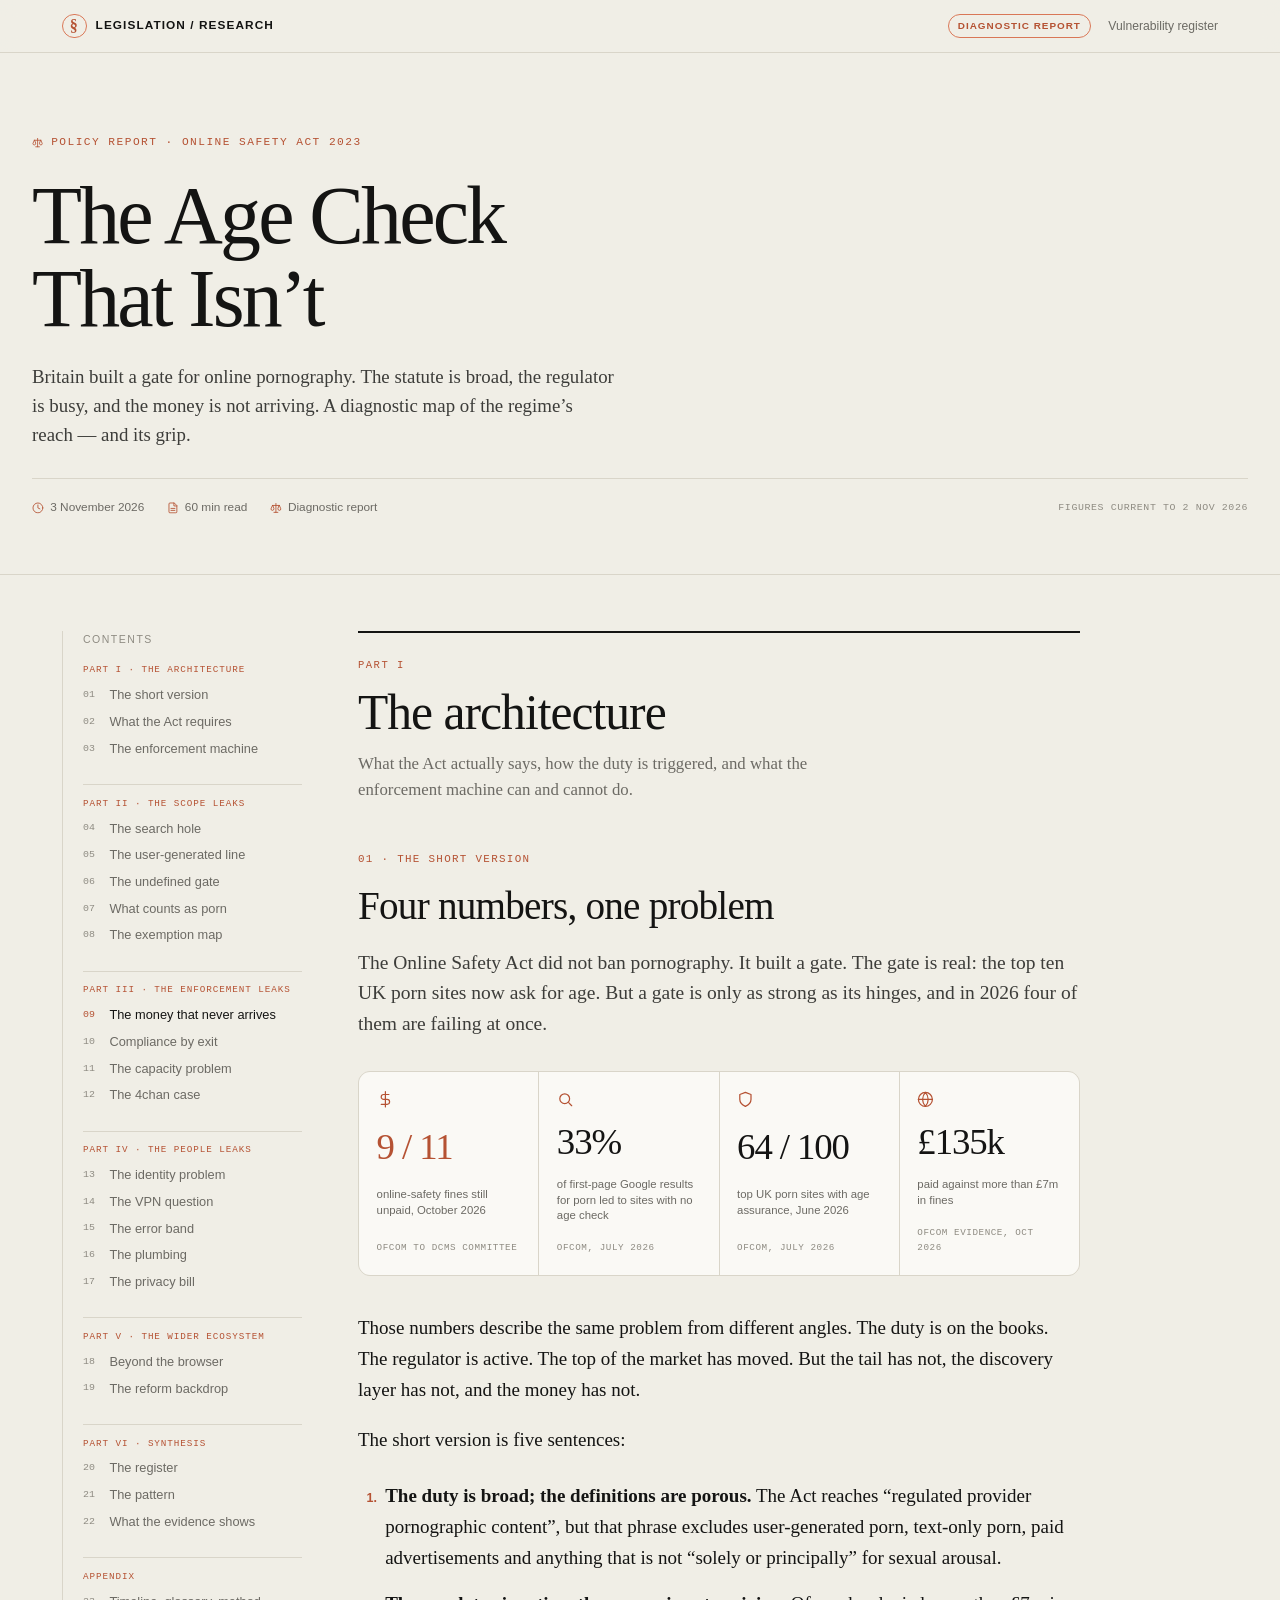
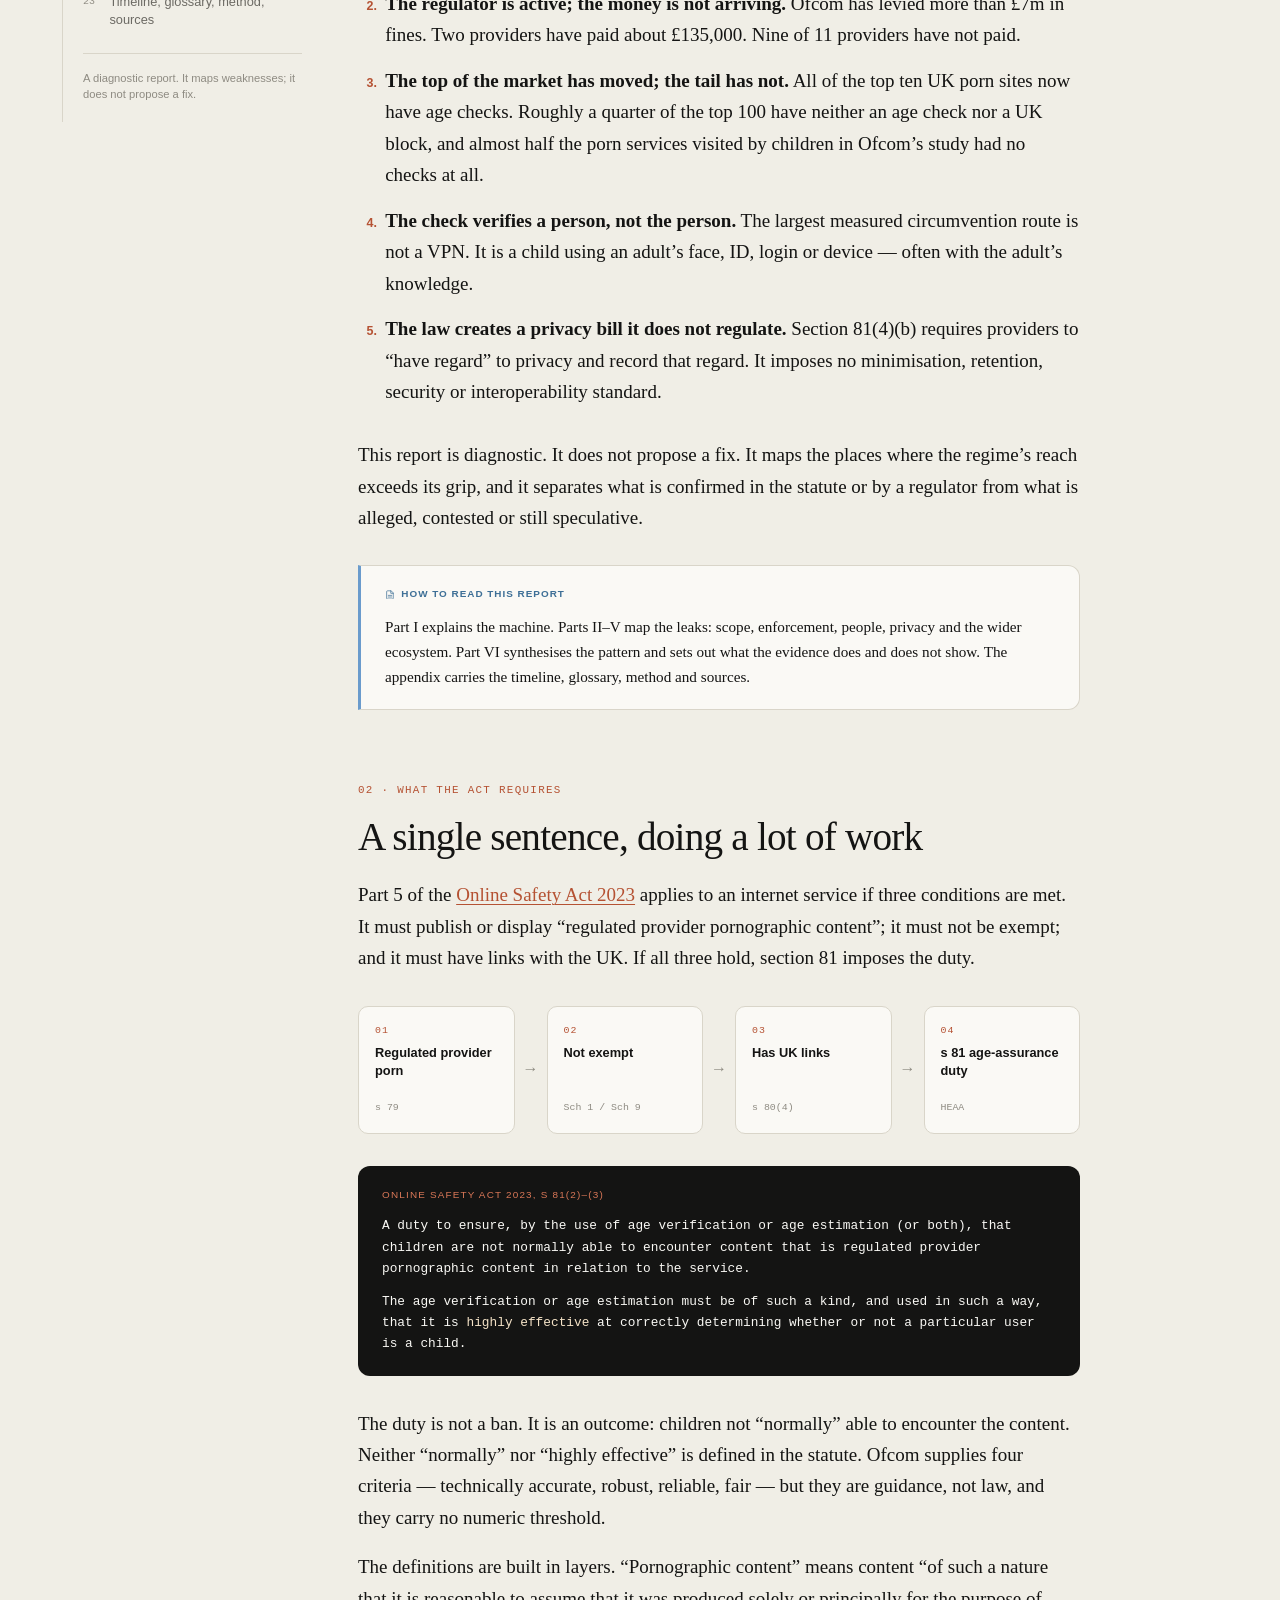
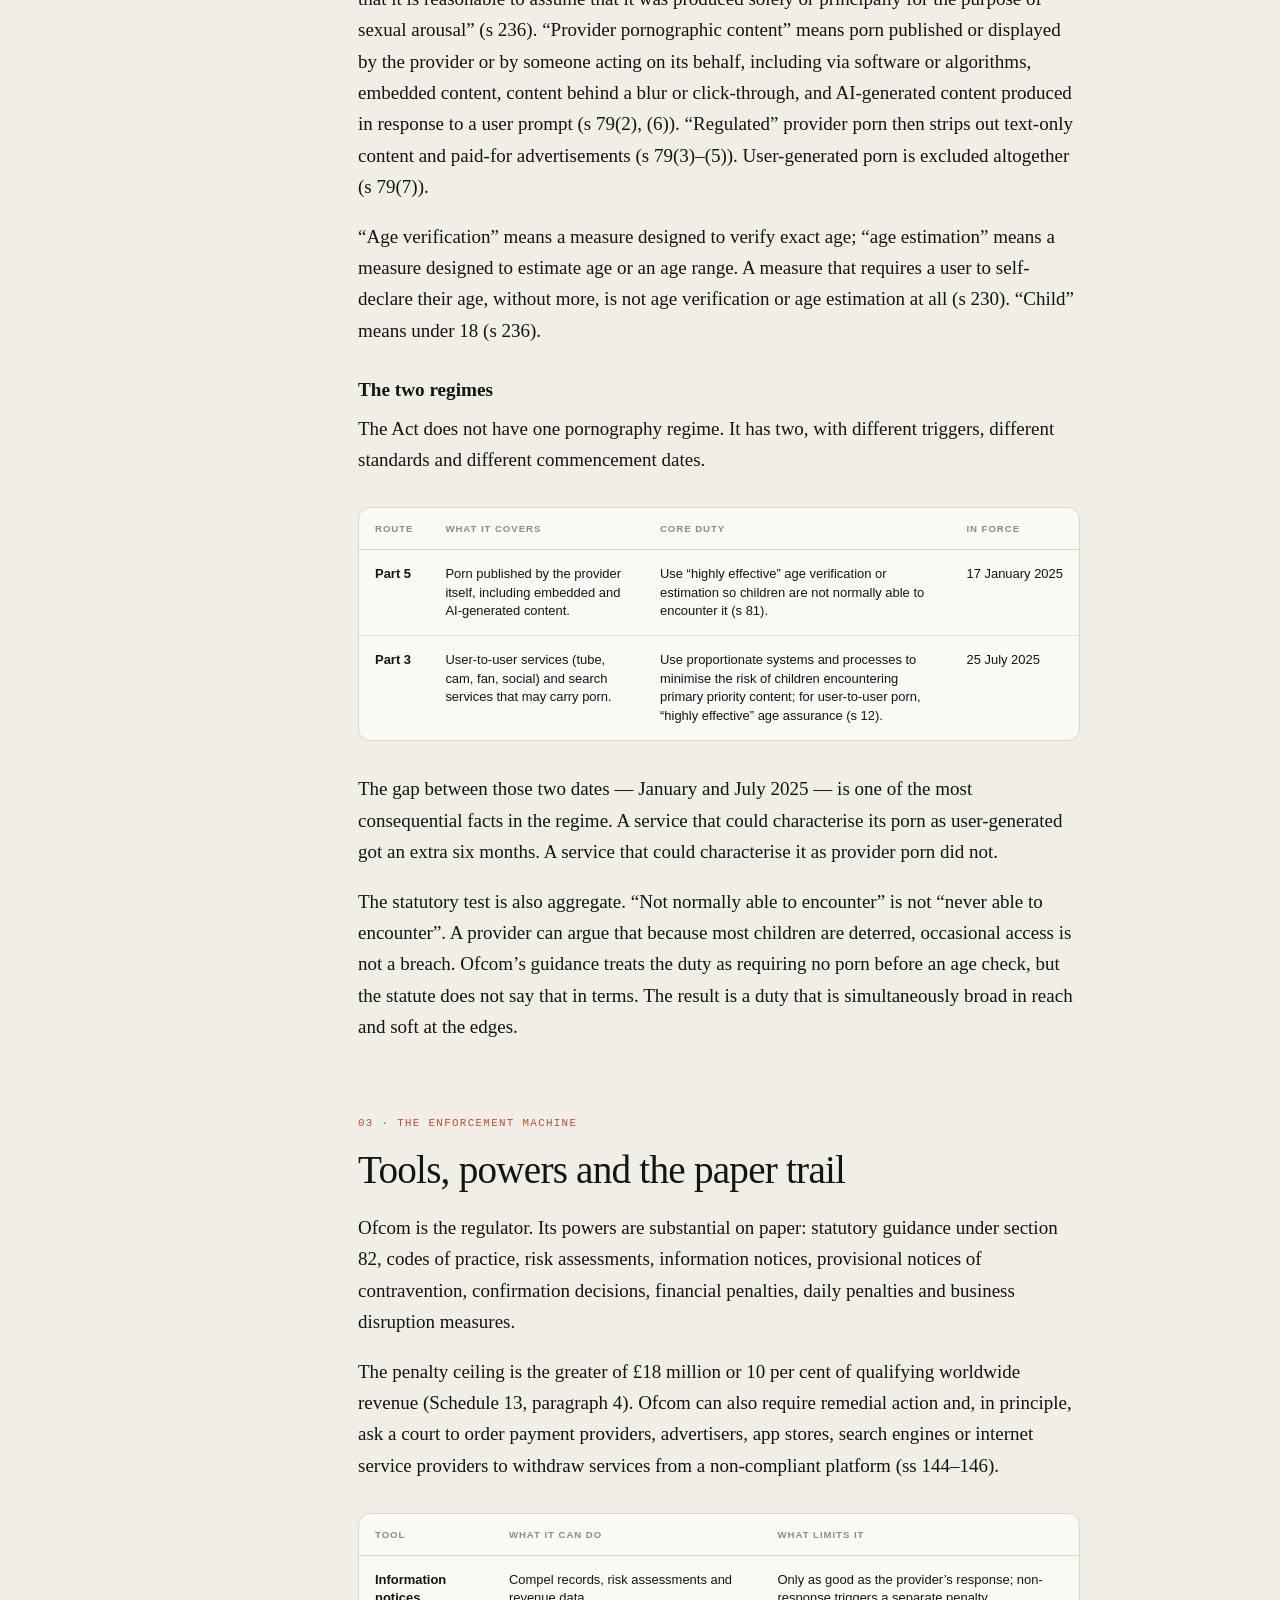
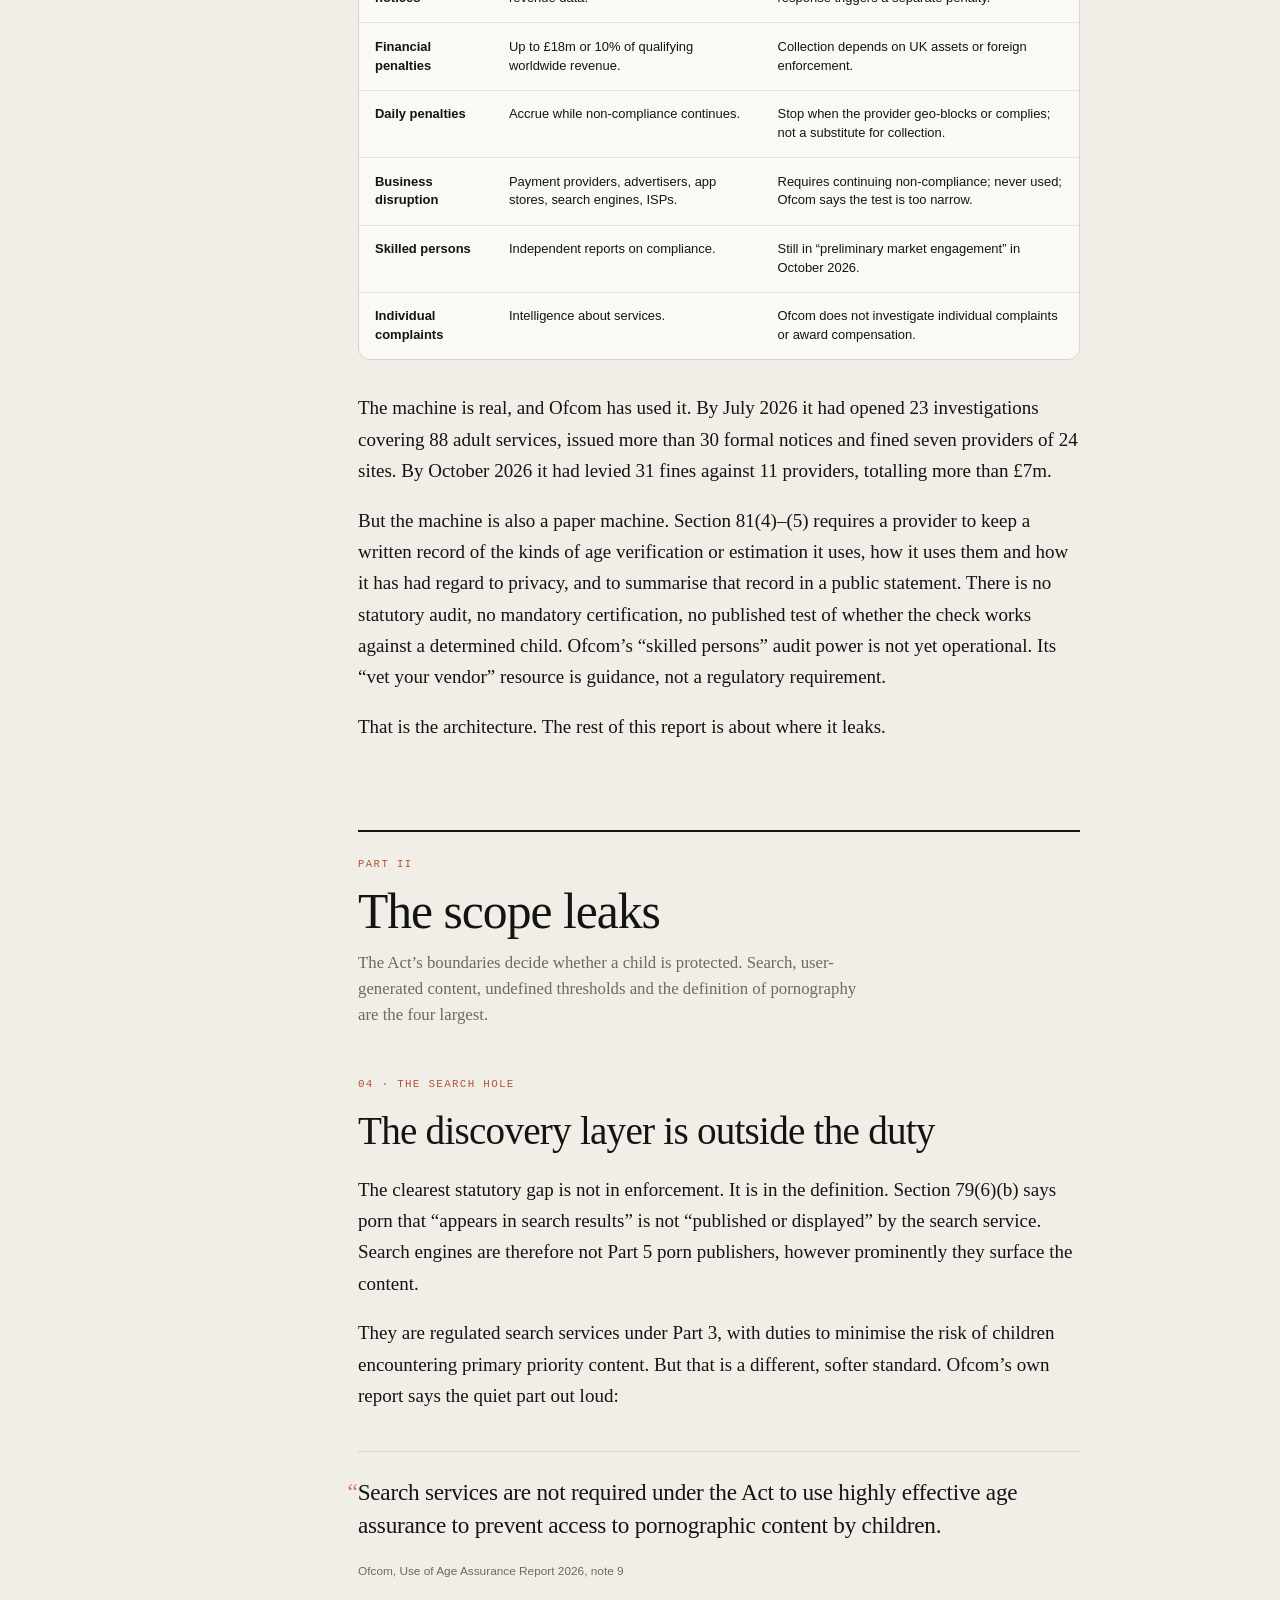
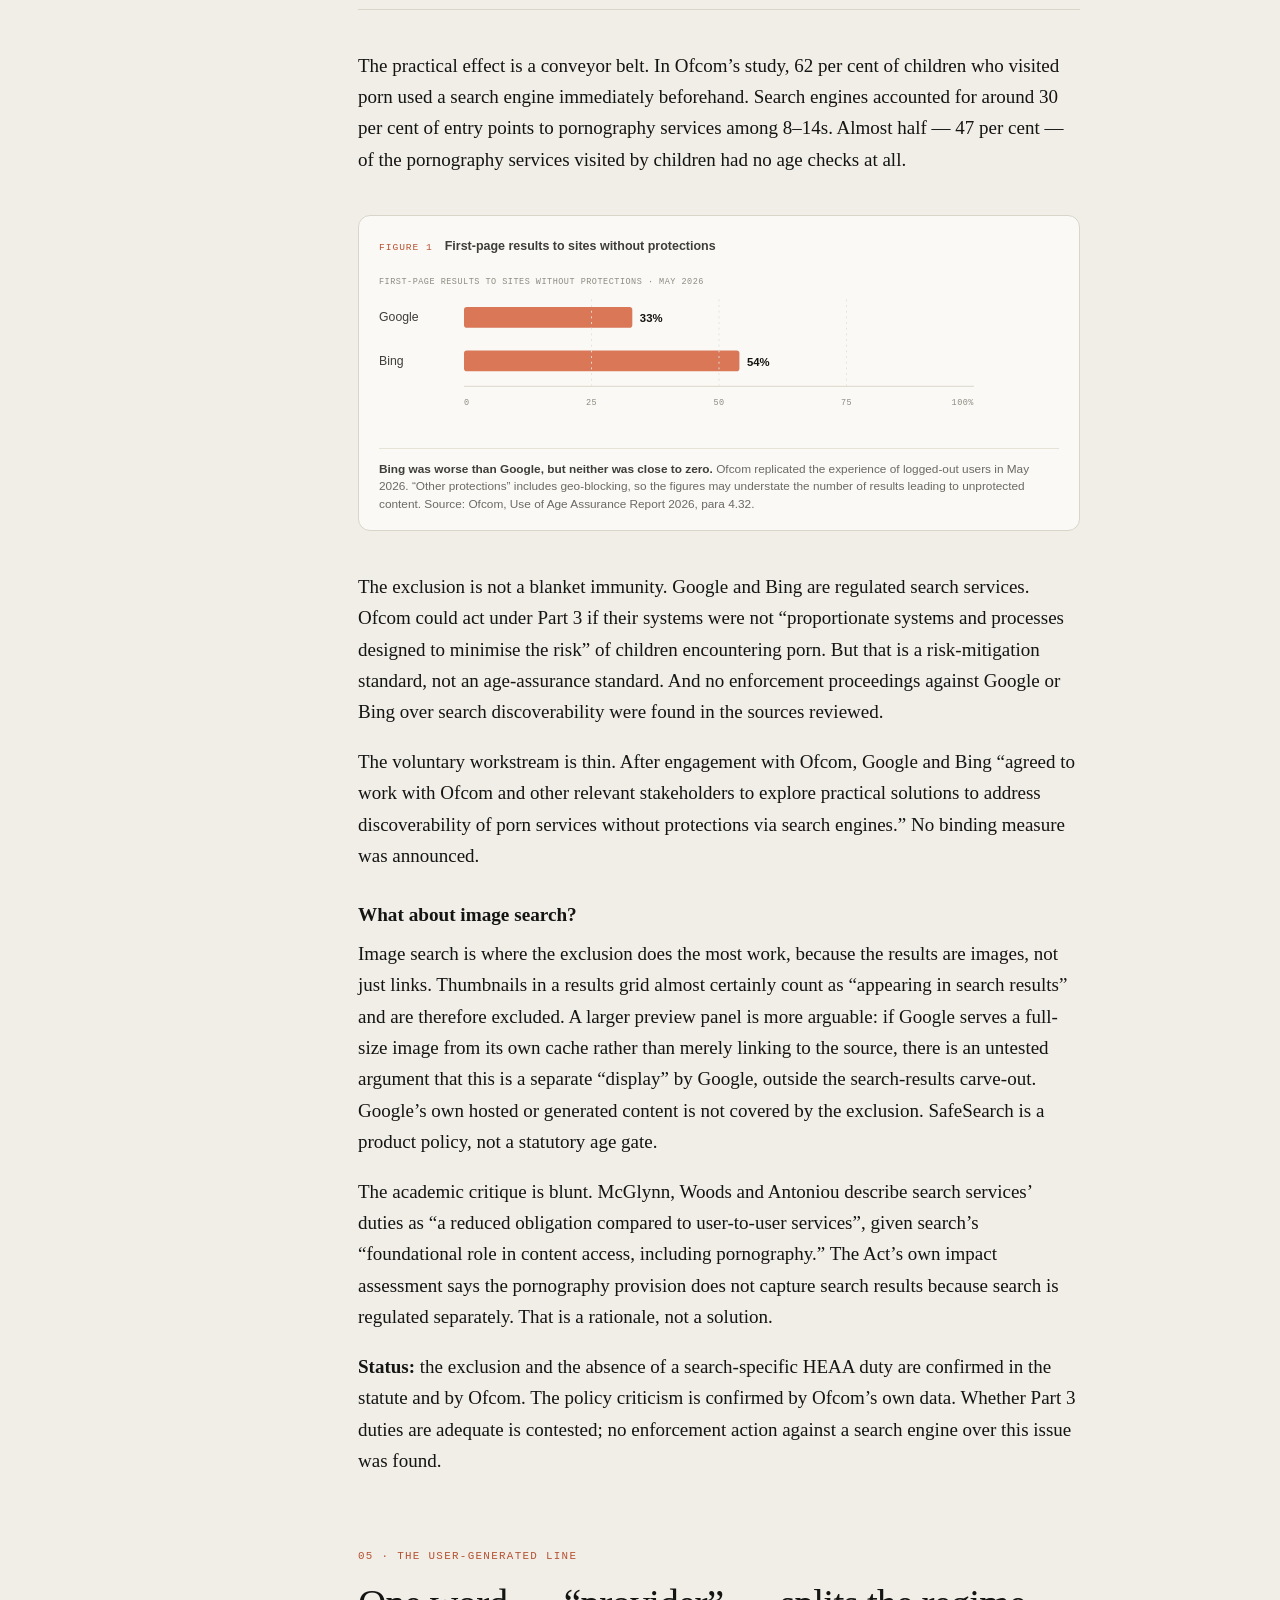
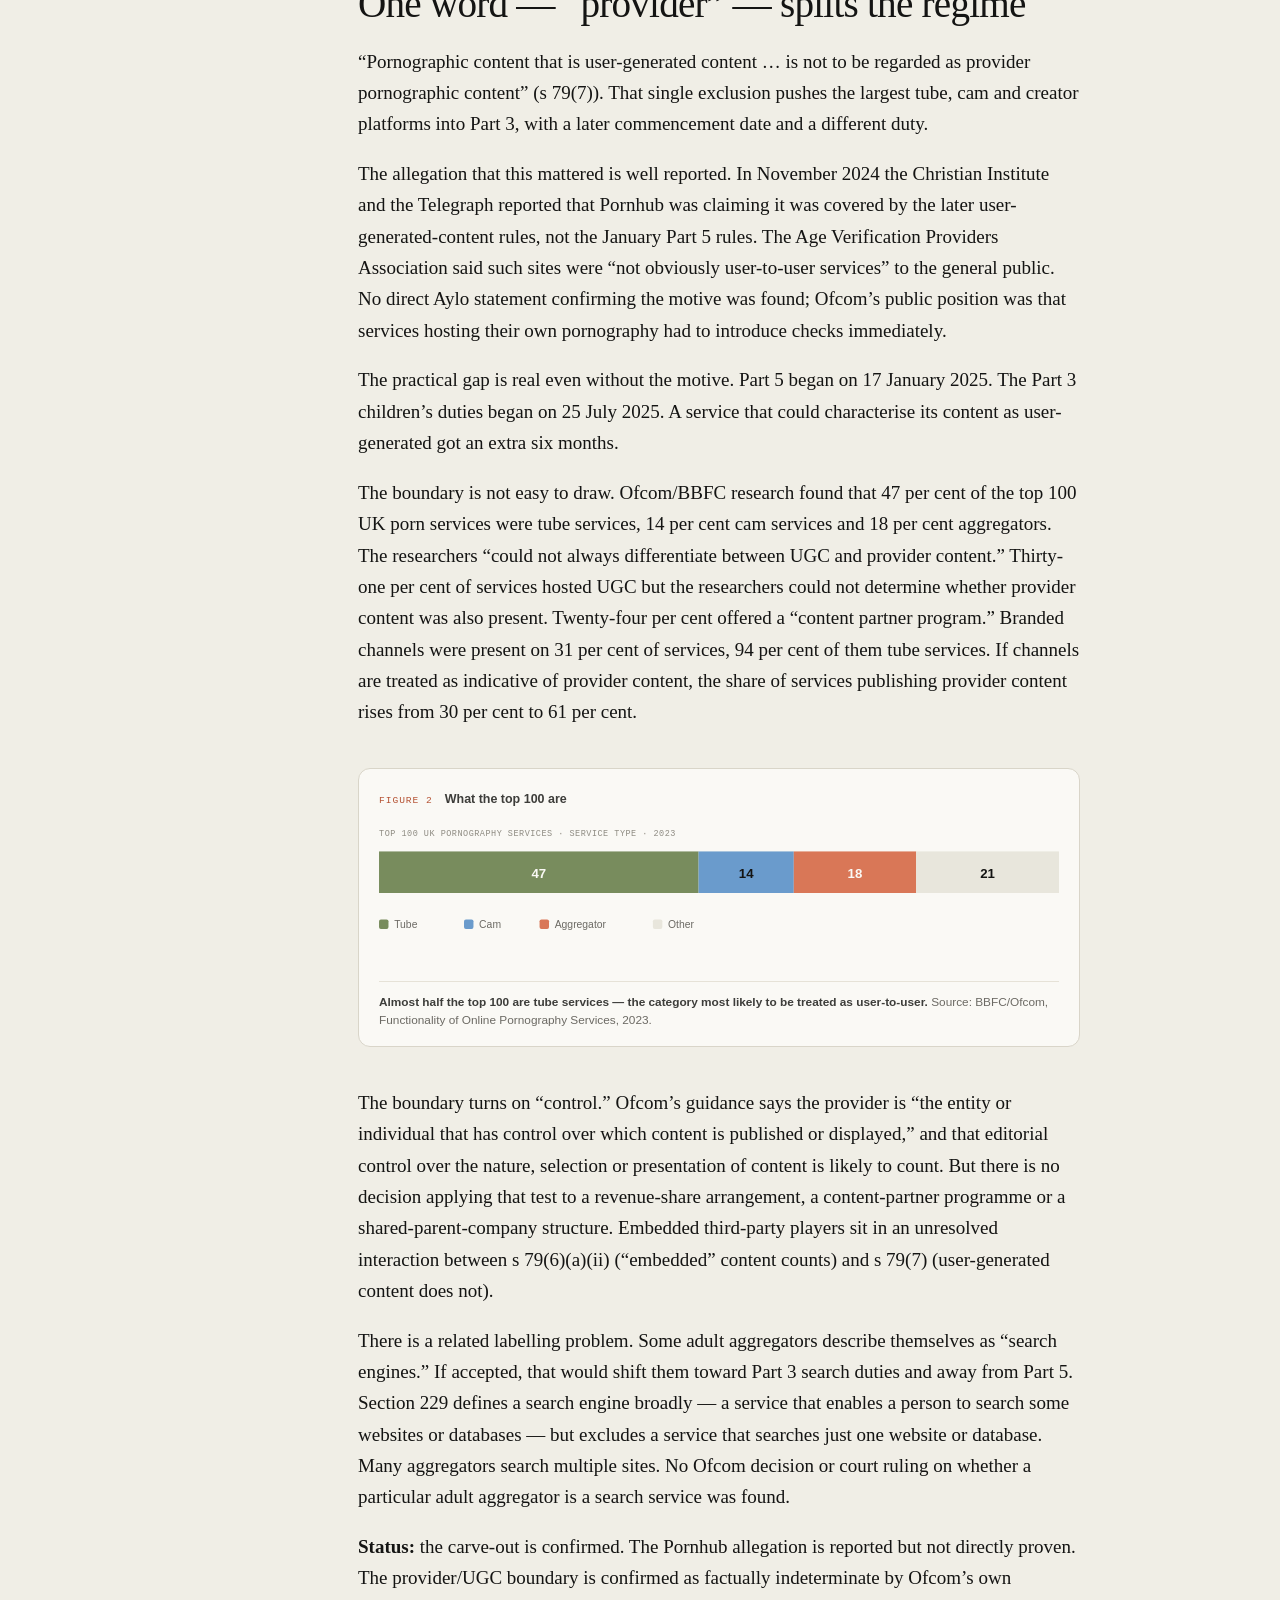
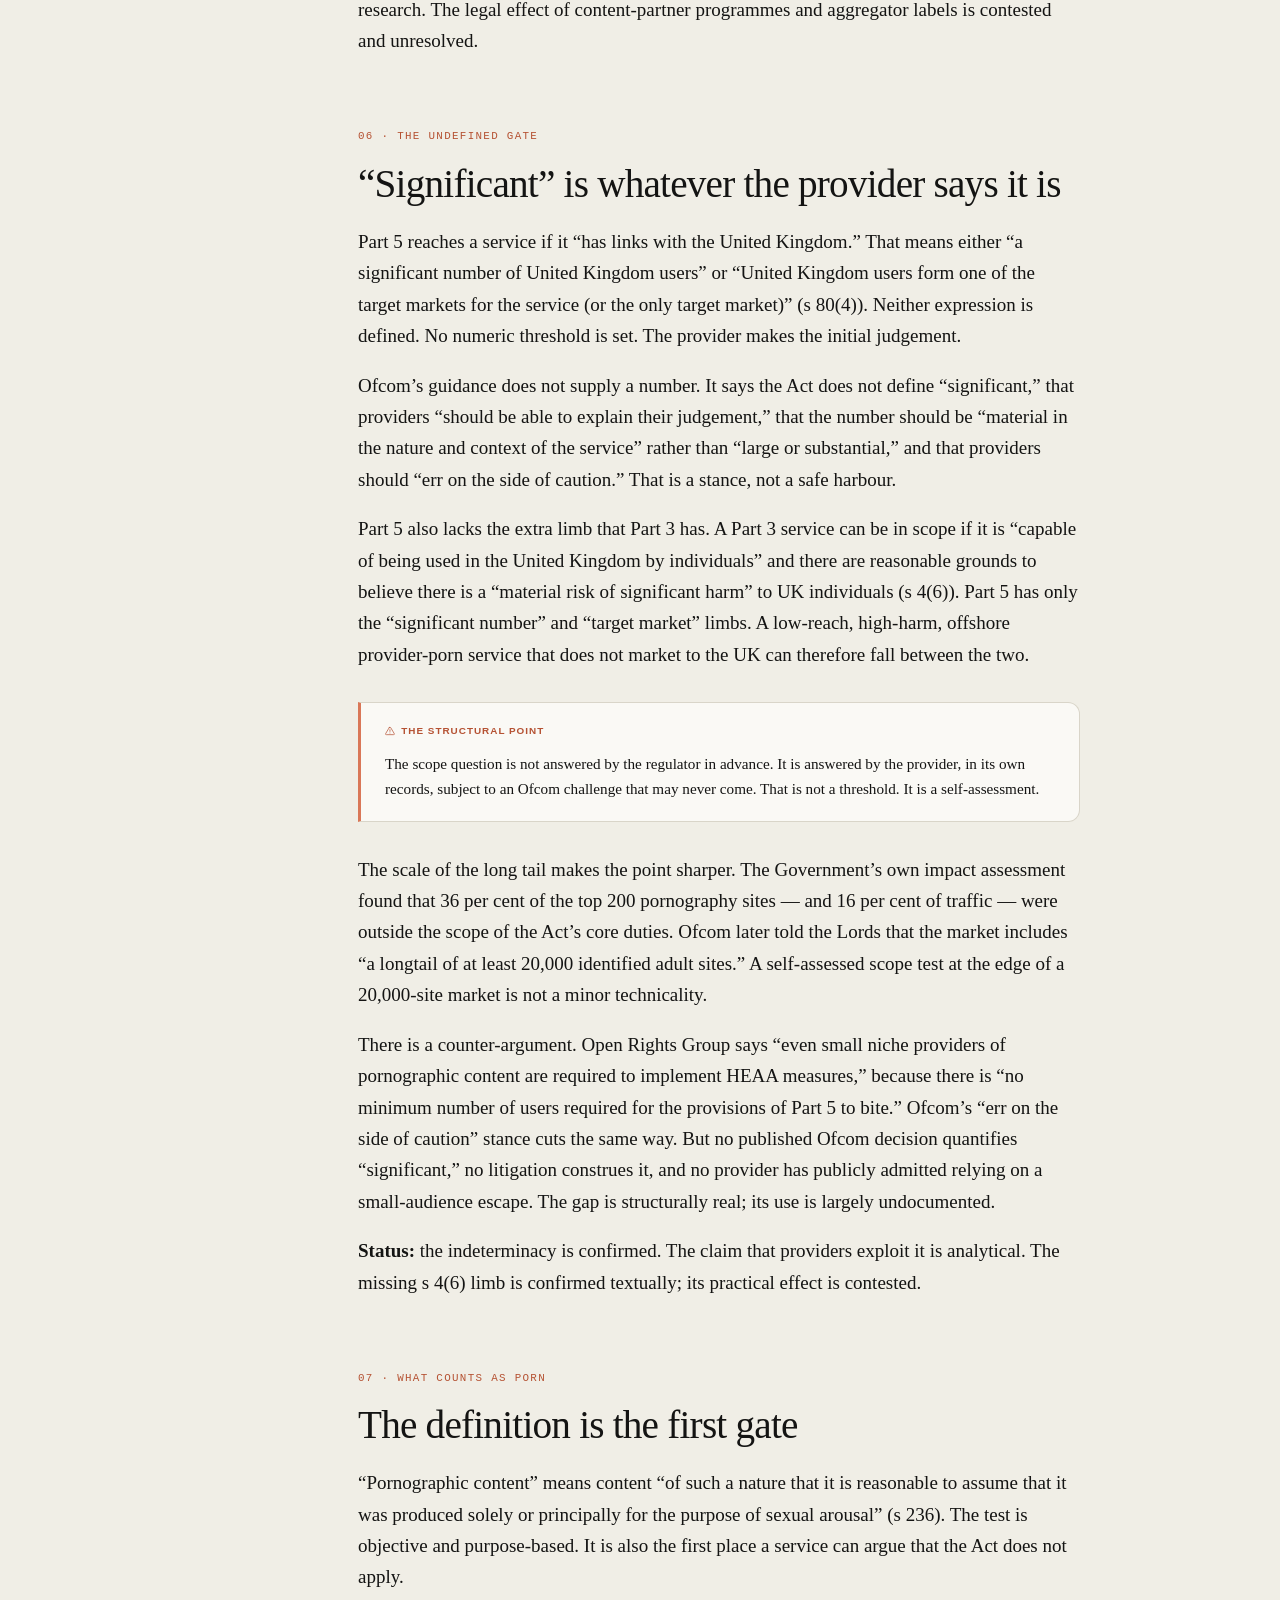
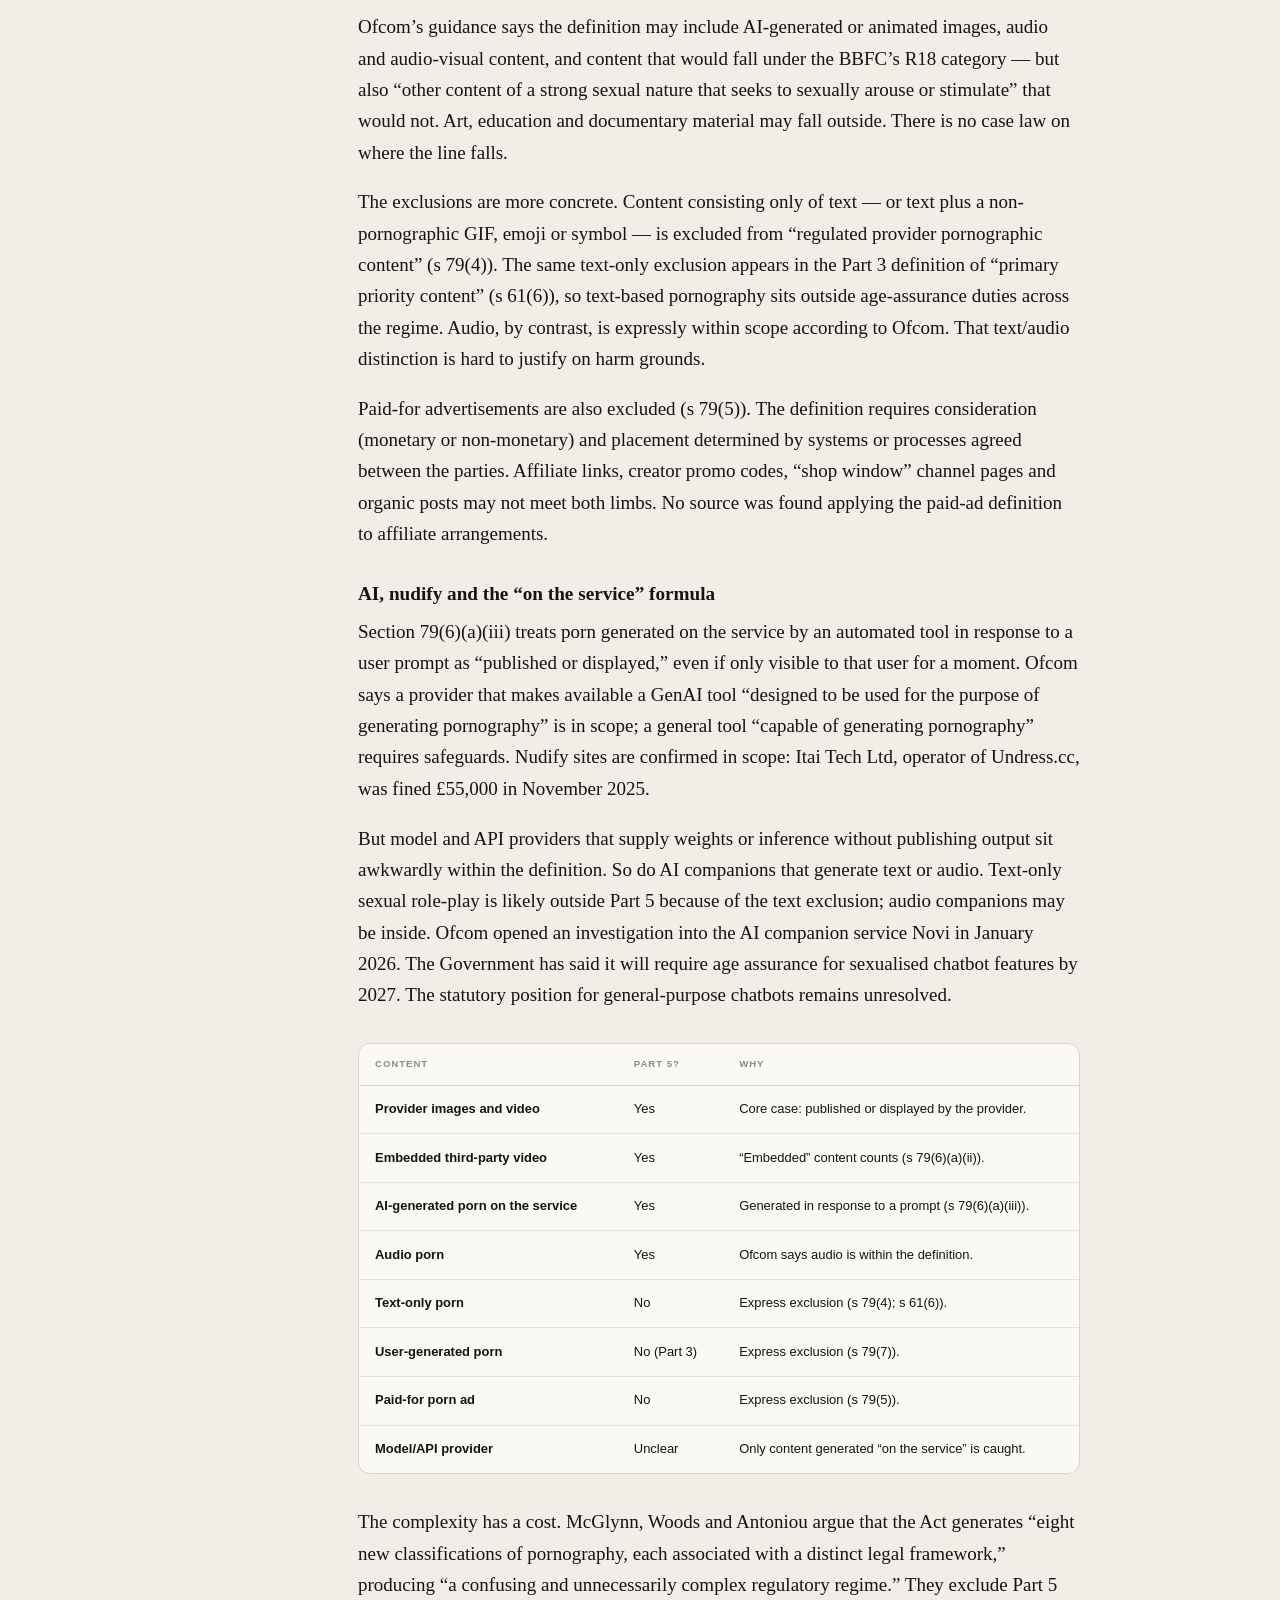
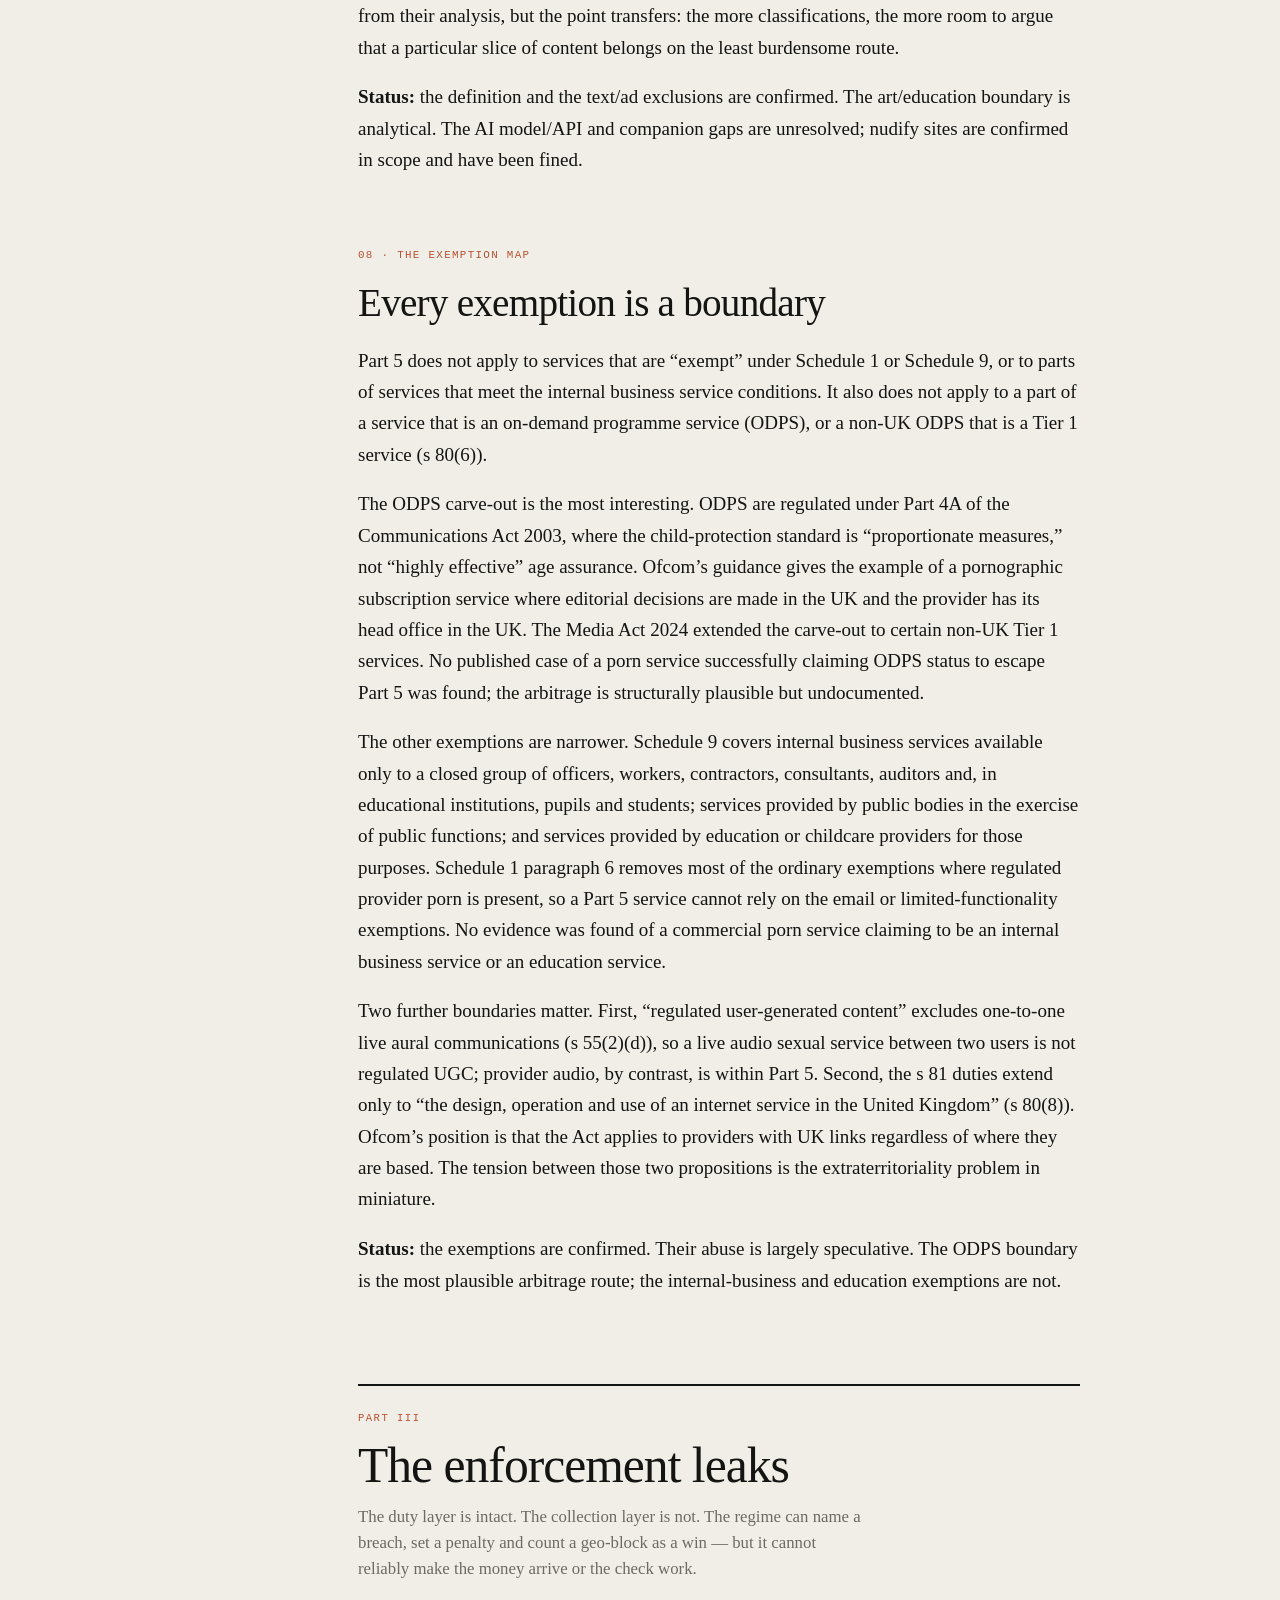
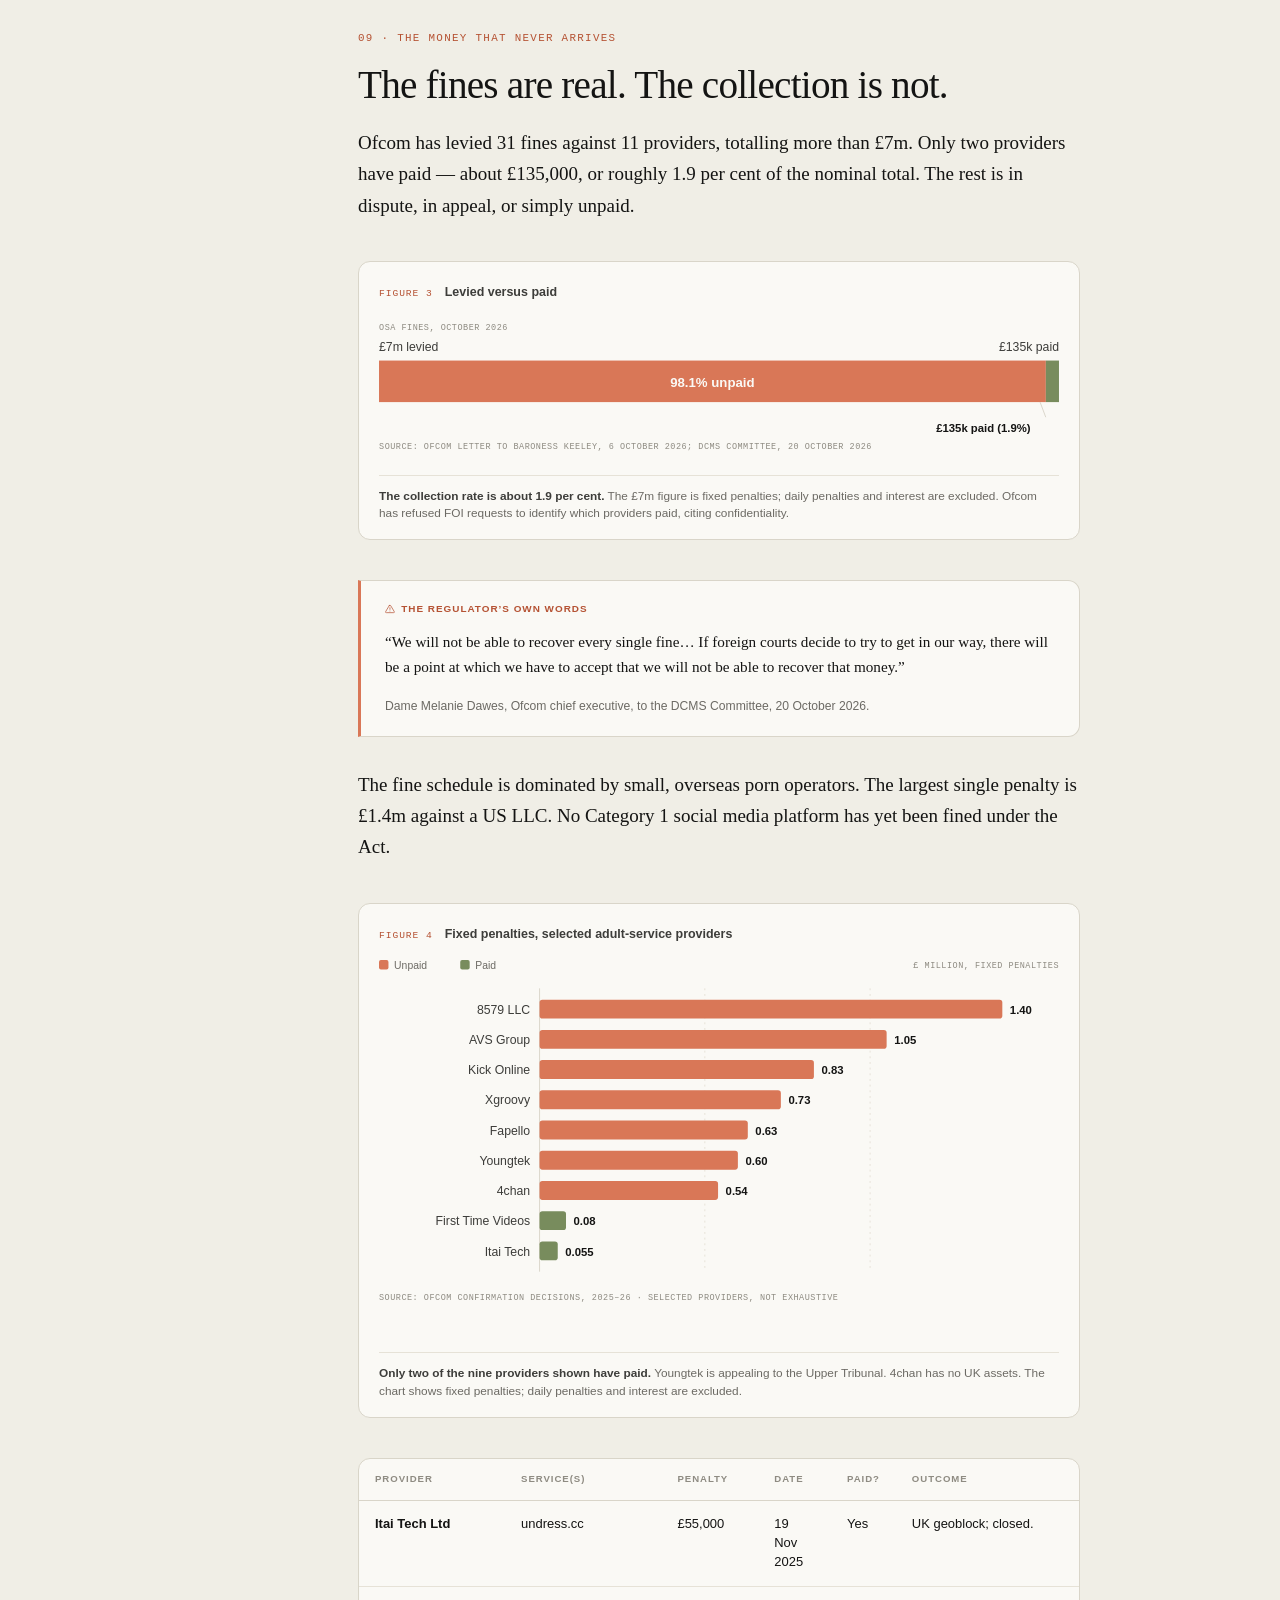
==== docs/index.html @ 4c6cb56b "Publish report site under docs/ for GitHub Pages" ====
<!DOCTYPE html>
<html lang="en-GB">
<head>
<meta charset="utf-8">
<meta name="viewport" content="width=device-width, initial-scale=1">
<title>The Age Check That Isn’t — a diagnostic report on the UK Online Safety Act</title>
<meta name="description" content="A diagnostic report on the legal weaknesses and vulnerabilities in the UK Online Safety Act 2023 age-verification regime for pornography.">
<meta name="theme-color" content="#f0eee6">
<link rel="canonical" href="https://porn.m30w.com/">
<meta property="og:type" content="article">
<meta property="og:title" content="The Age Check That Isn’t">
<meta property="og:description" content="A diagnostic map of the UK Online Safety Act 2023 age-verification regime — its reach, its grip, and where it leaks.">
<meta property="og:url" content="https://porn.m30w.com/">
<meta name="twitter:card" content="summary">
<link rel="stylesheet" href="assets/css/report.css">
</head>
<body id="top">

<a class="skip" href="#main">Skip to content</a>

<svg class="icon-sprite" aria-hidden="true" focusable="false">
  <symbol id="i-scale" viewBox="0 0 24 24">
    <path d="M12 3v18"></path><path d="M5 7h14"></path>
    <path d="M5 7l-3 7a3 3 0 0 0 6 0z"></path><path d="M19 7l3 7a3 3 0 0 1-6 0z"></path>
    <path d="M8 21h8"></path>
  </symbol>
  <symbol id="i-search" viewBox="0 0 24 24">
    <circle cx="11" cy="11" r="7"></circle><line x1="21" y1="21" x2="16.65" y2="16.65"></line>
  </symbol>
  <symbol id="i-shield" viewBox="0 0 24 24">
    <path d="M12 22s8-4 8-10V5l-8-3-8 3v7c0 6 8 10 8 10z"></path>
  </symbol>
  <symbol id="i-alert" viewBox="0 0 24 24">
    <path d="M10.29 3.86L1.82 18a2 2 0 0 0 1.71 3h16.94a2 2 0 0 0 1.71-3L13.71 3.86a2 2 0 0 0-3.42 0z"></path>
    <line x1="12" y1="9" x2="12" y2="13"></line><line x1="12" y1="17" x2="12.01" y2="17"></line>
  </symbol>
  <symbol id="i-file" viewBox="0 0 24 24">
    <path d="M14 2H6a2 2 0 0 0-2 2v16a2 2 0 0 0 2 2h12a2 2 0 0 0 2-2V8z"></path>
    <polyline points="14 2 14 8 20 8"></polyline>
    <line x1="16" y1="13" x2="8" y2="13"></line><line x1="16" y1="17" x2="8" y2="17"></line>
  </symbol>
  <symbol id="i-clock" viewBox="0 0 24 24">
    <circle cx="12" cy="12" r="10"></circle><polyline points="12 6 12 12 16 14"></polyline>
  </symbol>
  <symbol id="i-dollar" viewBox="0 0 24 24">
    <line x1="12" y1="1" x2="12" y2="23"></line>
    <path d="M17 5H9.5a3.5 3.5 0 0 0 0 7h5a3.5 3.5 0 0 1 0 7H6"></path>
  </symbol>
  <symbol id="i-globe" viewBox="0 0 24 24">
    <circle cx="12" cy="12" r="10"></circle><line x1="2" y1="12" x2="22" y2="12"></line>
    <path d="M12 2a15.3 15.3 0 0 1 4 10 15.3 15.3 0 0 1-4 10 15.3 15.3 0 0 1-4-10 15.3 15.3 0 0 1 4-10z"></path>
  </symbol>
  <symbol id="i-lock" viewBox="0 0 24 24">
    <rect x="3" y="11" width="18" height="11" rx="2" ry="2"></rect><path d="M7 11V7a5 5 0 0 1 10 0v4"></path>
  </symbol>
  <symbol id="i-arrow" viewBox="0 0 24 24">
    <line x1="7" y1="17" x2="17" y2="7"></line><polyline points="7 7 17 7 17 17"></polyline>
  </symbol>
</svg>

<div class="topbar">
  <div class="topbar-inner">
    <a class="wordmark" href="#top"><span class="wordmark-mark">§</span> Legislation / Research</a>
    <div class="topbar-right">
      <span class="badge">Diagnostic report</span>
      <a class="topbar-link" href="#register">Vulnerability register</a>
    </div>
  </div>
</div>

<header class="masthead">
  <div class="masthead-inner">
    <p class="kicker"><svg class="icon" aria-hidden="true"><use href="#i-scale"></use></svg> Policy report · Online Safety Act 2023</p>
    <h1>The Age Check That Isn’t</h1>
    <p class="deck">Britain built a gate for online pornography. The statute is broad, the regulator is busy, and the money is not arriving. A diagnostic map of the regime’s reach — and its grip.</p>
    <div class="meta-row">
      <span><svg class="icon" aria-hidden="true"><use href="#i-clock"></use></svg> 3 November 2026</span>
      <span><svg class="icon" aria-hidden="true"><use href="#i-file"></use></svg> 60 min read</span>
      <span><svg class="icon" aria-hidden="true"><use href="#i-scale"></use></svg> Diagnostic report</span>
      <span class="meta-note">Figures current to 2 Nov 2026</span>
    </div>
  </div>
</header>

<div class="layout">

  <aside class="toc" aria-label="Contents">
    <p class="toc-title">Contents</p>
    <ol>
      <li class="toc-part">Part I · The architecture</li>
      <li><a href="#short" class="is-active">The short version</a></li>
      <li><a href="#architecture">What the Act requires</a></li>
      <li><a href="#machine">The enforcement machine</a></li>

      <li class="toc-part">Part II · The scope leaks</li>
      <li><a href="#search">The search hole</a></li>
      <li><a href="#ugc">The user-generated line</a></li>
      <li><a href="#gate">The undefined gate</a></li>
      <li><a href="#porn">What counts as porn</a></li>
      <li><a href="#exemptions">The exemption map</a></li>

      <li class="toc-part">Part III · The enforcement leaks</li>
      <li><a href="#money">The money that never arrives</a></li>
      <li><a href="#exit">Compliance by exit</a></li>
      <li><a href="#capacity">The capacity problem</a></li>
      <li><a href="#fourchan">The 4chan case</a></li>

      <li class="toc-part">Part IV · The people leaks</li>
      <li><a href="#identity">The identity problem</a></li>
      <li><a href="#vpn">The VPN question</a></li>
      <li><a href="#error">The error band</a></li>
      <li><a href="#plumbing">The plumbing</a></li>
      <li><a href="#privacy">The privacy bill</a></li>

      <li class="toc-part">Part V · The wider ecosystem</li>
      <li><a href="#ecosystem">Beyond the browser</a></li>
      <li><a href="#reform">The reform backdrop</a></li>

      <li class="toc-part">Part VI · Synthesis</li>
      <li><a href="#register">The register</a></li>
      <li><a href="#pattern">The pattern</a></li>
      <li><a href="#evidence">What the evidence shows</a></li>

      <li class="toc-part">Appendix</li>
      <li><a href="#appendix">Timeline, glossary, method, sources</a></li>
    </ol>
    <p class="toc-note">A diagnostic report. It maps weaknesses; it does not propose a fix.</p>
  </aside>

  <main id="main">
    <article>

      <div class="part">
        <p class="part-label">Part I</p>
        <h2>The architecture</h2>
        <p class="part-deck">What the Act actually says, how the duty is triggered, and what the enforcement machine can and cannot do.</p>
      </div>

      <section id="short">
        <p class="section-label">01 · The short version</p>
        <h2>Four numbers, one problem</h2>
        <p class="lede">The Online Safety Act did not ban pornography. It built a gate. The gate is real: the top ten UK porn sites now ask for age. But a gate is only as strong as its hinges, and in 2026 four of them are failing at once.</p>

        <div class="stat-grid">
          <div class="stat stat--accent">
            <svg class="icon stat-icon" aria-hidden="true"><use href="#i-dollar"></use></svg>
            <div class="stat-value">9 / 11</div>
            <div class="stat-label">online-safety fines still unpaid, October 2026</div>
            <div class="stat-source">Ofcom to DCMS Committee</div>
          </div>
          <div class="stat">
            <svg class="icon stat-icon" aria-hidden="true"><use href="#i-search"></use></svg>
            <div class="stat-value">33%</div>
            <div class="stat-label">of first-page Google results for porn led to sites with no age check</div>
            <div class="stat-source">Ofcom, July 2026</div>
          </div>
          <div class="stat">
            <svg class="icon stat-icon" aria-hidden="true"><use href="#i-shield"></use></svg>
            <div class="stat-value">64 / 100</div>
            <div class="stat-label">top UK porn sites with age assurance, June 2026</div>
            <div class="stat-source">Ofcom, July 2026</div>
          </div>
          <div class="stat">
            <svg class="icon stat-icon" aria-hidden="true"><use href="#i-globe"></use></svg>
            <div class="stat-value">£135k</div>
            <div class="stat-label">paid against more than £7m in fines</div>
            <div class="stat-source">Ofcom evidence, Oct 2026</div>
          </div>
        </div>

        <p>Those numbers describe the same problem from different angles. The duty is on the books. The regulator is active. The top of the market has moved. But the tail has not, the discovery layer has not, and the money has not.</p>

        <p>The short version is five sentences:</p>

        <ol class="short-list">
          <li><strong>The duty is broad; the definitions are porous.</strong> The Act reaches “regulated provider pornographic content”, but that phrase excludes user-generated porn, text-only porn, paid advertisements and anything that is not “solely or principally” for sexual arousal.</li>
          <li><strong>The regulator is active; the money is not arriving.</strong> Ofcom has levied more than £7m in fines. Two providers have paid about £135,000. Nine of 11 providers have not paid.</li>
          <li><strong>The top of the market has moved; the tail has not.</strong> All of the top ten UK porn sites now have age checks. Roughly a quarter of the top 100 have neither an age check nor a UK block, and almost half the porn services visited by children in Ofcom’s study had no checks at all.</li>
          <li><strong>The check verifies a person, not the person.</strong> The largest measured circumvention route is not a VPN. It is a child using an adult’s face, ID, login or device — often with the adult’s knowledge.</li>
          <li><strong>The law creates a privacy bill it does not regulate.</strong> Section 81(4)(b) requires providers to “have regard” to privacy and record that regard. It imposes no minimisation, retention, security or interoperability standard.</li>
        </ol>

        <p>This report is diagnostic. It does not propose a fix. It maps the places where the regime’s reach exceeds its grip, and it separates what is confirmed in the statute or by a regulator from what is alleged, contested or still speculative.</p>

        <div class="callout callout--note">
          <p class="callout-label"><svg class="icon" aria-hidden="true"><use href="#i-file"></use></svg> How to read this report</p>
          <p>Part I explains the machine. Parts II–V map the leaks: scope, enforcement, people, privacy and the wider ecosystem. Part VI synthesises the pattern and sets out what the evidence does and does not show. The appendix carries the timeline, glossary, method and sources.</p>
        </div>
      </section>

      <section id="architecture">
        <p class="section-label">02 · What the Act requires</p>
        <h2>A single sentence, doing a lot of work</h2>
        <p>Part 5 of the <a href="https://www.legislation.gov.uk/ukpga/2023/50/part/5">Online Safety Act 2023</a> applies to an internet service if three conditions are met. It must publish or display “regulated provider pornographic content”; it must not be exempt; and it must have links with the UK. If all three hold, section 81 imposes the duty.</p>

        <div class="gate" aria-label="The Part 5 gateway">
          <div class="gate-step">
            <span class="gate-num">01</span>
            <strong>Regulated provider porn</strong>
            <small>s 79</small>
          </div>
          <div class="gate-arrow" aria-hidden="true">→</div>
          <div class="gate-step">
            <span class="gate-num">02</span>
            <strong>Not exempt</strong>
            <small>Sch 1 / Sch 9</small>
          </div>
          <div class="gate-arrow" aria-hidden="true">→</div>
          <div class="gate-step">
            <span class="gate-num">03</span>
            <strong>Has UK links</strong>
            <small>s 80(4)</small>
          </div>
          <div class="gate-arrow" aria-hidden="true">→</div>
          <div class="gate-step">
            <span class="gate-num">04</span>
            <strong>s 81 age-assurance duty</strong>
            <small>HEAA</small>
          </div>
        </div>

        <div class="statute">
          <span class="statute-label">Online Safety Act 2023, s 81(2)–(3)</span>
          <p>A duty to ensure, by the use of age verification or age estimation (or both), that children are not normally able to encounter content that is regulated provider pornographic content in relation to the service.</p>
          <p>The age verification or age estimation must be of such a kind, and used in such a way, that it is <em>highly effective</em> at correctly determining whether or not a particular user is a child.</p>
        </div>

        <p>The duty is not a ban. It is an outcome: children not “normally” able to encounter the content. Neither “normally” nor “highly effective” is defined in the statute. Ofcom supplies four criteria — technically accurate, robust, reliable, fair — but they are guidance, not law, and they carry no numeric threshold.</p>

        <p>The definitions are built in layers. “Pornographic content” means content “of such a nature that it is reasonable to assume that it was produced solely or principally for the purpose of sexual arousal” (s 236). “Provider pornographic content” means porn published or displayed by the provider or by someone acting on its behalf, including via software or algorithms, embedded content, content behind a blur or click-through, and AI-generated content produced in response to a user prompt (s 79(2), (6)). “Regulated” provider porn then strips out text-only content and paid-for advertisements (s 79(3)–(5)). User-generated porn is excluded altogether (s 79(7)).</p>

        <p>“Age verification” means a measure designed to verify exact age; “age estimation” means a measure designed to estimate age or an age range. A measure that requires a user to self-declare their age, without more, is not age verification or age estimation at all (s 230). “Child” means under 18 (s 236).</p>

        <h3>The two regimes</h3>
        <p>The Act does not have one pornography regime. It has two, with different triggers, different standards and different commencement dates.</p>

        <div class="table-wrap">
          <table>
            <thead>
              <tr><th scope="col">Route</th><th scope="col">What it covers</th><th scope="col">Core duty</th><th scope="col">In force</th></tr>
            </thead>
            <tbody>
              <tr>
                <td><span class="reg-name">Part 5</span></td>
                <td>Porn published by the provider itself, including embedded and AI-generated content.</td>
                <td>Use “highly effective” age verification or estimation so children are not normally able to encounter it (s 81).</td>
                <td class="nowrap">17 January 2025</td>
              </tr>
              <tr>
                <td><span class="reg-name">Part 3</span></td>
                <td>User-to-user services (tube, cam, fan, social) and search services that may carry porn.</td>
                <td>Use proportionate systems and processes to minimise the risk of children encountering primary priority content; for user-to-user porn, “highly effective” age assurance (s 12).</td>
                <td class="nowrap">25 July 2025</td>
              </tr>
            </tbody>
          </table>
        </div>

        <p>The gap between those two dates — January and July 2025 — is one of the most consequential facts in the regime. A service that could characterise its porn as user-generated got an extra six months. A service that could characterise it as provider porn did not.</p>

        <p>The statutory test is also aggregate. “Not normally able to encounter” is not “never able to encounter”. A provider can argue that because most children are deterred, occasional access is not a breach. Ofcom’s guidance treats the duty as requiring no porn before an age check, but the statute does not say that in terms. The result is a duty that is simultaneously broad in reach and soft at the edges.</p>
      </section>

      <section id="machine">
        <p class="section-label">03 · The enforcement machine</p>
        <h2>Tools, powers and the paper trail</h2>
        <p>Ofcom is the regulator. Its powers are substantial on paper: statutory guidance under section 82, codes of practice, risk assessments, information notices, provisional notices of contravention, confirmation decisions, financial penalties, daily penalties and business disruption measures.</p>

        <p>The penalty ceiling is the greater of £18 million or 10 per cent of qualifying worldwide revenue (Schedule 13, paragraph 4). Ofcom can also require remedial action and, in principle, ask a court to order payment providers, advertisers, app stores, search engines or internet service providers to withdraw services from a non-compliant platform (ss 144–146).</p>

        <div class="table-wrap">
          <table>
            <thead>
              <tr><th scope="col">Tool</th><th scope="col">What it can do</th><th scope="col">What limits it</th></tr>
            </thead>
            <tbody>
              <tr><td><span class="reg-name">Information notices</span></td><td>Compel records, risk assessments and revenue data.</td><td>Only as good as the provider’s response; non-response triggers a separate penalty.</td></tr>
              <tr><td><span class="reg-name">Financial penalties</span></td><td>Up to £18m or 10% of qualifying worldwide revenue.</td><td>Collection depends on UK assets or foreign enforcement.</td></tr>
              <tr><td><span class="reg-name">Daily penalties</span></td><td>Accrue while non-compliance continues.</td><td>Stop when the provider geo-blocks or complies; not a substitute for collection.</td></tr>
              <tr><td><span class="reg-name">Business disruption</span></td><td>Payment providers, advertisers, app stores, search engines, ISPs.</td><td>Requires continuing non-compliance; never used; Ofcom says the test is too narrow.</td></tr>
              <tr><td><span class="reg-name">Skilled persons</span></td><td>Independent reports on compliance.</td><td>Still in “preliminary market engagement” in October 2026.</td></tr>
              <tr><td><span class="reg-name">Individual complaints</span></td><td>Intelligence about services.</td><td>Ofcom does not investigate individual complaints or award compensation.</td></tr>
            </tbody>
          </table>
        </div>

        <p>The machine is real, and Ofcom has used it. By July 2026 it had opened 23 investigations covering 88 adult services, issued more than 30 formal notices and fined seven providers of 24 sites. By October 2026 it had levied 31 fines against 11 providers, totalling more than £7m.</p>

        <p>But the machine is also a paper machine. Section 81(4)–(5) requires a provider to keep a written record of the kinds of age verification or estimation it uses, how it uses them and how it has had regard to privacy, and to summarise that record in a public statement. There is no statutory audit, no mandatory certification, no published test of whether the check works against a determined child. Ofcom’s “skilled persons” audit power is not yet operational. Its “vet your vendor” resource is guidance, not a regulatory requirement.</p>

        <p>That is the architecture. The rest of this report is about where it leaks.</p>
      </section>

      <div class="part">
        <p class="part-label">Part II</p>
        <h2>The scope leaks</h2>
        <p class="part-deck">The Act’s boundaries decide whether a child is protected. Search, user-generated content, undefined thresholds and the definition of pornography are the four largest.</p>
      </div>

      <section id="search">
        <p class="section-label">04 · The search hole</p>
        <h2>The discovery layer is outside the duty</h2>
        <p>The clearest statutory gap is not in enforcement. It is in the definition. Section 79(6)(b) says porn that “appears in search results” is not “published or displayed” by the search service. Search engines are therefore not Part 5 porn publishers, however prominently they surface the content.</p>

        <p>They are regulated search services under Part 3, with duties to minimise the risk of children encountering primary priority content. But that is a different, softer standard. Ofcom’s own report says the quiet part out loud:</p>

        <div class="pullquote">
          <p>Search services are not required under the Act to use highly effective age assurance to prevent access to pornographic content by children.</p>
          <cite>Ofcom, Use of Age Assurance Report 2026, note 9</cite>
        </div>

        <p>The practical effect is a conveyor belt. In Ofcom’s study, 62 per cent of children who visited porn used a search engine immediately beforehand. Search engines accounted for around 30 per cent of entry points to pornography services among 8–14s. Almost half — 47 per cent — of the pornography services visited by children had no age checks at all.</p>

        <figure class="figure">
          <div class="figure-head">
            <span class="fig-label">Figure 1</span>
            <span class="fig-title">First-page results to sites without protections</span>
          </div>
          <div class="figure-scroll">
          <svg viewBox="0 0 720 170" role="img" aria-labelledby="fig-search-title fig-search-desc">
            <title id="fig-search-title">Share of first-page search results linking to unprotected porn sites</title>
            <desc id="fig-search-desc">Google, 33 percent. Bing, 54 percent.</desc>
            <text x="0" y="12" class="chart-note">FIRST-PAGE RESULTS TO SITES WITHOUT PROTECTIONS · MAY 2026</text>
            <g transform="translate(0,34)">
              <text x="0" y="17" class="chart-label">Google</text>
              <rect x="90" y="2" width="178.2" height="22" rx="3" class="bar-clay"></rect>
              <text x="276.2" y="18" class="chart-value">33%</text>
              <text x="0" y="63" class="chart-label">Bing</text>
              <rect x="90" y="48" width="291.6" height="22" rx="3" class="bar-clay"></rect>
              <text x="389.6" y="64" class="chart-value">54%</text>
            </g>
            <line x1="90" y1="120" x2="630" y2="120" class="axis-line"></line>
            <line x1="225" y1="28" x2="225" y2="120" class="grid-line"></line>
            <line x1="360" y1="28" x2="360" y2="120" class="grid-line"></line>
            <line x1="495" y1="28" x2="495" y2="120" class="grid-line"></line>
            <text x="90" y="140" class="chart-note">0</text>
            <text x="225" y="140" text-anchor="middle" class="chart-note">25</text>
            <text x="360" y="140" text-anchor="middle" class="chart-note">50</text>
            <text x="495" y="140" text-anchor="middle" class="chart-note">75</text>
            <text x="630" y="140" text-anchor="end" class="chart-note">100%</text>
          </svg>
          </div>
          <figcaption><strong>Bing was worse than Google, but neither was close to zero.</strong> Ofcom replicated the experience of logged-out users in May 2026. “Other protections” includes geo-blocking, so the figures may understate the number of results leading to unprotected content. Source: Ofcom, Use of Age Assurance Report 2026, para 4.32.</figcaption>
        </figure>

        <p>The exclusion is not a blanket immunity. Google and Bing are regulated search services. Ofcom could act under Part 3 if their systems were not “proportionate systems and processes designed to minimise the risk” of children encountering porn. But that is a risk-mitigation standard, not an age-assurance standard. And no enforcement proceedings against Google or Bing over search discoverability were found in the sources reviewed.</p>

        <p>The voluntary workstream is thin. After engagement with Ofcom, Google and Bing “agreed to work with Ofcom and other relevant stakeholders to explore practical solutions to address discoverability of porn services without protections via search engines.” No binding measure was announced.</p>

        <h3>What about image search?</h3>
        <p>Image search is where the exclusion does the most work, because the results are images, not just links. Thumbnails in a results grid almost certainly count as “appearing in search results” and are therefore excluded. A larger preview panel is more arguable: if Google serves a full-size image from its own cache rather than merely linking to the source, there is an untested argument that this is a separate “display” by Google, outside the search-results carve-out. Google’s own hosted or generated content is not covered by the exclusion. SafeSearch is a product policy, not a statutory age gate.</p>

        <p>The academic critique is blunt. McGlynn, Woods and Antoniou describe search services’ duties as “a reduced obligation compared to user-to-user services”, given search’s “foundational role in content access, including pornography.” The Act’s own impact assessment says the pornography provision does not capture search results because search is regulated separately. That is a rationale, not a solution.</p>

        <p><strong>Status:</strong> the exclusion and the absence of a search-specific HEAA duty are confirmed in the statute and by Ofcom. The policy criticism is confirmed by Ofcom’s own data. Whether Part 3 duties are adequate is contested; no enforcement action against a search engine over this issue was found.</p>
      </section>

      <section id="ugc">
        <p class="section-label">05 · The user-generated line</p>
        <h2>One word — “provider” — splits the regime</h2>
        <p>“Pornographic content that is user-generated content … is not to be regarded as provider pornographic content” (s 79(7)). That single exclusion pushes the largest tube, cam and creator platforms into Part 3, with a later commencement date and a different duty.</p>

        <p>The allegation that this mattered is well reported. In November 2024 the Christian Institute and the Telegraph reported that Pornhub was claiming it was covered by the later user-generated-content rules, not the January Part 5 rules. The Age Verification Providers Association said such sites were “not obviously user-to-user services” to the general public. No direct Aylo statement confirming the motive was found; Ofcom’s public position was that services hosting their own pornography had to introduce checks immediately.</p>

        <p>The practical gap is real even without the motive. Part 5 began on 17 January 2025. The Part 3 children’s duties began on 25 July 2025. A service that could characterise its content as user-generated got an extra six months.</p>

        <p>The boundary is not easy to draw. Ofcom/BBFC research found that 47 per cent of the top 100 UK porn services were tube services, 14 per cent cam services and 18 per cent aggregators. The researchers “could not always differentiate between UGC and provider content.” Thirty-one per cent of services hosted UGC but the researchers could not determine whether provider content was also present. Twenty-four per cent offered a “content partner program.” Branded channels were present on 31 per cent of services, 94 per cent of them tube services. If channels are treated as indicative of provider content, the share of services publishing provider content rises from 30 per cent to 61 per cent.</p>

        <figure class="figure">
          <div class="figure-head">
            <span class="fig-label">Figure 2</span>
            <span class="fig-title">What the top 100 are</span>
          </div>
          <div class="figure-scroll">
          <svg viewBox="0 0 720 150" role="img" aria-labelledby="fig-types-title fig-types-desc">
            <title id="fig-types-title">Types of service in the top 100 UK pornography services</title>
            <desc id="fig-types-desc">Tube services 47 percent, cam services 14 percent, aggregators 18 percent, other 21 percent.</desc>
            <text x="0" y="12" class="chart-note">TOP 100 UK PORNOGRAPHY SERVICES · SERVICE TYPE · 2023</text>
            <g transform="translate(0,28)">
              <rect x="0" y="0" width="338.4" height="44" class="seg-assured"></rect>
              <rect x="338.4" y="0" width="100.8" height="44" class="seg-geo"></rect>
              <rect x="439.2" y="0" width="129.6" height="44" class="seg-none"></rect>
              <rect x="568.8" y="0" width="151.2" height="44" class="seg-other"></rect>
              <text x="169.2" y="28" text-anchor="middle" class="seg-label">47</text>
              <text x="388.8" y="28" text-anchor="middle" class="seg-label-dark">14</text>
              <text x="504" y="28" text-anchor="middle" class="seg-label">18</text>
              <text x="644.4" y="28" text-anchor="middle" class="seg-label-dark">21</text>
            </g>
            <g transform="translate(0,100)">
              <rect x="0" y="0" width="10" height="10" rx="2" class="swatch-assured"></rect>
              <text x="16" y="9" class="chart-legend">Tube</text>
              <rect x="90" y="0" width="10" height="10" rx="2" class="swatch-geo"></rect>
              <text x="106" y="9" class="chart-legend">Cam</text>
              <rect x="170" y="0" width="10" height="10" rx="2" class="swatch-none"></rect>
              <text x="186" y="9" class="chart-legend">Aggregator</text>
              <rect x="290" y="0" width="10" height="10" rx="2" class="swatch-other"></rect>
              <text x="306" y="9" class="chart-legend">Other</text>
            </g>
          </svg>
          </div>
          <figcaption><strong>Almost half the top 100 are tube services — the category most likely to be treated as user-to-user.</strong> Source: BBFC/Ofcom, Functionality of Online Pornography Services, 2023.</figcaption>
        </figure>

        <p>The boundary turns on “control.” Ofcom’s guidance says the provider is “the entity or individual that has control over which content is published or displayed,” and that editorial control over the nature, selection or presentation of content is likely to count. But there is no decision applying that test to a revenue-share arrangement, a content-partner programme or a shared-parent-company structure. Embedded third-party players sit in an unresolved interaction between s 79(6)(a)(ii) (“embedded” content counts) and s 79(7) (user-generated content does not).</p>

        <p>There is a related labelling problem. Some adult aggregators describe themselves as “search engines.” If accepted, that would shift them toward Part 3 search duties and away from Part 5. Section 229 defines a search engine broadly — a service that enables a person to search some websites or databases — but excludes a service that searches just one website or database. Many aggregators search multiple sites. No Ofcom decision or court ruling on whether a particular adult aggregator is a search service was found.</p>

        <p><strong>Status:</strong> the carve-out is confirmed. The Pornhub allegation is reported but not directly proven. The provider/UGC boundary is confirmed as factually indeterminate by Ofcom’s own research. The legal effect of content-partner programmes and aggregator labels is contested and unresolved.</p>
      </section>

      <section id="gate">
        <p class="section-label">06 · The undefined gate</p>
        <h2>“Significant” is whatever the provider says it is</h2>
        <p>Part 5 reaches a service if it “has links with the United Kingdom.” That means either “a significant number of United Kingdom users” or “United Kingdom users form one of the target markets for the service (or the only target market)” (s 80(4)). Neither expression is defined. No numeric threshold is set. The provider makes the initial judgement.</p>

        <p>Ofcom’s guidance does not supply a number. It says the Act does not define “significant,” that providers “should be able to explain their judgement,” that the number should be “material in the nature and context of the service” rather than “large or substantial,” and that providers should “err on the side of caution.” That is a stance, not a safe harbour.</p>

        <p>Part 5 also lacks the extra limb that Part 3 has. A Part 3 service can be in scope if it is “capable of being used in the United Kingdom by individuals” and there are reasonable grounds to believe there is a “material risk of significant harm” to UK individuals (s 4(6)). Part 5 has only the “significant number” and “target market” limbs. A low-reach, high-harm, offshore provider-porn service that does not market to the UK can therefore fall between the two.</p>

        <div class="callout">
          <p class="callout-label"><svg class="icon" aria-hidden="true"><use href="#i-alert"></use></svg> The structural point</p>
          <p>The scope question is not answered by the regulator in advance. It is answered by the provider, in its own records, subject to an Ofcom challenge that may never come. That is not a threshold. It is a self-assessment.</p>
        </div>

        <p>The scale of the long tail makes the point sharper. The Government’s own impact assessment found that 36 per cent of the top 200 pornography sites — and 16 per cent of traffic — were outside the scope of the Act’s core duties. Ofcom later told the Lords that the market includes “a longtail of at least 20,000 identified adult sites.” A self-assessed scope test at the edge of a 20,000-site market is not a minor technicality.</p>

        <p>There is a counter-argument. Open Rights Group says “even small niche providers of pornographic content are required to implement HEAA measures,” because there is “no minimum number of users required for the provisions of Part 5 to bite.” Ofcom’s “err on the side of caution” stance cuts the same way. But no published Ofcom decision quantifies “significant,” no litigation construes it, and no provider has publicly admitted relying on a small-audience escape. The gap is structurally real; its use is largely undocumented.</p>

        <p><strong>Status:</strong> the indeterminacy is confirmed. The claim that providers exploit it is analytical. The missing s 4(6) limb is confirmed textually; its practical effect is contested.</p>
      </section>

      <section id="porn">
        <p class="section-label">07 · What counts as porn</p>
        <h2>The definition is the first gate</h2>
        <p>“Pornographic content” means content “of such a nature that it is reasonable to assume that it was produced solely or principally for the purpose of sexual arousal” (s 236). The test is objective and purpose-based. It is also the first place a service can argue that the Act does not apply.</p>

        <p>Ofcom’s guidance says the definition may include AI-generated or animated images, audio and audio-visual content, and content that would fall under the BBFC’s R18 category — but also “other content of a strong sexual nature that seeks to sexually arouse or stimulate” that would not. Art, education and documentary material may fall outside. There is no case law on where the line falls.</p>

        <p>The exclusions are more concrete. Content consisting only of text — or text plus a non-pornographic GIF, emoji or symbol — is excluded from “regulated provider pornographic content” (s 79(4)). The same text-only exclusion appears in the Part 3 definition of “primary priority content” (s 61(6)), so text-based pornography sits outside age-assurance duties across the regime. Audio, by contrast, is expressly within scope according to Ofcom. That text/audio distinction is hard to justify on harm grounds.</p>

        <p>Paid-for advertisements are also excluded (s 79(5)). The definition requires consideration (monetary or non-monetary) and placement determined by systems or processes agreed between the parties. Affiliate links, creator promo codes, “shop window” channel pages and organic posts may not meet both limbs. No source was found applying the paid-ad definition to affiliate arrangements.</p>

        <h3>AI, nudify and the “on the service” formula</h3>
        <p>Section 79(6)(a)(iii) treats porn generated on the service by an automated tool in response to a user prompt as “published or displayed,” even if only visible to that user for a moment. Ofcom says a provider that makes available a GenAI tool “designed to be used for the purpose of generating pornography” is in scope; a general tool “capable of generating pornography” requires safeguards. Nudify sites are confirmed in scope: Itai Tech Ltd, operator of Undress.cc, was fined £55,000 in November 2025.</p>

        <p>But model and API providers that supply weights or inference without publishing output sit awkwardly within the definition. So do AI companions that generate text or audio. Text-only sexual role-play is likely outside Part 5 because of the text exclusion; audio companions may be inside. Ofcom opened an investigation into the AI companion service Novi in January 2026. The Government has said it will require age assurance for sexualised chatbot features by 2027. The statutory position for general-purpose chatbots remains unresolved.</p>

        <div class="table-wrap">
          <table>
            <thead>
              <tr><th scope="col">Content</th><th scope="col">Part 5?</th><th scope="col">Why</th></tr>
            </thead>
            <tbody>
              <tr><td><span class="reg-name">Provider images and video</span></td><td>Yes</td><td>Core case: published or displayed by the provider.</td></tr>
              <tr><td><span class="reg-name">Embedded third-party video</span></td><td>Yes</td><td>“Embedded” content counts (s 79(6)(a)(ii)).</td></tr>
              <tr><td><span class="reg-name">AI-generated porn on the service</span></td><td>Yes</td><td>Generated in response to a prompt (s 79(6)(a)(iii)).</td></tr>
              <tr><td><span class="reg-name">Audio porn</span></td><td>Yes</td><td>Ofcom says audio is within the definition.</td></tr>
              <tr><td><span class="reg-name">Text-only porn</span></td><td>No</td><td>Express exclusion (s 79(4); s 61(6)).</td></tr>
              <tr><td><span class="reg-name">User-generated porn</span></td><td>No (Part 3)</td><td>Express exclusion (s 79(7)).</td></tr>
              <tr><td><span class="reg-name">Paid-for porn ad</span></td><td>No</td><td>Express exclusion (s 79(5)).</td></tr>
              <tr><td><span class="reg-name">Model/API provider</span></td><td>Unclear</td><td>Only content generated “on the service” is caught.</td></tr>
            </tbody>
          </table>
        </div>

        <p>The complexity has a cost. McGlynn, Woods and Antoniou argue that the Act generates “eight new classifications of pornography, each associated with a distinct legal framework,” producing “a confusing and unnecessarily complex regulatory regime.” They exclude Part 5 from their analysis, but the point transfers: the more classifications, the more room to argue that a particular slice of content belongs on the least burdensome route.</p>

        <p><strong>Status:</strong> the definition and the text/ad exclusions are confirmed. The art/education boundary is analytical. The AI model/API and companion gaps are unresolved; nudify sites are confirmed in scope and have been fined.</p>
      </section>

      <section id="exemptions">
        <p class="section-label">08 · The exemption map</p>
        <h2>Every exemption is a boundary</h2>
        <p>Part 5 does not apply to services that are “exempt” under Schedule 1 or Schedule 9, or to parts of services that meet the internal business service conditions. It also does not apply to a part of a service that is an on-demand programme service (ODPS), or a non-UK ODPS that is a Tier 1 service (s 80(6)).</p>

        <p>The ODPS carve-out is the most interesting. ODPS are regulated under Part 4A of the Communications Act 2003, where the child-protection standard is “proportionate measures,” not “highly effective” age assurance. Ofcom’s guidance gives the example of a pornographic subscription service where editorial decisions are made in the UK and the provider has its head office in the UK. The Media Act 2024 extended the carve-out to certain non-UK Tier 1 services. No published case of a porn service successfully claiming ODPS status to escape Part 5 was found; the arbitrage is structurally plausible but undocumented.</p>

        <p>The other exemptions are narrower. Schedule 9 covers internal business services available only to a closed group of officers, workers, contractors, consultants, auditors and, in educational institutions, pupils and students; services provided by public bodies in the exercise of public functions; and services provided by education or childcare providers for those purposes. Schedule 1 paragraph 6 removes most of the ordinary exemptions where regulated provider porn is present, so a Part 5 service cannot rely on the email or limited-functionality exemptions. No evidence was found of a commercial porn service claiming to be an internal business service or an education service.</p>

        <p>Two further boundaries matter. First, “regulated user-generated content” excludes one-to-one live aural communications (s 55(2)(d)), so a live audio sexual service between two users is not regulated UGC; provider audio, by contrast, is within Part 5. Second, the s 81 duties extend only to “the design, operation and use of an internet service in the United Kingdom” (s 80(8)). Ofcom’s position is that the Act applies to providers with UK links regardless of where they are based. The tension between those two propositions is the extraterritoriality problem in miniature.</p>

        <p><strong>Status:</strong> the exemptions are confirmed. Their abuse is largely speculative. The ODPS boundary is the most plausible arbitrage route; the internal-business and education exemptions are not.</p>
      </section>

      <div class="part">
        <p class="part-label">Part III</p>
        <h2>The enforcement leaks</h2>
        <p class="part-deck">The duty layer is intact. The collection layer is not. The regime can name a breach, set a penalty and count a geo-block as a win — but it cannot reliably make the money arrive or the check work.</p>
      </div>

      <section id="money">
        <p class="section-label">09 · The money that never arrives</p>
        <h2>The fines are real. The collection is not.</h2>
        <p>Ofcom has levied 31 fines against 11 providers, totalling more than £7m. Only two providers have paid — about £135,000, or roughly 1.9 per cent of the nominal total. The rest is in dispute, in appeal, or simply unpaid.</p>

        <figure class="figure">
          <div class="figure-head">
            <span class="fig-label">Figure 3</span>
            <span class="fig-title">Levied versus paid</span>
          </div>
          <div class="figure-scroll">
          <svg viewBox="0 0 720 150" role="img" aria-labelledby="fig-paid-title fig-paid-desc">
            <title id="fig-paid-title">Share of Online Safety Act fines paid</title>
            <desc id="fig-paid-desc">Of more than 7 million pounds levied, 135,000 pounds has been paid, about 1.9 percent.</desc>
            <text x="0" y="12" class="chart-note">OSA FINES, OCTOBER 2026</text>
            <text x="0" y="34" class="chart-label">£7m levied</text>
            <text x="720" y="34" text-anchor="end" class="chart-label">£135k paid</text>
            <g transform="translate(0,44)">
              <rect x="0" y="0" width="706.1" height="44" class="seg-none"></rect>
              <rect x="706.1" y="0" width="13.9" height="44" class="seg-assured"></rect>
              <text x="353" y="28" text-anchor="middle" class="seg-label">98.1% unpaid</text>
            </g>
            <line x1="700" y1="88" x2="706" y2="104" class="axis-line"></line>
            <text x="690" y="120" text-anchor="end" class="chart-value">£135k paid (1.9%)</text>
            <text x="0" y="138" class="chart-note">SOURCE: OFCOM LETTER TO BARONESS KEELEY, 6 OCTOBER 2026; DCMS COMMITTEE, 20 OCTOBER 2026</text>
          </svg>
          </div>
          <figcaption><strong>The collection rate is about 1.9 per cent.</strong> The £7m figure is fixed penalties; daily penalties and interest are excluded. Ofcom has refused FOI requests to identify which providers paid, citing confidentiality.</figcaption>
        </figure>

        <div class="callout">
          <p class="callout-label"><svg class="icon" aria-hidden="true"><use href="#i-alert"></use></svg> The regulator’s own words</p>
          <p>“We will not be able to recover every single fine… If foreign courts decide to try to get in our way, there will be a point at which we have to accept that we will not be able to recover that money.”</p>
          <p class="small">Dame Melanie Dawes, Ofcom chief executive, to the DCMS Committee, 20 October 2026.</p>
        </div>

        <p>The fine schedule is dominated by small, overseas porn operators. The largest single penalty is £1.4m against a US LLC. No Category 1 social media platform has yet been fined under the Act.</p>

        <figure class="figure">
          <div class="figure-head">
            <span class="fig-label">Figure 4</span>
            <span class="fig-title">Fixed penalties, selected adult-service providers</span>
          </div>
          <div class="figure-scroll">
          <svg viewBox="0 0 720 400" role="img" aria-labelledby="fig-fines-title fig-fines-desc">
            <title id="fig-fines-title">Fixed penalties against selected adult-service providers</title>
            <desc id="fig-fines-desc">Horizontal bar chart. 8579 LLC, 1.40 million pounds, unpaid. AVS Group, 1.05 million, unpaid. Kick Online, 0.83 million, unpaid. Xgroovy, 0.73 million, unpaid. Fapello, 0.63 million, unpaid. Youngtek, 0.60 million, unpaid. 4chan, 0.54 million, unpaid. First Time Videos, 0.08 million, paid. Itai Tech, 0.055 million, paid.</desc>
            <g>
              <rect x="0" y="0" width="10" height="10" rx="2" class="swatch-unpaid"></rect>
              <text x="16" y="9" class="chart-legend">Unpaid</text>
              <rect x="86" y="0" width="10" height="10" rx="2" class="swatch-paid"></rect>
              <text x="102" y="9" class="chart-legend">Paid</text>
              <text x="720" y="9" text-anchor="end" class="chart-note">£ MILLION, FIXED PENALTIES</text>
            </g>
            <line x1="170" y1="30" x2="170" y2="330" class="axis-line"></line>
            <line x1="345" y1="30" x2="345" y2="330" class="grid-line"></line>
            <line x1="520" y1="30" x2="520" y2="330" class="grid-line"></line>
            <g>
              <text x="160" y="57" text-anchor="end" class="chart-label">8579 LLC</text>
              <rect x="170" y="42" width="490" height="20" rx="3" class="bar-unpaid"></rect>
              <text x="668" y="57" class="chart-value">1.40</text>
            </g>
            <g>
              <text x="160" y="89" text-anchor="end" class="chart-label">AVS Group</text>
              <rect x="170" y="74" width="367.5" height="20" rx="3" class="bar-unpaid"></rect>
              <text x="545.5" y="89" class="chart-value">1.05</text>
            </g>
            <g>
              <text x="160" y="121" text-anchor="end" class="chart-label">Kick Online</text>
              <rect x="170" y="106" width="290.5" height="20" rx="3" class="bar-unpaid"></rect>
              <text x="468.5" y="121" class="chart-value">0.83</text>
            </g>
            <g>
              <text x="160" y="153" text-anchor="end" class="chart-label">Xgroovy</text>
              <rect x="170" y="138" width="255.5" height="20" rx="3" class="bar-unpaid"></rect>
              <text x="433.5" y="153" class="chart-value">0.73</text>
            </g>
            <g>
              <text x="160" y="185" text-anchor="end" class="chart-label">Fapello</text>
              <rect x="170" y="170" width="220.5" height="20" rx="3" class="bar-unpaid"></rect>
              <text x="398.5" y="185" class="chart-value">0.63</text>
            </g>
            <g>
              <text x="160" y="217" text-anchor="end" class="chart-label">Youngtek</text>
              <rect x="170" y="202" width="210" height="20" rx="3" class="bar-unpaid"></rect>
              <text x="388" y="217" class="chart-value">0.60</text>
            </g>
            <g>
              <text x="160" y="249" text-anchor="end" class="chart-label">4chan</text>
              <rect x="170" y="234" width="189" height="20" rx="3" class="bar-unpaid"></rect>
              <text x="367" y="249" class="chart-value">0.54</text>
            </g>
            <g>
              <text x="160" y="281" text-anchor="end" class="chart-label">First Time Videos</text>
              <rect x="170" y="266" width="28" height="20" rx="3" class="bar-paid"></rect>
              <text x="206" y="281" class="chart-value">0.08</text>
            </g>
            <g>
              <text x="160" y="313" text-anchor="end" class="chart-label">Itai Tech</text>
              <rect x="170" y="298" width="19.25" height="20" rx="3" class="bar-paid"></rect>
              <text x="197.25" y="313" class="chart-value">0.055</text>
            </g>
            <text x="0" y="360" class="chart-note">SOURCE: OFCOM CONFIRMATION DECISIONS, 2025–26 · SELECTED PROVIDERS, NOT EXHAUSTIVE</text>
          </svg>
          </div>
          <figcaption><strong>Only two of the nine providers shown have paid.</strong> Youngtek is appealing to the Upper Tribunal. 4chan has no UK assets. The chart shows fixed penalties; daily penalties and interest are excluded.</figcaption>
        </figure>

        <div class="table-wrap">
          <table>
            <thead>
              <tr><th scope="col">Provider</th><th scope="col">Service(s)</th><th scope="col">Penalty</th><th scope="col">Date</th><th scope="col">Paid?</th><th scope="col">Outcome</th></tr>
            </thead>
            <tbody>
              <tr><td><span class="reg-name">Itai Tech Ltd</span></td><td>undress.cc</td><td class="num">£55,000</td><td>19 Nov 2025</td><td>Yes</td><td>UK geoblock; closed.</td></tr>
              <tr><td><span class="reg-name">AVS Group Ltd</span></td><td>18 adult sites</td><td class="num">£1,050,000</td><td>3 Dec 2025</td><td>No</td><td>Implemented HEAA; unpaid.</td></tr>
              <tr><td><span class="reg-name">4chan Community Support LLC</span></td><td>4chan.org</td><td class="num">£20,000</td><td>13 Oct 2025</td><td>No</td><td>Information-notice breach.</td></tr>
              <tr><td><span class="reg-name">Kick Online Entertainment S.A.</span></td><td>motherless.com</td><td class="num">£830,000</td><td>11 Feb 2026</td><td>No</td><td>Implemented HEAA; unpaid.</td></tr>
              <tr><td><span class="reg-name">8579 LLC</span></td><td>crazyporn.xxx and others</td><td class="num">£1,400,000</td><td>20 Feb 2026</td><td>No</td><td>Breach continuing; some sites later listed under Reply Buzzer Ltd.</td></tr>
              <tr><td><span class="reg-name">4chan Community Support LLC</span></td><td>4chan.org</td><td class="num">£520,000</td><td>19 Mar 2026</td><td>No</td><td>Age assurance, risk assessment and terms of service.</td></tr>
              <tr><td><span class="reg-name">Youngtek Solutions Ltd</span></td><td>empflix.com, imagefap.com and others</td><td class="num">£600,000</td><td>26 May 2026</td><td>No</td><td>Appealed to the Upper Tribunal.</td></tr>
              <tr><td><span class="reg-name">First Time Videos LLC</span></td><td>ftvgirls.com, ftvmilfs.com</td><td class="num">£80,000</td><td>18 Jun 2026</td><td>Yes</td><td>UK geoblock; closed.</td></tr>
              <tr><td><span class="reg-name">Provider of fapello.com</span></td><td>fapello.com</td><td class="num">£630,000</td><td>8 Jul 2026</td><td>No</td><td>Withdrew age checks; UK geoblock.</td></tr>
              <tr><td><span class="reg-name">Provider of xgroovy.com</span></td><td>xgroovy.com</td><td class="num">£730,000</td><td>3 Sep 2026</td><td>No</td><td>Introduced checks, then UK geoblock.</td></tr>
              <tr><td><span class="reg-name">Provider of a suicide forum</span></td><td>Unnamed</td><td class="num">£950,000</td><td>13 May 2026</td><td>No</td><td>Not a porn case; included in Ofcom’s 11-provider count.</td></tr>
              <tr><td><span class="reg-name">Provider of im.ge</span></td><td>im.ge</td><td class="num">£20,000</td><td>Dec 2025</td><td>No</td><td>Information-request breach; not a porn age-assurance case.</td></tr>
            </tbody>
          </table>
        </div>

        <p class="small">The table lists the principal decisions. 4chan appears twice — information notices and substantive duties — and the 11-provider count includes the suicide forum and im.ge. It is not a complete reconciliation of every daily penalty.</p>

        <p>Three details matter more than the totals. First, the fines are small relative to the statutory maximum: £450,000 for 4chan’s age-assurance breach is roughly 2.5 per cent of the £18m cap. Second, non-cooperation is an aggravating factor, but it also produces a separate penalty that is easier to impose than to collect. Third, the corporate identity can move: some of 8579 LLC’s sites were later listed under Reply Buzzer Ltd, which complicates enforcement against the original entity.</p>

        <p>Ofcom’s own explainer sets out the mechanics. A provider has at least 28 days to pay. If it has UK assets, Ofcom can obtain a judgment debt and use bailiffs. If it does not, Ofcom must “engage with law enforcement agencies and private specialists in other countries to identify individuals and assets.” That is a description of a collection problem, not a deterrent.</p>

        <p><strong>Status:</strong> established and admitted by the regulator. Nine of 11 providers have not paid. Only two small providers have paid, totalling £135,000. The 4chan case is the purest example; it is treated separately below.</p>
      </section>

      <section id="exit">
        <p class="section-label">10 · Compliance by exit</p>
        <h2>A block is not an age check</h2>
        <p>Geo-blocking has become the functional equivalent of compliance. Ofcom counts a UK block as a mitigation; in its July 2026 scorecard, 10 of the top 100 services had blocked the UK, 64 had age assurance, and 26 had neither. By August 2026 the figures were 63 age-assured, 11 geo-blocked and 26 neither. Ofcom describes 74 per cent as “inaccessible to children in the UK without use of circumvention measures.”</p>

        <figure class="figure">
          <div class="figure-head">
            <span class="fig-label">Figure 5</span>
            <span class="fig-title">The top 100, by protection status</span>
          </div>
          <div class="figure-scroll">
          <svg viewBox="0 0 720 190" role="img" aria-labelledby="fig-top100-title fig-top100-desc">
            <title id="fig-top100-title">Status of the top 100 UK pornography services, June and August 2026</title>
            <desc id="fig-top100-desc">June 2026: 64 age assurance, 10 geo-block, 26 neither. August 2026: 63 age assurance, 11 geo-block, 26 neither.</desc>
            <text x="0" y="12" class="chart-note">TOP 100 UK PORNOGRAPHY SERVICES · JUNE AND AUGUST 2026</text>
            <text x="0" y="30" class="chart-note">JUNE 2026</text>
            <g transform="translate(0,36)">
              <rect x="0" y="0" width="460.8" height="40" class="seg-assured"></rect>
              <rect x="460.8" y="0" width="72" height="40" class="seg-geo"></rect>
              <rect x="532.8" y="0" width="187.2" height="40" class="seg-none"></rect>
              <text x="230.4" y="25" text-anchor="middle" class="seg-label">64</text>
              <text x="496.8" y="25" text-anchor="middle" class="seg-label-dark">10</text>
              <text x="626.4" y="25" text-anchor="middle" class="seg-label">26</text>
            </g>
            <text x="0" y="96" class="chart-note">AUGUST 2026</text>
            <g transform="translate(0,102)">
              <rect x="0" y="0" width="453.6" height="40" class="seg-assured"></rect>
              <rect x="453.6" y="0" width="79.2" height="40" class="seg-geo"></rect>
              <rect x="532.8" y="0" width="187.2" height="40" class="seg-none"></rect>
              <text x="226.8" y="25" text-anchor="middle" class="seg-label">63</text>
              <text x="493.2" y="25" text-anchor="middle" class="seg-label-dark">11</text>
              <text x="626.4" y="25" text-anchor="middle" class="seg-label">26</text>
            </g>
            <g transform="translate(0,160)">
              <rect x="0" y="0" width="10" height="10" rx="2" class="swatch-assured"></rect>
              <text x="16" y="9" class="chart-legend">Age assurance</text>
              <rect x="150" y="0" width="10" height="10" rx="2" class="swatch-geo"></rect>
              <text x="166" y="9" class="chart-legend">UK geo-block</text>
              <rect x="290" y="0" width="10" height="10" rx="2" class="swatch-none"></rect>
              <text x="306" y="9" class="chart-legend">Neither</text>
            </g>
          </svg>
          </div>
          <figcaption><strong>Roughly a quarter of the top 100 had neither an age check nor a UK block, in both snapshots.</strong> Ofcom treats a geo-block as a mitigation, not as an age-assurance measure. Source: Ofcom, July 2026; Ofcom written evidence, August 2026.</figcaption>
        </figure>

        <p>Geo-blocking closes investigations without findings. Duplanto Ltd (pornhaven.ai) was investigated, then closed on 30 March 2026 after it “restricted access to its service for people with UK IP addresses.” Ofcom closed “without making any findings as to Duplanto Ltd’s compliance with its duties.” The suicide forum case is the paradigm: Ofcom concluded that the forum’s geoblock was “the fullest extent of what can currently be achieved by Ofcom under the Act,” that the legal grounds for a business disruption order were not met, and that “all possible legal routes under the Act have now been exhausted.”</p>

        <p>Dame Melanie Dawes did not dispute the description of geo-blocking as “a win.” She explained the limits of the Act instead: Ofcom does not have “any capacity to require a website, for example, to block themselves in the United States just to deal with the risk of circumvention using a virtual private network by a UK citizen.”</p>

        <p>The market has responded in predictable ways. Ofcom found that “many porn sites that have introduced age checks have experienced sharp declines in user traffic, while some sites without age assurance have gained in popularity.” Almost half of the porn services visited by children in its study had no age checks. Nearly nine in ten visits were for under 30 seconds, and 65 per cent for under 10 seconds — a pattern consistent with site-hopping in search of one that will let you in.</p>

        <p>Pornhub/Aylo is the highest-profile example. It blocked new UK users in February 2026, then partially reopened in May 2026 for iPhone and iPad users who had completed Apple’s device-level age check. UK traffic reportedly fell 77 per cent by October. Ofcom opened an investigation in September 2026 into whether Aylo’s reliance on Apple’s signal is “highly effective” and whether it carried out a suitable children’s access assessment. Android and PC users remain locked out.</p>

        <p><strong>Status:</strong> geo-blocking as compliance is confirmed by Ofcom’s own statements and case closures. The 26-per-cent “neither” figure is confirmed in two snapshots. The displacement effect is confirmed; its scale is contested.</p>
      </section>

      <section id="capacity">
        <p class="section-label">11 · The capacity problem</p>
        <h2>Busy, but not outcome-oriented</h2>
        <p>Ofcom has opened 23 investigations into the providers of 88 adult services. It has identified a long tail of at least 20,000 adult sites. Roughly half of the 23 investigations had concluded by September 2026. It has around 450 people working specifically on online safety and says it was “fully loaded” before the under-16 social media ban was announced.</p>

        <p>Its own leadership is underwhelmed. Oliver Griffiths, Group Director, Online Safety, told the Lords Communications and Digital Committee in September 2026: “Generally, when you look at our tracking indices on this, we are underwhelmed by the overall effect so far.” The Children’s Commissioner, Dame Rachel de Souza, told the same inquiry that children say the Act “has made absolutely no difference”; she called Ofcom “not effective enough” and urged it to “use its teeth.”</p>

        <p>The activity metrics look stronger than the outcome metrics. Over 69 million age checks were completed across a sample of 32 services between July and December 2025 — a 23-fold increase. The proportion of children asked to prove their age rose from 25 per cent to 43 per cent. But around seven in ten children still recalled encountering harmful content in a four-week period. A completed check is an input, not an outcome.</p>

        <h3>Assurance is paperwork</h3>
        <p>Section 81(4)–(5) requires a written record and a public statement. It does not require independent audit, certification, testing or publication of test results. Ofcom’s “skilled persons” reports — the closest thing to an audit power — were still in “preliminary market engagement” in October 2026. Its “vet your vendor” resource is a support tool, not a regulatory requirement.</p>

        <p>Ofcom says it assessed over 1,000 pornography websites “for the presence of age assurance.” That is site-by-site observation of whether a gate appears, not a test of whether the gate works against a determined child. The 69 million checks are counted as completed checks, not unique children blocked or attempts defeated. A site that prompts every visitor, including adults, inflates the number.</p>

        <h3>Redress is absent</h3>
        <p>The Act is a public-law regime. Ofcom says: “We are unable to respond to or investigate individual complaints. However, we do use complaints to help us assess whether regulated services are appropriately protecting their users and if we should take any action.” There is no individual decision, reasons, appeal or compensation. Super-complaints are available only to eligible bodies, and only where the complaint is of “particular importance” or affects “a particularly large number of users” (s 169). Penalties are recoverable as court debts, not paid to victims.</p>

        <h3>Business disruption is unused</h3>
        <p>The Act gives Ofcom power to ask a court to order payment processors, advertisers, app stores, search engines and ISPs to cut off a non-compliant service. The power requires continuing non-compliance, cannot be used for non-payment alone once a service has complied, and has never been used. In the suicide forum case, Ofcom concluded that the legal grounds were not met. It has asked Parliament to lower the test, allow orders for non-payment alone and permit interim orders.</p>

        <p><strong>Status:</strong> the capacity and assurance gaps are established. The “underwhelmed” and “absolutely no difference” findings are direct quotes from the regulator and the Children’s Commissioner. The absence of individual redress and the non-use of business disruption are confirmed in the statute and in Ofcom’s statements.</p>
      </section>

      <section id="fourchan">
        <p class="section-label">12 · The 4chan case</p>
        <h2>Two events, one ruling</h2>
        <p>“The 4chan ruling” is usually compressed into a single story. It is two events on two continents, and only one is a ruling.</p>

        <div class="timeline timeline--wide">
          <div class="timeline-item">
            <p class="timeline-date">10 June 2025</p>
            <p class="timeline-title">Ofcom opens the investigation</p>
            <p class="timeline-text">Case CW/01307/06/25, covering information notices, the illegal-content risk assessment and the age-assurance duty.</p>
          </div>
          <div class="timeline-item">
            <p class="timeline-date">13 October 2025</p>
            <p class="timeline-title">£20,000 for information-notice breaches</p>
            <p class="timeline-text">4chan failed to supply its risk-assessment record and qualifying worldwide revenue data.</p>
          </div>
          <div class="timeline-item">
            <p class="timeline-date">19 March 2026</p>
            <p class="timeline-title">£520,000 in fixed penalties</p>
            <p class="timeline-text">£450,000 for the s 12 age-assurance failure, £50,000 for the risk assessment, £20,000 for the terms of service. Compliance deadline: 2 April 2026.</p>
          </div>
          <div class="timeline-item">
            <p class="timeline-date">15 September 2026</p>
            <p class="timeline-title">The US court dismisses 4chan and Kiwi Farms’ suit</p>
            <p class="timeline-text">The D.D.C. holds that Ofcom is a “foreign state” under the FSIA. The merits are never reached.</p>
          </div>
          <div class="timeline-item">
            <p class="timeline-date">20 October 2026</p>
            <p class="timeline-title">Ofcom tells MPs the money is not arriving</p>
            <p class="timeline-text">Nine of 11 online-safety fines remain unpaid; four providers have geo-blocked the UK; three services remain available.</p>
          </div>
        </div>

        <p>Ofcom’s decision is an administrative finding. The US judgment is a jurisdictional dismissal. The court did not uphold the fines, and it did not strike them down. It held that Ofcom is a foreign state under the Foreign Sovereign Immunities Act, so the suit could not proceed in Washington. The merits were never reached.</p>

        <h3>What Ofcom found</h3>
        <p>Ofcom found continuing breaches of s 9(2) (no suitable and sufficient illegal-content risk assessment), s 10(5) (terms of service did not explain how users are protected from illegal content) and s 12 (no highly effective age assurance to prevent children encountering pornography). It imposed £450,000, £50,000 and £20,000 respectively, with compliance due by 2 April 2026 and daily penalties of £500, £200 and £100 from 3 April to 1 June 2026. A separate October 2025 decision imposed £20,000 for breaching two information notices plus £100/day, capped at £6,000. The headline “£520,000” understates exposure: fixed penalties across both decisions are £540,000, and maximum aggregate exposure is about £594,000. Nothing has been paid.</p>

        <p>Ofcom’s extraterritorial reasoning rests on s 80(4). 4chan’s own site claimed that 7 per cent of its user base was in the UK; SimilarWeb data showed 170,000–330,000 monthly UK users between February 2025 and February 2026. Ofcom held that “a UK user base in the hundreds of thousands is, of itself, a significant number.” In the alternative, it found that 4chan marketed to UK advertisers, which made the UK a target market. Both findings were administrative; neither was tested on the merits in any court.</p>

        <p>Ofcom’s free-expression reasoning is thin and generic. It says the requirements are “necessary and justified” and merely replicate “interferences already decided on by Parliament,” going “no further than” the Codes. Anonymity is recorded as 4chan’s objection but never analysed as a distinct issue. “Highly effective” is operationalised through the four guidance criteria — technically accurate, robust, reliable, fair — none defined or quantified. 4chan deployed nothing beyond a one-click adult-content disclaimer.</p>

        <div class="callout callout--dark">
          <p class="callout-label"><svg class="icon" aria-hidden="true"><use href="#i-scale"></use></svg> What the court actually said</p>
          <p>“Plaintiffs’ suit fails because they seek to use American courts as a sword against Ofcom rather than as a shield to protect themselves.”</p>
          <p class="small">Judge Rudolph Contreras, D.D.C., 15 September 2026.</p>
        </div>

        <p>The D.D.C. held that Ofcom is a “foreign state” because its core functions are “quintessential government functions.” The commercial-activity exception failed because investigating and penalising is “classic regulator, and thus sovereign, behavior,” and the only relationship was “that of a regulator to a regulated party.” The court did not decide the First Amendment, s 230, or whether the penalties are enforceable in the US. Its enforcement discussion is <em>obiter</em>: US courts “generally decline to enforce foreign judgments that violate the United States Constitution,” and “are not necessarily required to enforce foreign penal judgments.”</p>

        <p>No appeal appears on the docket; the 30-day window likely expired around 15 October 2026. On 20 October Dame Melanie Dawes told the DCMS Committee that only two of 11 OSA fines had been paid and that Ofcom “won’t be able to recover every single fine.” Rebecca Paul MP raised 4chan in a Westminster Hall debate on 29 October. US bills (GRANITE and HOMEFRONT) would strip foreign regulators of immunity; neither is law.</p>

        <p><strong>Status:</strong> the Ofcom findings and the D.D.C. judgment are confirmed primary documents. The fines are unpaid. The obligation layer survived; the collection layer did not.</p>
      </section>

      <div class="part">
        <p class="part-label">Part IV</p>
        <h2>The people leaks</h2>
        <p class="part-deck">The check verifies a person, not the person. The largest circumvention route is social, the error band sits at the threshold, and the privacy bill arrives in breaches, exclusion and linkability.</p>
      </div>

      <section id="identity">
        <p class="section-label">13 · The identity problem</p>
        <h2>Someone over 18 was involved at some point</h2>
        <p>The regime verifies <em>a</em> person, not <em>the</em> person. The dominant real-world circumvention route is not technical at all: a child uses an adult’s face, ID, login, device or payment card, often with the adult’s knowledge. The check succeeds. It checks the wrong person.</p>

        <p>Ofcom names the mechanism explicitly. Children may use accounts belonging to adults, or rely on an adult to complete a check on their behalf. A parent or older sibling may complete a check so that a child can access content, or allow their ID or card details to be used. A child may have an account shared with an adult who has completed a check, and therefore unrestricted access.</p>

        <p>The Government’s own research quantifies it. In the July 2026 study of 2,299 children aged 11–17, 63 per cent of those who bypassed a check did so by “posing as someone else” — equivalent to 24 per cent of all children. Of those who pretended to be old enough, 45 per cent gave a false date of birth, 11 per cent used a parent’s or relative’s ID, 5 per cent used someone else’s ID, and 6 per cent used altered images or disguises. Fifty per cent learned how to bypass from friends their own age; 10 per cent learned from a parent or guardian.</p>

        <p>Internet Matters puts numbers on parental facilitation: 26 per cent of parents have allowed their child to bypass age checks, 17 per cent actively helped, and 9 per cent “allowed it or turned a blind eye.” Thirty-two per cent of children say they have bypassed a check in the past two months.</p>

        <figure class="figure">
          <div class="figure-head">
            <span class="fig-label">Figure 6</span>
            <span class="fig-title">How children say they bypassed</span>
          </div>
          <div class="figure-scroll">
          <svg viewBox="0 0 720 300" role="img" aria-labelledby="fig-bypass-title fig-bypass-desc">
            <title id="fig-bypass-title">Methods children used to bypass age checks</title>
            <desc id="fig-bypass-desc">Fake birthday 13 percent; someone else's login 9 percent; someone else's device 8 percent; VPN 7 percent; someone else's ID 6 percent; random photo 6 percent.</desc>
            <g>
              <rect x="0" y="0" width="10" height="10" rx="2" class="swatch-none"></rect>
              <text x="16" y="9" class="chart-legend">% of all children aged 9–16</text>
              <text x="720" y="9" text-anchor="end" class="chart-note">INTERNET MATTERS, MAY 2026</text>
            </g>
            <line x1="170" y1="30" x2="170" y2="250" class="axis-line"></line>
            <line x1="350" y1="30" x2="350" y2="250" class="grid-line"></line>
            <line x1="530" y1="30" x2="530" y2="250" class="grid-line"></line>
            <g>
              <text x="160" y="57" text-anchor="end" class="chart-label">Fake birthday</text>
              <rect x="170" y="42" width="468" height="20" rx="3" class="bar-clay"></rect>
              <text x="646" y="57" class="chart-value">13%</text>
            </g>
            <g>
              <text x="160" y="93" text-anchor="end" class="chart-label">Someone else’s login</text>
              <rect x="170" y="78" width="324" height="20" rx="3" class="bar-clay"></rect>
              <text x="502" y="93" class="chart-value">9%</text>
            </g>
            <g>
              <text x="160" y="129" text-anchor="end" class="chart-label">Someone else’s device</text>
              <rect x="170" y="114" width="288" height="20" rx="3" class="bar-clay"></rect>
              <text x="466" y="129" class="chart-value">8%</text>
            </g>
            <g>
              <text x="160" y="165" text-anchor="end" class="chart-label">VPN</text>
              <rect x="170" y="150" width="252" height="20" rx="3" class="bar-clay"></rect>
              <text x="430" y="165" class="chart-value">7%</text>
            </g>
            <g>
              <text x="160" y="201" text-anchor="end" class="chart-label">Someone else’s ID</text>
              <rect x="170" y="186" width="216" height="20" rx="3" class="bar-clay"></rect>
              <text x="394" y="201" class="chart-value">6%</text>
            </g>
            <g>
              <text x="160" y="237" text-anchor="end" class="chart-label">Random photo</text>
              <rect x="170" y="222" width="216" height="20" rx="3" class="bar-clay"></rect>
              <text x="394" y="237" class="chart-value">6%</text>
            </g>
            <text x="0" y="270" class="chart-note">SOURCE: INTERNET MATTERS, THE ONLINE SAFETY ACT: ARE CHILDREN SAFER ONLINE? MAY 2026</text>
          </svg>
          </div>
          <figcaption><strong>The largest single method is not a VPN.</strong> It is identity substitution: a fake birthday, someone else’s login, device or ID. The figures are percentages of all children aged 9–16, not of those who bypassed; the DSIT study uses a different age band and question wording. Source: Internet Matters, May 2026.</figcaption>
        </figure>

        <p>Ofcom’s own compliance findings reinforce the point. Many services rely on a one-time age check and do not require users to repeat it. Its guidance recommends verifying ownership of ID, phone number, email or card; using liveness detection; and repeating checks to prevent access via device or account sharing. Those are expectations, not statutory requirements.</p>

        <p>The Aylo/Pornhub case is the first enforcement case to test identity binding at ecosystem level. Pornhub’s May 2026 process relies on “signals from a third party, in this case Apple” that suggest UK iOS/iPadOS users may have completed Apple’s age checks. Ofcom is investigating whether Aylo conducted sufficient due diligence and testing. The Age Verification Providers Association doubts Aylo can show “that each time someone accesses its site, the person is the same one who originally proved their age.” Ofcom says it will not investigate how Apple operates its checks; the probe concerns Aylo’s implementation.</p>

        <p><strong>Status:</strong> parental and adult facilitation is officially quantified and acknowledged by the regulator. It is not the subject of any enforcement action or specific guidance beyond generic “verify ownership” and “repeat checks” expectations. No provider has been sanctioned for accepting an adult’s ID or face where it otherwise followed guidance.</p>
      </section>

      <section id="vpn">
        <p class="section-label">14 · The VPN question</p>
        <h2>The evidence is contested; the route is real</h2>
        <p>VPNs let a user appear to browse from another country. Because much UK age assurance is geo-applied — checks switched on for UK IP addresses — a VPN terminating outside the UK can present a user to a service as a non-UK visitor, outside the age-check flow. This is the most politically salient circumvention route, and the evidence on its scale is genuinely contested.</p>

        <p>Ofcom’s July 2026 statutory report found that the estimated number of daily UK VPN users was 2.2 million, compared with 1.2 million before 25 July 2025. It also said: “Our evidence suggests that VPN use has increased among UK users, but does not currently show that this increase is due to children motivated by a desire to bypass age checks.” Its child-specific estimate is 5 per cent, with an explicit reporting-bias caveat. The public record also contains earlier, different figures: a peak of about 1.5 million falling to around 1 million by late September 2025, based on a different data supplier.</p>

        <p>The Government-commissioned study is more detailed. It found that 26 per cent of 11–17s have ever used a VPN and 22 per cent in the past three months; 10 per cent of all children say they have bypassed a check using “settings or tools that change their apparent location”; 56 per cent of lifetime VPN users have successfully bypassed a check, against 33 per cent of never-users; and 71 per cent among children who set up the VPN themselves. Twenty-two per cent of lifetime users were helped to set it up by a parent; 43 per cent say a parent pays.</p>

        <p>Independent research is flatter. Internet Matters found 8 per cent of 9–17s had used a VPN in the past 12 months, with “no statistically significant changes” over two years; only 16 per cent of VPN users cited restricted adult content. Childnet found no post-July-2025 spike attributable to children. Ofcom’s own report notes that one striking figure — 77 per cent of 16–17s saying they had ever used a VPN, rising to 87 per cent among active porn users — is an outlier against its 31 per cent lifetime figure and appears to come from a pornography-user panel. It should not be used as a population estimate.</p>

        <p>The policy is settled for now. The Government has said: “We will not ban or age-gate VPNs.” A Lords amendment to the Children’s Wellbeing and Schools Bill requiring a prohibition on providing VPN services to under-18s was carried on 26 January 2026 by 207 votes to 159, but was not adopted. The Government has asked Ofcom to research how services can detect VPN traffic and prevent children from using VPNs to bypass safeguards. No enforcement action has been taken against any VPN provider, app, influencer or affiliate marketer. The only legal hook is the guidance duty not to promote circumvention, which binds regulated services, not VPN vendors.</p>

        <p><strong>Status:</strong> a real, sustained increase in UK VPN use is confirmed; attribution to children is contested. The child-specific estimates range from 5 to 10 per cent depending on the study and question. The route is lawful, politically sensitive and not addressed by any ban.</p>
      </section>

      <section id="error">
        <p class="section-label">15 · The error band</p>
        <h2>The margin of error sits at the threshold</h2>
        <p>Facial age estimation is the workhorse of the porn sector: 68 per cent of all age-check completions on Ofcom’s analysed porn services between July and November 2025. Ofcom accepts it as capable of being highly effective, subject to four criteria — technical accuracy, robustness, reliability and fairness — and a “challenge age” above the statutory threshold, so that a user estimated below the challenge age must complete a second check.</p>

        <p>The error numbers are not small. Ofcom’s October 2026 rapid assessment, using NIST data, found that for the 13–17 age group the lowest mean absolute error among 50 tested algorithms was 1.77 years; 19 of 50 were below 3 years. For 18–25 the lowest was 2.39 years; 9 of 50 were below 3 years. Parliament’s POST note says Home Office and NIST testing puts the best systems at “around 2.5 years” at the critical 16–18 boundary, with “consistently higher error rates for female faces.” The Australian trial found false-positive rates at a 16+ threshold of 25.2 per cent for under-13s, 38.3 per cent at 13, 59.4 per cent at 14 and 73.3 per cent at 15.</p>

        <figure class="figure">
          <div class="figure-head">
            <span class="fig-label">Figure 7</span>
            <span class="fig-title">Mean absolute error, in years</span>
          </div>
          <div class="figure-scroll">
          <svg viewBox="0 0 720 200" role="img" aria-labelledby="fig-fae-title fig-fae-desc">
            <title id="fig-fae-title">Mean absolute error of facial age estimation</title>
            <desc id="fig-fae-desc">Best algorithm for ages 13 to 17: 1.77 years. Best for 18 to 25: 2.39 years. Home Office guidance at the 16 to 18 boundary: about 2.5 years.</desc>
            <text x="0" y="12" class="chart-note">MEAN ABSOLUTE ERROR, YEARS · LOWER IS BETTER</text>
            <line x1="200" y1="28" x2="200" y2="150" class="axis-line"></line>
            <line x1="360" y1="28" x2="360" y2="150" class="grid-line"></line>
            <line x1="520" y1="28" x2="520" y2="150" class="grid-line"></line>
            <g>
              <text x="190" y="57" text-anchor="end" class="chart-label">Best, 13–17</text>
              <rect x="200" y="42" width="283.2" height="20" rx="3" class="bar-clay"></rect>
              <text x="491.2" y="57" class="chart-value">1.77</text>
            </g>
            <g>
              <text x="190" y="93" text-anchor="end" class="chart-label">Best, 18–25</text>
              <rect x="200" y="78" width="382.4" height="20" rx="3" class="bar-clay"></rect>
              <text x="590.4" y="93" class="chart-value">2.39</text>
            </g>
            <g>
              <text x="190" y="129" text-anchor="end" class="chart-label">Home Office, 16–18</text>
              <rect x="200" y="114" width="400" height="20" rx="3" class="bar-clay"></rect>
              <text x="608" y="129" class="chart-value">~2.5</text>
            </g>
            <text x="0" y="180" class="chart-note">SOURCES: OFCOM RAPID ASSESSMENT, OCTOBER 2026; POST, FACIAL AGE ESTIMATION, JULY 2026 · INDICATIVE, NOT DIRECTLY COMPARABLE</text>
          </svg>
          </div>
          <figcaption><strong>A two-year error band at the 16–18 boundary is not a rounding error.</strong> It can mean a 15-year-old is estimated as 17, or a 17-year-old as 15. The “challenge age” is the mitigation, but it shifts friction onto 16–19-year-olds. Source: Ofcom, October 2026; POST, July 2026.</figcaption>
        </figure>

        <p>Compliance with the mitigations is patchy. Ofcom found that all but two pornography services using facial age estimation applied a challenge age; one described its solution as a “no threshold model,” another said it had “no predefined challenge age thresholds.” Multiple analysed dating services deployed facial estimation without a challenge age; two of four had no liveness detection. Retry limits and cooldowns are used but not universal.</p>

        <p>Fairness is a guidance criterion, not a published test standard. Ofcom defines it as the extent to which a method “avoids or minimises bias and discriminatory outcomes” in its “internal operation,” expressly excluding “external factors, such as a lack of access to a particular form of identification.” Providers must “consider and monitor” outcome/error parity across characteristics and be “satisfied” that results do not produce significant bias. There is no numeric threshold, no mandated independent test and no publication requirement. The Government’s own study accepts that tools “exhibit bias across gender, skin tone, ethnicity,” and that the market is unlikely to resolve the data gap alone.</p>

        <p><strong>Status:</strong> facial estimation remains an Ofcom-approved method and the sector’s workhorse. The error band is confirmed by Ofcom, POST, NIST and the Australian trial. Fairness is self-assessed; there is no UK deployment data on false-positive rates by skin tone, sex, age or device quality.</p>
      </section>

      <section id="plumbing">
        <p class="section-label">16 · The plumbing</p>
        <h2>The law regulates the decision, not the enforcement</h2>
        <p>The Act is technology-neutral. It requires “age verification or age estimation” that is “highly effective.” It does not require server-side enforcement, signed assertions, session binding, short expiry, re-verification, independent testing or certification. Those are implementation choices. The result is that a service can comply on paper while the gate is enforced in the browser, by a cookie, or by a one-time check that anyone can inherit.</p>

        <p>The public research record is consistent with that design. A June 2026 study of 154 adult sites in the UK, France, Germany and Italy found that 69 of the 154 had age verification; 60 used age estimation, 14 ID, 17 email, 5 SMS and 28 credit card. The authors report “systemic weaknesses across mechanisms and integrations under realistic threat assumptions, including failures against low-cost, widely accessible attacks.” They describe much of the deployment as “compliance theatre.”</p>

        <p>The failure modes are not exotic. A gate can be enforced client-side, so the content is already in the response. A success flag can be a boolean cookie or a message from a pop-up, so the browser can write it without a check. A one-time check can be inherited by anyone using the same device or account. A face check can be defeated by a still image, a video, a 3D avatar or a game character. The EU’s own age-verification app was bypassed in under two minutes after launch; researchers found rate-limiting in an editable file, biometric authentication controlled by a single boolean, and credentials outside secure hardware. A Firefox add-on with more than 17,000 users was distributed to remove age-gate overlays; it did not beat the document or face check — it removed the panel covering content the server had already sent.</p>

        <p>This is not a report about how to bypass checks. It is a report about what the law does not require. Ofcom’s guidance says that implementing one of its example methods “is not a guarantee” of compliance, and that providers must be able to demonstrate use in practice. But there is no statutory security baseline, no mandatory penetration testing, no certification and no public incident register. The weakest implementation sets the market baseline, because the child goes to the site that lets them in.</p>

        <p><strong>Status:</strong> the technology-neutral design is confirmed. The implementation weaknesses are documented in academic and security research. The Act does not require the specific controls that would prevent the most common failures. No enforcement decision has yet treated a client-side or one-time check as a breach of the “highly effective” standard, though the Aylo/Apple investigation may test the point.</p>
      </section>

      <section id="privacy">
        <p class="section-label">17 · The privacy bill</p>
        <h2>A procedural duty on a substantive gap</h2>
        <p>Section 81(4)(b) requires a provider, when deciding on the kinds of age verification or estimation and how to use them, to make and keep a written record of the way it “has had regard to the importance of protecting United Kingdom users from a breach of any statutory provision or rule of law concerning privacy.” It is a duty to consider and record, not a duty to minimise, secure, retain for less time, avoid secondary use or use privacy-preserving credentials. The substantive standard is whatever UK GDPR, the Data Protection Act 2018 and the ICO say at the time.</p>

        <p>Ofcom’s guidance confirms the light touch. Providers “should familiarise themselves with the data protection legislation” and consult ICO guidance; they “may find it helpful” to include privacy reasoning in their written record; and where Ofcom has concerns, it “may refer the matter to the ICO.” Open Rights Group’s assessment is blunt: “Ofcom cannot mandate privacy standards within their existing OSA powers.”</p>

        <p>The public statement duty may not even cover the privacy reasoning. Section 81(5) requires a summary of the record “so far as the record concerns compliance with the duty set out in subsection (2)” — the age-verification duty — plus details about which kinds of age verification or estimation are used and how. On its face, the s 81(4)(b) privacy analysis can remain internal. No regulator or court interpretation of the point was found.</p>

        <div class="table-wrap">
          <table>
            <thead>
              <tr><th scope="col">Incident</th><th scope="col">Data</th><th scope="col">Scale</th><th scope="col">Date</th></tr>
            </thead>
            <tbody>
              <tr><td><span class="reg-name">Discord / 5CA</span></td><td>Government ID photos, support-ticket data</td><td>~70,000 users</td><td>Sept–Oct 2025</td></tr>
              <tr><td><span class="reg-name">Persona</span></td><td>Exposed dashboard codebase; verification checks and biometric retention</td><td>2,456 files; 269 checks alleged</td><td>Feb 2026</td></tr>
              <tr><td><span class="reg-name">AU10TIX</span></td><td>Administrative credentials; ID document images</td><td>Exposed for over a year</td><td>2024</td></tr>
              <tr><td><span class="reg-name">Tea app</span></td><td>Verification selfies, ID photos, screenshots</td><td>~72,000 images</td><td>July 2025</td></tr>
              <tr><td><span class="reg-name">EU age-verification app</span></td><td>Rate-limiting, biometric flag, token replay</td><td>Bypassed in under 2 minutes</td><td>April 2026</td></tr>
            </tbody>
          </table>
        </div>

        <p>The data pool is concentrated. Ofcom found that “almost all analysed pornography services relied exclusively on third-party vendors, with only one analysed pornography service using an in-house solution.” Yoti reports over one billion age checks globally. k-ID became Discord’s sole vendor after the Persona exposure; Persona also serves Reddit, ChatGPT, Roblox and LinkedIn. There is no public register of approved providers, no mandatory certification, no concentration limit and no continuity rule. The supply chain extends beyond the age-check vendor: the Discord breach entered through a customer-service provider and its ticketing system.</p>

        <p>The ICO’s enforcement tilts toward more age assurance, not less data. It fined Reddit £14.47m in February 2026 for failing to apply “any robust age assurance mechanism” and for failing to carry out a DPIA; it fined MediaLab (Imgur) £247,590 for similar failures. It says it is assessing how age-assurance providers comply with data protection law, but has published no findings. Spain’s AEPD fined Yoti €950,000 in March 2026 for excessive retention, invalid consent and unlawful biometric processing in its Spanish Digital ID app; Yoti has appealed. No UK vendor has been publicly fined or audited for over-collection or retention.</p>

        <p>Exclusion is the other side of the privacy bill. An estimated 94 per cent of people aged 16 and over in the UK have a passport or driving licence; around 150,000 16- and 17-year-olds have neither. Around 90 per cent of 16–17s hold a bank account. But Ofcom accepts that “a photo ID will likely be needed at some point” in every highly effective route at 16, either for the method itself, to open a bank account, or to obtain a digital ID. In England, 21.2 per cent of those in the most deprived areas do not have a passport, compared with 7.1 per cent in the least deprived. Ofcom’s “fairness” criterion expressly does not cover this; it is relegated to an “accessibility” principle. The proposed mitigation is a PASS-certified photo ID card, with free cards for 16–17s; take-up, cost, waiting times and platform acceptance are not assessed.</p>

        <p>Age tokens are market-led. OpenAge, launched by k-ID, issues an “AgeKey” — a privacy-preserving credential that lets users prove an age threshold without revealing their identity — and says it completed over 10 million verifications in beta. But the OSA does not mandate reusable or privacy-preserving credentials. Ofcom’s interoperability principle is not a duty. EFF and EDRi warn that centralised token issuers can track every use, creating a metadata trail; the EU app’s flaws have strengthened the case for caution. The UK’s digital ID work, which would create a reusable age attribute, is still developing; the national digital ID was cancelled in July 2026.</p>

        <p><strong>Status:</strong> the procedural nature of s 81(4)(b) is confirmed. The incidents are confirmed. Vendor concentration is real but poorly measured. The ICO has not published an age-assurance vendor audit or over-collection fine. ID exclusion is acknowledged by Ofcom but not covered by the fairness criterion.</p>
      </section>

      <div class="part">
        <p class="part-label">Part V</p>
        <h2>The wider ecosystem</h2>
        <p class="part-deck">The Act regulates a slice of a larger system. App stores, devices, AI companions, payment processors, ad networks and private channels are where the next gaps sit.</p>
      </div>

      <section id="ecosystem">
        <p class="section-label">18 · Beyond the browser</p>
        <h2>The Act regulates a slice</h2>
        <p>The OSA regulates services, not the app-store, operating-system or device layer. Ofcom’s October 2026 report says plainly: “App stores are not currently regulated services under the Act.” They “did not consistently use age assurance to correctly establish whether a user was a child, providing little incentive for children to self-declare an accurate age.” The report says app stores “could do more,” but responsibility “remains with regulated services.” The Government has not decided whether to bring app stores into scope.</p>

        <p>Device-level age signals are emerging voluntarily. Apple’s iOS 26 includes an age-confirmation feature; Aylo’s partial Pornhub reopening relies on it. Ofcom’s investigation into Aylo is the first test of whether an inherited device signal is “highly effective” at binding age to the actual user. Ofcom says it will not investigate how Apple operates its checks; the probe concerns Aylo’s implementation and due diligence. The outcome will matter for every service that wants to rely on a platform-level signal.</p>

        <p>AI companions are the fastest-moving gap. Ofcom opened an investigation into the AI character companion service Novi in January 2026. It says a chatbot is covered if it meets the OSA definitions, including “services that publish pornographic images, video or audio online, including via chatbots — they must use highly effective age assurance.” The Government has said that AI chatbot services whose primary purpose is to provide sexual relationships will not be available to under-18s, and that access to sexually explicit interaction features will require proof of age. The IWF says chatbots are “not adequately covered” by the Act, which only includes user-to-user, search and pornographic services. General-purpose chatbots are not age-gated; text-only sexual role-play is likely outside Part 5 because of the text exclusion.</p>

        <p>Nudify tools are a criminal-law and app-store problem as much as an age-assurance problem. The Crime and Policing Act 2026 bans making or supplying “intimate image generators,” including nudification apps, websites, bots and AI models. But the ISD found that of 181 nudify sites identified, 163 appeared accessible from the UK on 1 April 2026; only two included measures to verify that users were over 18; 61 required a click “yes”; and 100 had no disclaimer or age verification at all. The EU has moved to ban nudifying AI systems; Australia’s eSafety has taken action against a major service. The UK’s OSA route still depends on the tool being made available “on” a service and the content being “published or displayed.”</p>

        <p>Payment processors and adult ad/affiliate networks are outside the statutory regime, but they exercise significant gatekeeping power. Baroness Bertin’s review called payment providers “the unofficial regulators of online pornography,” using their power to withdraw services; their prohibited-content lists are not public and “not consistent nor universal.” Visa and Mastercard require enhanced due diligence for adult merchants. Patreon requires creators sharing sexually explicit material to verify they are over 18 — a creator-side check, not a viewer-side age gate. TrafficJunky, the ad network of Pornhub’s parent, says it “does not operate, host, control, or monitor” advertisers’ landing pages and assumes no responsibility for their compliance. ExoClick says its “verified” traffic setting “does not by itself guarantee legal compliance.” Steam and itch.io deindexed adult games after payment-processor pressure.</p>

        <p>Encrypted and private channels remain a structural gap. Ofcom opened a CSAM investigation into Telegram in April 2026; Telegram had introduced age controls. But age assurance at the door does not reach content shared inside private channels, Discord servers or direct messages. Ofcom’s passive measurement found Telegram was visited by 10 per cent of 8–14s, despite a minimum age requirement of 18. Dating apps are a partial success story: Tinder, Grindr, Bumble and Hinge now use age checks, but Ofcom found that in December 2025 more than one in ten 15–17-year-olds were still spending time on three of the most-used dating apps.</p>

        <p><strong>Status:</strong> app stores and devices are confirmed outside the Act; policy is under review. AI companion enforcement is live but the statutory coverage is unresolved. Nudify sites are accessible at scale despite a criminal-law ban. Payment and ad networks are confirmed outside the regime. Private channels are a structural gap.</p>
      </section>

      <section id="reform">
        <p class="section-label">19 · The reform backdrop</p>
        <h2>A crowded agenda, not a Part 5 fix</h2>
        <p>The Independent Review of Pornography, led by Baroness Bertin, published <em>Creating a Safer World</em> on 27 February 2025. It made 32 recommendations across violence against women and girls, platform accountability, exploitation, enforcement, tech-enabled harms and governance. The Government published a short joint letter response the same day, promising a fuller response; as of late 2025 it had not provided a timetable. The review’s recommendation 12 called for “increased, effective, and quick business disruption measures across the ecosystem of pornography — including ancillary services.” That recommendation has not been implemented.</p>

        <p>The Crime and Policing Act 2026 is now the main porn-reform vehicle. It creates new offences, bans intimate image generators, and contains age/consent verification powers in sections 108–110. No regulations or review under those powers had been published as of 2 November 2026.</p>

        <p>The under-16 social media ban is the flagship reform. Regulations are expected by the end of 2026, with commencement in spring 2027. Ofcom’s October 2026 rapid assessment sets out four methods capable of being highly effective at 16 — photo ID, digital ID, banking checks and facial age estimation — and says app stores “could play an important role” but responsibility remains with regulated services. App-store inclusion is under consideration. The national digital ID was cancelled in July 2026.</p>

        <p>The OSA’s own statutory review under section 178 may not begin until 2029 and could be as late as 2032. The Lords Communications and Digital Committee is inquiring into implementation and impact; its report was still outstanding as of 2 November 2026. There has been no 2026 NAO or PAC follow-up, and no dedicated POSTnote on porn age verification.</p>

        <p>The point is not that reform is absent. It is that the Part 5 gaps are not the main vehicle. The live agenda is about under-16 social media, app stores, AI chatbots, intimate image abuse and the criminal law. The search exclusion, the provider/UGC line and the absence of a metric for “highly effective” are not the subject of a pending bill. They may persist through the next phase.</p>

        <p><strong>Status:</strong> the Bertin recommendations are largely unimplemented; the Crime and Policing Act 2026 is the main vehicle; the under-16 ban is the flagship; the s 178 review is years away. This is descriptive, not a recommendation.</p>
      </section>

      <div class="part">
        <p class="part-label">Part VI</p>
        <h2>Synthesis</h2>
        <p class="part-deck">The register, the pattern, and the limits of the evidence.</p>
      </div>

      <section id="register">
        <p class="section-label">20 · The register</p>
        <h2>Where the statute leaks</h2>
        <p>Severity is an editorial judgement, not a statutory classification. The evidence column is the part that matters. The register is grouped by domain; the same vulnerability can appear in more than one place.</p>

        <h3>Scope and definition</h3>
        <div class="table-wrap">
          <table>
            <thead><tr><th scope="col">Vulnerability</th><th scope="col">Provision</th><th scope="col">Severity</th><th scope="col">Evidence</th></tr></thead>
            <tbody>
              <tr><td><span class="reg-name">Search results excluded</span></td><td><span class="reg-prov">s 79(6)(b)</span></td><td><span class="chip chip--high">High</span></td><td>33% of Google and 54% of Bing first-page results led to unprotected sites; 62% of children used search first (Ofcom, July 2026).</td></tr>
              <tr><td><span class="reg-name">No search-specific HEAA duty</span></td><td><span class="reg-prov">Part 3, ss 28–29</span></td><td><span class="chip chip--high">High</span></td><td>Ofcom note 9: search services are not required to use HEAA to prevent access to porn by children.</td></tr>
              <tr><td><span class="reg-name">UGC carve-out</span></td><td><span class="reg-prov">s 79(7)</span></td><td><span class="chip chip--high">High</span></td><td>Tube, cam and fan sites fall under Part 3, with a later timetable and a softer standard.</td></tr>
              <tr><td><span class="reg-name">Provider/UGC boundary</span></td><td><span class="reg-prov">s 79(2), (7)</span></td><td><span class="chip chip--high">High</span></td><td>Ofcom/BBFC could not always tell the difference; 31% indeterminate; 30%→61% if channels count.</td></tr>
              <tr><td><span class="reg-name">“Significant number” undefined</span></td><td><span class="reg-prov">s 80(4)</span></td><td><span class="chip chip--high">High</span></td><td>Providers self-assess; Ofcom has never published a numeric threshold.</td></tr>
              <tr><td><span class="reg-name">Missing s 4(6) limb</span></td><td><span class="reg-prov">s 80(4)</span></td><td><span class="chip chip--med">Medium</span></td><td>Part 5 lacks the “capable of being used + material risk” route that Part 3 has.</td></tr>
              <tr><td><span class="reg-name">“Normally” undefined</span></td><td><span class="reg-prov">s 81(2)</span></td><td><span class="chip chip--high">High</span></td><td>No metric; an aggregate standard; occasional access may not be a breach.</td></tr>
              <tr><td><span class="reg-name">“Highly effective” undefined</span></td><td><span class="reg-prov">s 81(3)</span></td><td><span class="chip chip--high">High</span></td><td>Four criteria are guidance only; no quantitative threshold; no enforcement for circumvention.</td></tr>
              <tr><td><span class="reg-name">Text-only exclusion</span></td><td><span class="reg-prov">s 79(4); s 61(6)</span></td><td><span class="chip chip--med">Medium</span></td><td>Regime-wide; audio is in scope, text is not; AI erotic text is a growth area.</td></tr>
              <tr><td><span class="reg-name">Paid-ad exclusion</span></td><td><span class="reg-prov">s 79(5)</span></td><td><span class="chip chip--low">Low</span></td><td>Affiliate and organic promotion may fall outside the definition.</td></tr>
              <tr><td><span class="reg-name">“Pornographic content” purpose test</span></td><td><span class="reg-prov">s 236</span></td><td><span class="chip chip--med">Medium</span></td><td>Art, education, AI companions and audio create boundary cases; no case law.</td></tr>
              <tr><td><span class="reg-name">ODPS carve-out</span></td><td><span class="reg-prov">s 80(6)</span></td><td><span class="chip chip--med">Medium</span></td><td>TV-like VOD faces a “proportionate measures” standard, not HEAA.</td></tr>
              <tr><td><span class="reg-name">“Acting on behalf of”</span></td><td><span class="reg-prov">s 79(2)</span></td><td><span class="chip chip--med">Medium</span></td><td>Agency, content-partner and aggregator arrangements are unresolved.</td></tr>
              <tr><td><span class="reg-name">AI model/API providers</span></td><td><span class="reg-prov">s 79(6)(a)(iii)</span></td><td><span class="chip chip--med">Medium</span></td><td>Only content generated “on the service” is caught; model providers are untested.</td></tr>
            </tbody>
          </table>
        </div>

        <h3>Enforcement</h3>
        <div class="table-wrap">
          <table>
            <thead><tr><th scope="col">Vulnerability</th><th scope="col">Provision</th><th scope="col">Severity</th><th scope="col">Evidence</th></tr></thead>
            <tbody>
              <tr><td><span class="reg-name">Fines uncollectable</span></td><td><span class="reg-prov">Sch 13</span></td><td><span class="chip chip--high">High</span></td><td>9 of 11 unpaid; £135k of £7m; 3 services still available (October 2026).</td></tr>
              <tr><td><span class="reg-name">Geo-blocking as compliance</span></td><td><span class="reg-prov">Enforcement practice</span></td><td><span class="chip chip--high">High</span></td><td>10/100 blocked; 26 neither; investigations closed without findings; VPNs defeat the block.</td></tr>
              <tr><td><span class="reg-name">No statutory audit</span></td><td><span class="reg-prov">s 81(4)–(5)</span></td><td><span class="chip chip--med">Medium</span></td><td>Written record and public statement; no certification; skilled persons not operational.</td></tr>
              <tr><td><span class="reg-name">No individual redress</span></td><td><span class="reg-prov">Part 7</span></td><td><span class="chip chip--med">Medium</span></td><td>Ofcom does not investigate individual complaints; no compensation route.</td></tr>
              <tr><td><span class="reg-name">Business disruption unused</span></td><td><span class="reg-prov">ss 144–146</span></td><td><span class="chip chip--med">Medium</span></td><td>Never used; requires continuing non-compliance; Ofcom asks Parliament to lower the test.</td></tr>
              <tr><td><span class="reg-name">Capacity and speed</span></td><td><span class="reg-prov">—</span></td><td><span class="chip chip--high">High</span></td><td>23 investigations/88 services; 20,000+ sites; “underwhelmed”; full rollout mid-2027.</td></tr>
              <tr><td><span class="reg-name">Activity metrics</span></td><td><span class="reg-prov">—</span></td><td><span class="chip chip--med">Medium</span></td><td>69m checks; 47% of visited services unchecked; 7 in 10 children still recall harm.</td></tr>
            </tbody>
          </table>
        </div>

        <h3>People and identity</h3>
        <div class="table-wrap">
          <table>
            <thead><tr><th scope="col">Vulnerability</th><th scope="col">Provision</th><th scope="col">Severity</th><th scope="col">Evidence</th></tr></thead>
            <tbody>
              <tr><td><span class="reg-name">Identity binding</span></td><td><span class="reg-prov">s 81(2)</span></td><td><span class="chip chip--high">High</span></td><td>63% of bypassers posed as someone else; 26% of parents allowed or helped.</td></tr>
              <tr><td><span class="reg-name">One-time checks</span></td><td><span class="reg-prov">s 81(2)</span></td><td><span class="chip chip--high">High</span></td><td>Many services do not require repeat checks; shared accounts and devices inherit access.</td></tr>
              <tr><td><span class="reg-name">VPN / location spoofing</span></td><td><span class="reg-prov">s 80(8)</span></td><td><span class="chip chip--high">High</span></td><td>2.2m daily VPN users vs 1.2m; 10% of children used location tools; no ban.</td></tr>
              <tr><td><span class="reg-name">Facial estimation error</span></td><td><span class="reg-prov">s 81(3)</span></td><td><span class="chip chip--med">Medium</span></td><td>1.77 years best MAE at 13–17; ~2.5 at 16–18; bias by skin tone and sex.</td></tr>
              <tr><td><span class="reg-name">Challenge-age patchiness</span></td><td><span class="reg-prov">Ofcom guidance</span></td><td><span class="chip chip--med">Medium</span></td><td>Two porn services had no challenge age; multiple dating services lacked liveness.</td></tr>
              <tr><td><span class="reg-name">Device-level inheritance</span></td><td><span class="reg-prov">s 81(2)</span></td><td><span class="chip chip--med">Medium</span></td><td>Aylo/Apple case: a one-off device check may not bind the current user.</td></tr>
            </tbody>
          </table>
        </div>

        <h3>Privacy, data and the ecosystem</h3>
        <div class="table-wrap">
          <table>
            <thead><tr><th scope="col">Vulnerability</th><th scope="col">Provision</th><th scope="col">Severity</th><th scope="col">Evidence</th></tr></thead>
            <tbody>
              <tr><td><span class="reg-name">Privacy duty procedural</span></td><td><span class="reg-prov">s 81(4)(b)</span></td><td><span class="chip chip--med">Medium</span></td><td>“Have regard” only; no minimisation, retention or security standard.</td></tr>
              <tr><td><span class="reg-name">Data honeypots</span></td><td><span class="reg-prov">—</span></td><td><span class="chip chip--high">High</span></td><td>~70,000 ID photos (Discord/5CA); Persona; AU10TIX; Tea app; EU app.</td></tr>
              <tr><td><span class="reg-name">Vendor concentration</span></td><td><span class="reg-prov">—</span></td><td><span class="chip chip--high">High</span></td><td>Almost all porn services use third-party vendors; no register or certification.</td></tr>
              <tr><td><span class="reg-name">ID exclusion</span></td><td><span class="reg-prov">—</span></td><td><span class="chip chip--med">Medium</span></td><td>~150,000 16–17s lack passport/licence; 21.2% vs 7.1% by deprivation.</td></tr>
              <tr><td><span class="reg-name">App stores/devices outside</span></td><td><span class="reg-prov">—</span></td><td><span class="chip chip--med">Medium</span></td><td>Ofcom: app stores are not regulated services; responsibility remains with services.</td></tr>
              <tr><td><span class="reg-name">AI companions</span></td><td><span class="reg-prov">s 79(2)</span></td><td><span class="chip chip--med">Medium</span></td><td>Novi investigation; IWF says chatbots are not adequately covered; 2027 policy.</td></tr>
              <tr><td><span class="reg-name">Nudify tools</span></td><td><span class="reg-prov">s 79(2)</span></td><td><span class="chip chip--high">High</span></td><td>163 of 181 sites UK-accessible; only 2 with age verification; 100 with none.</td></tr>
              <tr><td><span class="reg-name">Payment/ad networks</span></td><td><span class="reg-prov">—</span></td><td><span class="chip chip--med">Medium</span></td><td>Bertin: “unofficial regulators”; TrafficJunky/ExoClick disclaim landing-page responsibility.</td></tr>
              <tr><td><span class="reg-name">Encrypted/private channels</span></td><td><span class="reg-prov">—</span></td><td><span class="chip chip--med">Medium</span></td><td>Telegram visited by 10% of 8–14s; door-level checks do not reach private channels.</td></tr>
            </tbody>
          </table>
        </div>
      </section>

      <section id="pattern">
        <p class="section-label">21 · The pattern</p>
        <h2>Reach without grip</h2>
        <p>The vulnerabilities are not a random list. They form a pattern. Five patterns recur across the statute, the regulator’s practice and the market’s response.</p>

        <h3>1. Reach versus grip</h3>
        <p>The Act’s normative reach is broad. It applies to services with UK links wherever they are based, and it speaks in outcomes: children not normally able to encounter. Its coercive grip is narrower. It depends on providers self-assessing scope, on UK assets for collection, on voluntary search co-operation, and on a geo-block being treated as a win. The gap between the two is the regime’s defining feature.</p>

        <h3>2. Obligation versus collection</h3>
        <p>The obligation layer is intact. Ofcom can find a breach, issue a confirmation decision and set a penalty. The collection layer is not. Nine of 11 providers have not paid. The 4chan case shows the purest version: a $520,000 administrative finding, a sovereign-immunity dismissal in Washington, no UK assets and no payment. A penalty that cannot be collected is a statement, not a deterrent.</p>

        <h3>3. Service versus system</h3>
        <p>The Act regulates individual services. Children move between services. Ofcom’s own data shows short visits, site-hopping and migration to unchecked sites. The search engine is the discovery layer; the app store is the distribution layer; the device is the identity layer; the payment processor is the money layer. Each sits outside or at the edge of the duty. A service-level regime cannot close a system-level route.</p>

        <h3>4. Method versus outcome</h3>
        <p>The statute asks for an outcome: children not normally able to encounter. The guidance measures methods: four criteria, a list of approved techniques, a challenge age. The market optimises for the weakest link. Ofcom says a listed method is not a guarantee, but it has not set a quantitative threshold, and every enforcement case so far concerns an absent check or non-cooperation, not a check that failed. The Aylo/Apple case may change that; it has not yet.</p>

        <h3>5. Boundary versus protection</h3>
        <p>Each carve-out was drawn for an administrative reason: search results are a different service; user-generated content is a different regime; text is not images; paid ads are advertising; ODPS is TV-like; internal business services are not public. Together, the boundaries determine whether a child is protected. The most consequential are the search exclusion, the provider/UGC line and the absence of any metric for “highly effective.” Those three are confirmed in the statute or by Ofcom; the extent to which providers have deliberately exploited them is, in most cases, still alleged rather than proven.</p>

        <p>The honest conclusion is not that the Act has failed. It is that the Act has changed the top of the market, has not changed the tail or the discovery layer, and has created a collection and privacy bill it does not control.</p>
      </section>

      <section id="evidence">
        <p class="section-label">22 · What the evidence shows</p>
        <h2>Strong, contested, speculative, absent</h2>
        <p>The evidence base is uneven. It is worth separating four kinds of claim, because they carry different weight.</p>

        <h3>Strong</h3>
        <p>The statutory text is clear. Ofcom’s own reports and decisions are primary sources. The 4chan confirmation decision and the D.D.C. opinion were read in full. The fine schedule, the collection figures and the geo-block counts are documented. The privacy incidents are reported by named outlets and, in some cases, confirmed by the companies. The search figures, the top-100 counts and the 69 million checks are Ofcom’s own data.</p>

        <h3>Contested</h3>
        <p>VPN prevalence is contested: Ofcom’s child-specific estimate is 5 per cent; the Government-commissioned study finds 10 per cent using location-changing tools; Internet Matters finds no child-specific spike. The “39 per cent bypassed” figure covers all age checks, including tick boxes and date-of-birth prompts; the “5 per cent circumvented HEAA” figure covers highly effective checks. Both are defensible; they measure different things. Whether geo-blocking is “compliance” is a policy choice, not a fact. Whether Pornhub deliberately delayed checks is reported but not directly proven. Whether Ofcom’s enforcement is adequate is a judgement.</p>

        <h3>Speculative or analytical</h3>
        <p>The small-audience escape under s 80(4) is structurally real but no provider has publicly relied on it. The ODPS arbitrage is plausible but undocumented. The affiliate-network gap is analytically plausible but no source applies the paid-ad definition to affiliate arrangements. The internal-business and education exemptions are real but no commercial porn service has been found claiming them. The “compliance theatre” critique is supported by academic testing, but it has not been accepted by a court or applied in an enforcement decision.</p>

        <h3>Absent</h3>
        <p>There is no published outcome measure linking age checks to reduced child access. Ofcom’s passive measurement is a proxy; the 69 million checks are an activity metric. There is no official estimate of the proportion of UK porn traffic that arrives via VPN. There is no UK deployment data on facial-estimation error by skin tone, sex, age or device quality. There is no public register of age-assurance vendors, no published audit of their security and no UK enforcement outcome against a vendor for over-collection. There is no data on verified-account resale. There is no measurement of repeated circumvention. These absences are part of the finding.</p>

        <div class="callout callout--note">
          <p class="callout-label"><svg class="icon" aria-hidden="true"><use href="#i-file"></use></svg> The bottom line</p>
          <p>The UK built a gate, and the gate is real at the top of the market. But the gate is self-assessed at the edges, optional at the discovery layer, inherited at the device, unenforced at the tail, uncollected at the border, and unregulated in its privacy consequences. That is not one loophole. It is the architecture.</p>
        </div>
      </section>

      <div class="part appendix" id="appendix">
        <p class="part-label">Appendix</p>
        <h2>Timeline, glossary, method, sources</h2>
        <p class="part-deck">The supporting material: how the regime got here, what the terms mean, how the research was done, and where the evidence comes from.</p>
      </div>

      <section>
        <h2>A. Timeline</h2>
        <div class="timeline timeline--wide">
          <div class="timeline-item">
            <p class="timeline-date">2017</p>
            <p class="timeline-title">Digital Economy Act 2017, Part 3</p>
            <p class="timeline-text">The first UK attempt at mandatory age verification for commercial pornography. It is never commenced.</p>
          </div>
          <div class="timeline-item">
            <p class="timeline-date">2019</p>
            <p class="timeline-title">The scheme is abandoned</p>
            <p class="timeline-text">The Government announces that Part 3 will not be commenced; the objectives are folded into the Online Harms work.</p>
          </div>
          <div class="timeline-item">
            <p class="timeline-date">26 October 2023</p>
            <p class="timeline-title">Online Safety Act 2023 receives Royal Assent</p>
            <p class="timeline-text">Section 212 repeals Part 3 of the Digital Economy Act. Part 5 creates the new provider-porn age-assurance duty.</p>
          </div>
          <div class="timeline-item">
            <p class="timeline-date">17 January 2025</p>
            <p class="timeline-title">Part 5 comes into force</p>
            <p class="timeline-text">Ofcom publishes its guidance on highly effective age assurance and the Part 5 duties.</p>
          </div>
          <div class="timeline-item">
            <p class="timeline-date">25 July 2025</p>
            <p class="timeline-title">Part 3 children’s duties come into force</p>
            <p class="timeline-text">User-to-user and search services must implement the Protection of Children codes, including HEAA for primary priority content.</p>
          </div>
          <div class="timeline-item">
            <p class="timeline-date">2026</p>
            <p class="timeline-title">Enforcement, litigation and review</p>
            <p class="timeline-text">Ofcom fines 11 providers; 4chan is fined and sues in the US; the D.D.C. dismisses on sovereign immunity; the collection gap becomes public.</p>
          </div>
          <div class="timeline-item">
            <p class="timeline-date">2027</p>
            <p class="timeline-title">The next phase</p>
            <p class="timeline-text">The under-16 social media ban is expected in spring 2027. The OSA’s own statutory review is years away.</p>
          </div>
        </div>
      </section>

      <section>
        <h2>B. Glossary</h2>
        <dl class="glossary">
          <dt>Part 5 service</dt>
          <dd>An internet service that publishes or displays regulated provider pornographic content, is not exempt and has links with the UK.</dd>
          <dt>Regulated provider pornographic content</dt>
          <dd>Provider-published pornographic content, excluding text-only content and paid-for advertisements. User-generated porn is not provider content.</dd>
          <dt>HEAA</dt>
          <dd>Highly effective age assurance: Ofcom’s shorthand for age verification or estimation that meets the s 81(3) standard and the four guidance criteria.</dd>
          <dt>Age verification / age estimation</dt>
          <dd>Verification establishes exact age; estimation estimates age or an age range. Self-declaration alone is neither (s 230).</dd>
          <dt>UGC</dt>
          <dd>User-generated content: content generated, uploaded or shared by users. It is regulated under Part 3, not Part 5.</dd>
          <dt>ODPS</dt>
          <dd>On-demand programme service: TV-like video on demand, regulated under Part 4A of the Communications Act 2003 rather than Part 5.</dd>
          <dt>FSIA</dt>
          <dd>Foreign Sovereign Immunities Act, the US statute under which Ofcom was held to be a “foreign state” in the 4chan litigation.</dd>
          <dt>QWR</dt>
          <dd>Qualifying worldwide revenue, the base for the maximum penalty (the greater of £18m or 10%).</dd>
          <dt>Challenge age</dt>
          <dd>A threshold above the statutory minimum at which a user estimated to be below it must complete a second age check.</dd>
          <dt>Geo-block</dt>
          <dd>Blocking access from UK IP addresses. Ofcom treats it as a mitigation, not as age assurance.</dd>
        </dl>
      </section>

      <section>
        <h2>C. Method and confidence</h2>
        <p>This report is based on primary legislation, Ofcom guidance and enforcement decisions, the D.D.C. opinion, parliamentary and government material, regulator-commissioned research, academic and legal commentary, NGO reports and news reporting. The research was current to 2 November 2026. The 4chan confirmation decision and the D.D.C. memorandum opinion were read in full.</p>

        <p>Claims are labelled in the text where the distinction matters. “Confirmed” means clear in the statute, a regulator statement or a court document. “Reported” means asserted by a named actor but not established by a regulator or court. “Contested” means there are credible arguments or evidence on both sides. “Speculative” or “analytical” means structurally plausible but without direct documentary evidence of use.</p>

        <div class="data-note">
          <strong>Data notes.</strong> Fine totals are fixed penalties as at 2 November 2026; daily penalties and interest are excluded. The £7m figure is Ofcom’s “over £7 million”; the £135,000 paid figure is from Ofcom’s 6 October 2026 letter. The 4chan total is £520,000 in March 2026 fixed penalties plus £20,000 in October 2025, plus daily penalties, with maximum exposure of about £594,000; nothing has been paid. VPN estimates vary by data supplier, question wording and age band; the 77%/87% figure is an unreconciled outlier and is not used as a population estimate. The “1 in 10 under-16s lack a passport” claim could not be verified in official sources; the report uses the official 94%/150,000/21.2% figures instead.
        </div>
      </section>

      <section>
        <h2>D. Sources</h2>
        <p class="small">Selected primary and secondary sources. Links are provided for verification; the report is not affiliated with any of the organisations listed.</p>

        <h3>Legislation and courts</h3>
        <ul class="source-list">
          <li><a href="https://www.legislation.gov.uk/ukpga/2023/50/part/5">Online Safety Act 2023, Part 5 (ss 79–82)</a></li>
          <li><a href="https://www.legislation.gov.uk/ukpga/2023/50/section/4">Online Safety Act 2023, s 4 (links with the UK)</a></li>
          <li><a href="https://www.legislation.gov.uk/ukpga/2023/50/section/12">Online Safety Act 2023, s 12 (children’s safety duties)</a></li>
          <li><a href="https://www.legislation.gov.uk/ukpga/2023/50/section/61">Online Safety Act 2023, s 61 (primary priority content)</a></li>
          <li><a href="https://www.legislation.gov.uk/ukpga/2023/50/section/79">Online Safety Act 2023, s 79 (provider pornographic content)</a></li>
          <li><a href="https://www.legislation.gov.uk/ukpga/2023/50/section/80">Online Safety Act 2023, s 80 (scope)</a></li>
          <li><a href="https://www.legislation.gov.uk/ukpga/2023/50/section/81">Online Safety Act 2023, s 81 (duties)</a></li>
          <li><a href="https://www.legislation.gov.uk/ukpga/2023/50/section/230">Online Safety Act 2023, s 230 (age verification and estimation)</a></li>
          <li><a href="https://www.legislation.gov.uk/ukpga/2023/50/section/236">Online Safety Act 2023, s 236 (interpretation)</a></li>
          <li><a href="https://www.legislation.gov.uk/ukpga/2023/50/schedule/13">Online Safety Act 2023, Schedule 13 (penalties)</a></li>
          <li><a href="https://www.courtlistener.com/docket/71209929/4chan-community-support-llc-v-uk-office-of-communications/">4chan Community Support LLC and Lolcow LLC v UK Office of Communications, No. 1:25-cv-02880 (D.D.C.)</a></li>
        </ul>

        <h3>Ofcom</h3>
        <ul class="source-list">
          <li><a href="https://www.ofcom.org.uk/siteassets/resources/documents/consultations/category-1-10-weeks/statement-age-assurance-and-childrens-access/guidance-on-highly-effective-age-assurance-and-other-part-5-duties.pdf">Guidance on highly effective age assurance and other Part 5 duties (January 2025)</a></li>
          <li><a href="https://www.ofcom.org.uk/online-safety/protecting-children/use-of-age-assurance-report-2026">Use of Age Assurance Report 2026 (July 2026)</a></li>
          <li><a href="https://www.ofcom.org.uk/online-safety/protecting-children/age-checks-helping-make-online-experiences-safer-for-uk-children-but-job-not-done-and-tech-industry-must-act-to-strengthen-protections">Age checks progress update (July 2026)</a></li>
          <li><a href="https://www.ofcom.org.uk/online-safety/illegal-and-harmful-content/4chan-fined-450000-for-not-protecting-children-from-online-pornography">4chan confirmation decision (March 2026)</a></li>
          <li><a href="https://www.ofcom.org.uk/online-safety/protecting-children/investigation-into-aylos-compliance-with-the-duty-to-prevent-children-from-encountering-pornographic-content-through-the-use-of-age-assurance">Aylo/Pornhub investigation (September 2026)</a></li>
          <li><a href="https://www.ofcom.org.uk/online-safety/protecting-children/rapid-assessment-of-highly-effective-age-assurance-at-16">Rapid assessment of HEAA at 16 (October 2026)</a></li>
          <li><a href="https://www.ofcom.org.uk/online-safety/protecting-children/report-on-the-use-of-app-stores-by-children">Report on the use of app stores by children (October 2026)</a></li>
          <li><a href="https://www.ofcom.org.uk/siteassets/resources/documents/research-and-data/online-research/bbfc-research/functionality-of-online-pornography-services-report">BBFC/Ofcom, Functionality of Online Pornography Services (2023)</a></li>
        </ul>

        <h3>Parliament, government and regulators</h3>
        <ul class="source-list">
          <li><a href="https://committees.parliament.uk/publications/55484/standard/pdf/">Ofcom letter to Baroness Keeley (6 October 2026)</a></li>
          <li><a href="https://committees.parliament.uk/oralevidence/18155/html/">DCMS Committee oral evidence (20 October 2026)</a></li>
          <li><a href="https://committees.parliament.uk/writtenevidence/169185/html">Ofcom written evidence to the Lords (September 2026)</a></li>
          <li><a href="https://www.gov.uk/government/publications/childrens-circumvention-behaviours-online/childrens-circumvention-behaviours-online">DSIT/BMG, Children’s circumvention behaviours online (July 2026)</a></li>
          <li><a href="https://commonslibrary.parliament.uk/research-briefings/cbp-10979/">House of Commons Library, The Online Safety Act: An overview (October 2026)</a></li>
          <li><a href="https://www.gov.uk/government/publications/creating-a-safer-world-the-challenge-of-regulating-online-pornography">Baroness Bertin, Creating a Safer World (February 2025)</a></li>
          <li><a href="https://post.parliament.uk/facial-age-estimation/">POST, Facial age estimation (July 2026)</a></li>
          <li><a href="https://ico.org.uk/about-the-ico/what-we-do/information-commissions-opinions/age-assurance-for-the-children-s-code/6-expectations-for-age-assurance-and-data-protection-compliance/">ICO, Age assurance for the Children’s code</a></li>
        </ul>

        <h3>Research, NGOs and news</h3>
        <ul class="source-list">
          <li><a href="https://www.internetmatters.org/wp-content/uploads/2026/04/Internet-Matters-Online-Safety-Act-Report-May-2026.pdf">Internet Matters, The Online Safety Act: Are children safer online? (May 2026)</a></li>
          <li><a href="https://www.isdglobal.org/wp-content/uploads/2026/08/Mapping-the-Nudify-Tools-Ecosystem.pdf">ISD, Mapping the ‘Nudify’ Tools Ecosystem (July 2026)</a></li>
          <li><a href="https://www.tandfonline.com/doi/full/10.1080/17577632.2024.2357421">McGlynn, Woods and Antoniou, Pornography, the Online Safety Act 2023 and the need for further reform (2024)</a></li>
          <li><a href="https://arxiv.org/abs/2606.08667">Lavermicocca, Carminati and Longari, X-rated Compliance Theater (2026)</a></li>
          <li><a href="https://www.lbc.co.uk/article/ofcom-tech-firms-fine-mps-5Hjdk9J_2/">LBC, Ofcom boss admits tech giants have dodged nine out of 11 online safety fines (October 2026)</a></li>
          <li><a href="https://www.christian.org.uk/news/pornhub-exploits-loophole-to-delay-protecting-kids/">The Christian Institute, Pornhub ‘exploits’ loophole to delay protecting kids (November 2024)</a></li>
          <li><a href="https://www.theguardian.com/media/2025/oct/09/hack-age-verification-firm-discord-users-id-photos">The Guardian, Discord age-verification breach (October 2025)</a></li>
          <li><a href="https://www.openrightsgroup.org/publications/regulating-age-verification/">Open Rights Group, Regulating Age Verification (July 2025)</a></li>
        </ul>
      </section>

    </article>
  </main>
</div>

<footer class="footer">
  <div class="footer-inner">
    <div>
      <p class="footer-kicker">Methodology</p>
      <h2>About this report</h2>
      <p>This is a diagnostic report on the legal weaknesses and vulnerabilities in the UK Online Safety Act 2023 age-verification regime for pornography. Figures are drawn from Ofcom decisions and reports, the D.D.C. opinion, GOV.UK and NGO research, current to 2 November 2026.</p>
      <p>The report maps weaknesses; it does not propose a fix. It is not legal advice.</p>
    </div>
    <div>
      <p class="footer-kicker">Primary sources</p>
      <p>
        <a href="https://www.legislation.gov.uk/ukpga/2023/50/part/5">Online Safety Act 2023, Part 5</a><br>
        <a href="https://www.ofcom.org.uk/online-safety/protecting-children/use-of-age-assurance-report-2026">Ofcom, Use of Age Assurance Report 2026</a><br>
        <a href="https://www.ofcom.org.uk/online-safety/illegal-and-harmful-content/4chan-fined-450000-for-not-protecting-children-from-online-pornography">Ofcom, 4chan decision</a><br>
        <a href="https://www.courtlistener.com/docket/71209929/4chan-community-support-llc-v-uk-office-of-communications/">D.D.C. opinion (CourtListener)</a>
      </p>
      <p class="footer-note">Set in Lora and Poppins where installed; Georgia and the system sans otherwise. No external assets. Charts and icons are inline SVG.</p>
    </div>
  </div>
</footer>

<script>
  (function () {
    if (!('IntersectionObserver' in window)) return;
    var links = Array.prototype.slice.call(document.querySelectorAll('.toc a'));
    var sections = links.map(function (link) {
      return document.querySelector(link.getAttribute('href'));
    }).filter(Boolean);
    if (!sections.length) return;

    var observer = new IntersectionObserver(function (entries) {
      entries.forEach(function (entry) {
        if (!entry.isIntersecting) return;
        links.forEach(function (link) {
          link.classList.toggle('is-active', link.getAttribute('href') === '#' + entry.target.id);
        });
      });
    }, { rootMargin: '-18% 0px -68% 0px', threshold: 0 });

    sections.forEach(function (section) { observer.observe(section); });
  })();
</script>

</body>
</html>
---- docs/assets/css/report.css ----
/* ============================================================
   Report stylesheet
   Warm editorial / Anthropic-inspired. Single page, print-friendly.
   No external assets: system fonts, inline SVG only.
   ============================================================ */

:root {
  --canvas: #f0eee6;
  --paper: #faf9f5;
  --paper-warm: #f5e3c7;
  --ink: #141413;
  --ink-soft: #3d3d3a;
  --muted: #6c6a64;
  --faint: #8e8b82;
  --hairline: #d9d5c9;
  --hairline-soft: #e6e2d7;
  --clay: #d97757;
  --clay-deep: #b55233;
  --sky: #6a9bcc;
  --olive: #788c5d;
  --sand: #e8e6dc;
  --amber: #a9762f;
  --serif: "Lora", "Iowan Old Style", "Palatino Linotype", "Book Antiqua", Palatino, Georgia, serif;
  --sans: "Poppins", "Inter", -apple-system, BlinkMacSystemFont, "Segoe UI", Arial, sans-serif;
  --mono: "JetBrains Mono", "SFMono-Regular", Consolas, "Liberation Mono", monospace;
  --max: 1220px;
  --measure: 76ch;
  --radius: 12px;
}

*,
*::before,
*::after {
  box-sizing: border-box;
}

html {
  scroll-behavior: smooth;
}

body {
  margin: 0;
  background: var(--canvas);
  color: var(--ink);
  font-family: var(--serif);
  font-size: 19px;
  line-height: 1.65;
  -webkit-font-smoothing: antialiased;
  text-rendering: optimizeLegibility;
}

::selection {
  background: var(--clay);
  color: var(--paper);
}

a {
  color: var(--clay-deep);
  text-decoration: underline;
  text-underline-offset: 3px;
  text-decoration-thickness: 1px;
}

a:hover {
  color: var(--ink);
}

a:focus-visible {
  outline: 2px solid var(--clay-deep);
  outline-offset: 3px;
}

.icon {
  width: 1em;
  height: 1em;
  display: inline-block;
  vertical-align: -0.12em;
  fill: none;
  stroke: currentColor;
  stroke-width: 1.75;
  stroke-linecap: round;
  stroke-linejoin: round;
  flex: none;
}

.icon-sprite {
  position: absolute;
  width: 0;
  height: 0;
  overflow: hidden;
}

.sr-only {
  position: absolute;
  width: 1px;
  height: 1px;
  padding: 0;
  margin: -1px;
  overflow: hidden;
  clip: rect(0, 0, 0, 0);
  white-space: nowrap;
  border: 0;
}

.skip {
  position: absolute;
  top: -100px;
  left: 1rem;
  z-index: 100;
  padding: 0.6rem 0.9rem;
  background: var(--ink);
  color: var(--paper);
  font-family: var(--sans);
  font-size: 0.8rem;
  text-decoration: none;
  border-radius: 6px;
}

.skip:focus {
  top: 1rem;
}

/* ---------- Top bar ---------- */

.topbar {
  position: sticky;
  top: 0;
  z-index: 20;
  background: rgba(240, 238, 230, 0.94);
  backdrop-filter: blur(8px);
  border-bottom: 1px solid var(--hairline);
}

.topbar-inner {
  max-width: var(--max);
  margin: 0 auto;
  padding: 0.85rem 2rem;
  display: flex;
  align-items: center;
  justify-content: space-between;
  gap: 1rem;
  font-family: var(--sans);
}

.wordmark {
  display: inline-flex;
  align-items: center;
  gap: 0.55rem;
  color: var(--ink);
  text-decoration: none;
  font-size: 0.74rem;
  font-weight: 600;
  letter-spacing: 0.09em;
  text-transform: uppercase;
}

.wordmark-mark {
  display: grid;
  place-items: center;
  width: 1.55rem;
  height: 1.55rem;
  border: 1px solid var(--clay);
  border-radius: 50%;
  color: var(--clay-deep);
  font-family: var(--serif);
  font-size: 1rem;
  line-height: 1;
}

.topbar-right {
  display: flex;
  align-items: center;
  gap: 1.1rem;
}

.badge {
  display: inline-flex;
  align-items: center;
  gap: 0.35rem;
  padding: 0.2rem 0.55rem;
  border: 1px solid var(--clay);
  border-radius: 999px;
  color: var(--clay-deep);
  font-size: 0.62rem;
  font-weight: 600;
  letter-spacing: 0.1em;
  text-transform: uppercase;
}

.topbar-link {
  font-size: 0.76rem;
  color: var(--muted);
  text-decoration: none;
}

.topbar-link:hover {
  color: var(--ink);
}

/* ---------- Masthead ---------- */

.masthead {
  padding: 5rem 2rem 3.5rem;
  border-bottom: 1px solid var(--hairline);
}

.masthead-inner {
  max-width: var(--max);
  margin: 0 auto;
}

.kicker {
  display: flex;
  align-items: center;
  gap: 0.5rem;
  margin: 0 0 1.4rem;
  font-family: var(--mono);
  font-size: 0.7rem;
  letter-spacing: 0.13em;
  text-transform: uppercase;
  color: var(--clay-deep);
}

h1 {
  max-width: 13ch;
  margin: 0 0 1.3rem;
  font-family: var(--serif);
  font-size: clamp(2.7rem, 6.4vw, 5.2rem);
  font-weight: 500;
  line-height: 1.02;
  letter-spacing: -0.035em;
}

.deck {
  max-width: 62ch;
  margin: 0 0 1.8rem;
  font-size: 1.18rem;
  line-height: 1.55;
  color: var(--ink-soft);
}

.meta-row {
  display: flex;
  flex-wrap: wrap;
  align-items: center;
  gap: 0.55rem 1.4rem;
  padding-top: 1.2rem;
  border-top: 1px solid var(--hairline);
  font-family: var(--sans);
  font-size: 0.74rem;
  color: var(--muted);
}

.meta-row span {
  display: inline-flex;
  align-items: center;
  gap: 0.4rem;
}

.meta-row .icon {
  color: var(--clay-deep);
}

.meta-note {
  margin-left: auto;
  font-family: var(--mono);
  font-size: 0.62rem;
  letter-spacing: 0.06em;
  text-transform: uppercase;
  color: var(--faint);
}

/* ---------- Layout ---------- */

.layout {
  max-width: var(--max);
  margin: 0 auto;
  padding: 3.5rem 2rem 5rem;
  display: grid;
  grid-template-columns: 240px minmax(0, 1fr);
  gap: 3.5rem;
  align-items: start;
}

.layout > main {
  min-width: 0;
}

article {
  max-width: var(--measure);
}

/* ---------- Table of contents ---------- */

.toc {
  position: sticky;
  top: 5rem;
  font-family: var(--sans);
  border-left: 1px solid var(--hairline);
  padding-left: 1.25rem;
}

.toc-title {
  margin: 0 0 1rem;
  font-size: 0.66rem;
  letter-spacing: 0.14em;
  text-transform: uppercase;
  color: var(--faint);
}

.toc ol {
  list-style: none;
  margin: 0;
  padding: 0;
  display: grid;
  gap: 0.55rem;
  counter-reset: toc;
}

.toc li {
  counter-increment: toc;
}

.toc a {
  display: grid;
  grid-template-columns: 1.4rem 1fr;
  gap: 0.25rem;
  font-size: 0.8rem;
  line-height: 1.4;
  color: var(--muted);
  text-decoration: none;
}

.toc a::before {
  content: counter(toc, decimal-leading-zero);
  padding-top: 0.12rem;
  font-family: var(--mono);
  font-size: 0.62rem;
  color: var(--faint);
}

.toc a:hover,
.toc a.is-active {
  color: var(--ink);
}

.toc a.is-active::before {
  color: var(--clay-deep);
}

.toc-note {
  margin-top: 1.5rem;
  padding-top: 1rem;
  border-top: 1px solid var(--hairline);
  font-size: 0.7rem;
  line-height: 1.5;
  color: var(--faint);
}

/* ---------- Sections and prose ---------- */

section {
  scroll-margin-top: 2rem;
  margin-bottom: 4.5rem;
}

.section-label {
  margin: 0 0 0.9rem;
  font-family: var(--mono);
  font-size: 0.68rem;
  letter-spacing: 0.12em;
  text-transform: uppercase;
  color: var(--clay-deep);
}

h2 {
  margin: 0 0 1.25rem;
  font-family: var(--serif);
  font-size: clamp(1.7rem, 3.2vw, 2.45rem);
  font-weight: 500;
  line-height: 1.15;
  letter-spacing: -0.02em;
}

h3 {
  margin: 2rem 0 0.6rem;
  font-family: var(--serif);
  font-size: 1.2rem;
  font-weight: 600;
  line-height: 1.3;
}

p {
  margin: 0 0 1.15rem;
}

.lede {
  font-size: 1.22rem;
  line-height: 1.55;
  color: var(--ink-soft);
}

.short-list {
  margin: 1.5rem 0 2rem;
  padding-left: 1.4rem;
}

.short-list li {
  margin-bottom: 0.9rem;
  padding-left: 0.3rem;
}

.short-list li::marker {
  color: var(--clay-deep);
  font-family: var(--sans);
  font-size: 0.78rem;
  font-weight: 600;
}

.small {
  font-family: var(--sans);
  font-size: 0.76rem;
  line-height: 1.5;
  color: var(--muted);
}

/* ---------- Stat cards ---------- */

.stat-grid {
  display: grid;
  grid-template-columns: repeat(4, 1fr);
  gap: 1px;
  margin: 2rem 0 2.25rem;
  background: var(--hairline);
  border: 1px solid var(--hairline);
  border-radius: var(--radius);
  overflow: hidden;
}

.stat {
  display: flex;
  flex-direction: column;
  justify-content: space-between;
  gap: 1rem;
  min-height: 9.5rem;
  padding: 1.2rem 1.1rem;
  background: var(--paper);
}

.stat-icon {
  width: 1.05rem;
  height: 1.05rem;
  color: var(--clay-deep);
}

.stat-value {
  font-family: var(--serif);
  font-size: 2.3rem;
  font-weight: 500;
  line-height: 1;
  letter-spacing: -0.03em;
}

.stat-label {
  font-family: var(--sans);
  font-size: 0.71rem;
  line-height: 1.4;
  color: var(--muted);
}

.stat-source {
  font-family: var(--mono);
  font-size: 0.58rem;
  letter-spacing: 0.06em;
  text-transform: uppercase;
  color: var(--faint);
}

.stat--accent .stat-value {
  color: var(--clay-deep);
}

/* ---------- Gate diagram ---------- */

.gate {
  display: grid;
  grid-template-columns: 1fr auto 1fr auto 1fr auto 1fr;
  gap: 0.5rem;
  align-items: stretch;
  margin: 2rem 0;
  font-family: var(--sans);
}

.gate-step {
  display: flex;
  flex-direction: column;
  gap: 0.35rem;
  min-height: 8rem;
  padding: 1rem;
  background: var(--paper);
  border: 1px solid var(--hairline);
  border-radius: 10px;
}

.gate-num {
  font-family: var(--mono);
  font-size: 0.62rem;
  letter-spacing: 0.1em;
  color: var(--clay-deep);
}

.gate-step strong {
  font-size: 0.8rem;
  font-weight: 600;
  line-height: 1.35;
}

.gate-step small {
  margin-top: auto;
  font-family: var(--mono);
  font-size: 0.62rem;
  color: var(--faint);
}

.gate-arrow {
  display: grid;
  place-items: center;
  color: var(--faint);
  font-size: 1rem;
}

/* ---------- Statute box ---------- */

.statute {
  margin: 2rem 0;
  padding: 1.35rem 1.5rem;
  background: var(--ink);
  color: var(--paper);
  border-radius: var(--radius);
  font-family: var(--mono);
  font-size: 0.8rem;
  line-height: 1.65;
  overflow: hidden;
}

.statute-label {
  display: block;
  margin-bottom: 0.75rem;
  font-family: var(--sans);
  font-size: 0.62rem;
  letter-spacing: 0.12em;
  text-transform: uppercase;
  color: var(--clay);
}

.statute p {
  margin: 0 0 0.75rem;
}

.statute p:last-child {
  margin-bottom: 0;
}

.statute em {
  color: var(--paper-warm);
  font-style: normal;
}

/* ---------- Callouts and quotes ---------- */

.callout {
  margin: 2rem 0;
  padding: 1.25rem 1.5rem;
  background: var(--paper);
  border: 1px solid var(--hairline);
  border-left: 3px solid var(--clay);
  border-radius: 0 var(--radius) var(--radius) 0;
  font-size: 0.95rem;
}

.callout p:last-child {
  margin-bottom: 0;
}

.callout-label {
  display: flex;
  align-items: center;
  gap: 0.4rem;
  margin-bottom: 0.7rem;
  font-family: var(--sans);
  font-size: 0.62rem;
  font-weight: 600;
  letter-spacing: 0.1em;
  text-transform: uppercase;
  color: var(--clay-deep);
}

.callout--dark {
  background: var(--ink);
  color: var(--paper);
  border-color: var(--ink);
  border-left-color: var(--clay);
}

.callout--dark .callout-label {
  color: var(--clay);
}

.callout--dark .small {
  color: #b0aea5;
}

.callout--dark a {
  color: var(--paper-warm);
}

.pullquote {
  margin: 2.5rem 0;
  padding: 1.5rem 0;
  border-top: 1px solid var(--hairline);
  border-bottom: 1px solid var(--hairline);
}

.pullquote p {
  margin: 0 0 0.75rem;
  font-size: 1.45rem;
  line-height: 1.4;
  letter-spacing: -0.01em;
  text-indent: -0.45em;
}

.pullquote p::before {
  content: "\201C";
  color: var(--clay);
}

.pullquote cite {
  font-family: var(--sans);
  font-size: 0.74rem;
  font-style: normal;
  color: var(--muted);
}

/* ---------- Figures and charts ---------- */

.figure {
  margin: 2.5rem 0;
  padding: 1.25rem 1.25rem 1rem;
  background: var(--paper);
  border: 1px solid var(--hairline);
  border-radius: var(--radius);
  break-inside: avoid;
}

.figure-head {
  display: flex;
  align-items: baseline;
  gap: 0.75rem;
  margin-bottom: 1rem;
  font-family: var(--sans);
}

.fig-label {
  font-family: var(--mono);
  font-size: 0.6rem;
  letter-spacing: 0.1em;
  text-transform: uppercase;
  color: var(--clay-deep);
}

.fig-title {
  font-size: 0.78rem;
  font-weight: 600;
  color: var(--ink-soft);
}

.figure-scroll {
  overflow-x: auto;
  -webkit-overflow-scrolling: touch;
  scrollbar-width: thin;
}

.figure svg {
  display: block;
  width: 100%;
  height: auto;
}

figcaption {
  margin-top: 0.9rem;
  padding-top: 0.75rem;
  border-top: 1px solid var(--hairline-soft);
  font-family: var(--sans);
  font-size: 0.74rem;
  line-height: 1.5;
  color: var(--muted);
}

figcaption strong {
  color: var(--ink-soft);
  font-weight: 600;
}

/* Chart primitives */

.chart-label {
  fill: var(--ink-soft);
  font-family: var(--sans);
  font-size: 13px;
}

.chart-value {
  fill: var(--ink);
  font-family: var(--sans);
  font-size: 12px;
  font-weight: 600;
}

.chart-legend {
  fill: var(--muted);
  font-family: var(--sans);
  font-size: 11px;
}

.chart-note {
  fill: var(--faint);
  font-family: var(--mono);
  font-size: 9px;
  letter-spacing: 0.06em;
}

.axis-line {
  stroke: var(--hairline);
  stroke-width: 1;
}

.grid-line {
  stroke: var(--hairline-soft);
  stroke-width: 1;
  stroke-dasharray: 2 4;
}

.bar-unpaid,
.swatch-unpaid {
  fill: var(--clay);
}

.bar-paid,
.swatch-paid {
  fill: var(--olive);
}

.bar-clay {
  fill: var(--clay);
}

.seg-assured,
.swatch-assured {
  fill: var(--olive);
}

.seg-geo,
.swatch-geo {
  fill: var(--sky);
}

.seg-none,
.swatch-none {
  fill: var(--clay);
}

.seg-label {
  fill: var(--paper);
  font-family: var(--sans);
  font-size: 14px;
  font-weight: 600;
}

.seg-label-dark {
  fill: var(--ink);
  font-family: var(--sans);
  font-size: 14px;
  font-weight: 600;
}

/* ---------- Tables ---------- */

.table-wrap {
  margin: 2rem 0;
  overflow-x: auto;
  background: var(--paper);
  border: 1px solid var(--hairline);
  border-radius: var(--radius);
}

table {
  width: 100%;
  border-collapse: collapse;
  font-family: var(--sans);
  font-size: 0.81rem;
  line-height: 1.45;
}

thead th {
  padding: 0.85rem 1rem;
  border-bottom: 1px solid var(--hairline);
  text-align: left;
  font-size: 0.6rem;
  font-weight: 600;
  letter-spacing: 0.1em;
  text-transform: uppercase;
  color: var(--faint);
  white-space: nowrap;
}

tbody td {
  padding: 0.9rem 1rem;
  border-bottom: 1px solid var(--hairline-soft);
  vertical-align: top;
}

tbody tr:last-child td {
  border-bottom: 0;
}

tbody tr:hover {
  background: rgba(217, 119, 87, 0.04);
}

.reg-name {
  font-weight: 600;
  color: var(--ink);
}

.reg-prov {
  font-family: var(--mono);
  font-size: 0.7rem;
  color: var(--muted);
  white-space: nowrap;
}

.nowrap {
  white-space: nowrap;
}

.chip {
  display: inline-flex;
  align-items: center;
  gap: 0.3rem;
  padding: 0.2rem 0.5rem;
  border: 1px solid transparent;
  border-radius: 999px;
  font-family: var(--sans);
  font-size: 0.6rem;
  font-weight: 600;
  letter-spacing: 0.08em;
  text-transform: uppercase;
  white-space: nowrap;
}

.chip--high {
  background: rgba(217, 119, 87, 0.14);
  border-color: rgba(217, 119, 87, 0.3);
  color: #8f3f24;
}

.chip--med {
  background: rgba(169, 118, 47, 0.13);
  border-color: rgba(169, 118, 47, 0.3);
  color: #6f4c18;
}

.chip--low {
  background: rgba(120, 140, 93, 0.15);
  border-color: rgba(120, 140, 93, 0.32);
  color: #4c5f36;
}

/* ---------- Timeline ---------- */

.timeline {
  position: relative;
  margin: 2rem 0 2.5rem;
  padding-left: 1.6rem;
}

.timeline::before {
  content: "";
  position: absolute;
  left: 0;
  top: 0.35rem;
  bottom: 0.35rem;
  width: 1px;
  background: var(--hairline);
}

.timeline-item {
  position: relative;
  margin-bottom: 1.5rem;
}

.timeline-item:last-child {
  margin-bottom: 0;
}

.timeline-item::before {
  content: "";
  position: absolute;
  left: -1.63rem;
  top: 0.45rem;
  width: 9px;
  height: 9px;
  border-radius: 50%;
  background: var(--clay);
  border: 2px solid var(--canvas);
}

.timeline-date {
  margin: 0 0 0.2rem;
  font-family: var(--mono);
  font-size: 0.62rem;
  letter-spacing: 0.08em;
  text-transform: uppercase;
  color: var(--clay-deep);
}

.timeline-title {
  margin: 0 0 0.2rem;
  font-family: var(--serif);
  font-size: 1.02rem;
  font-weight: 600;
  line-height: 1.35;
}

.timeline-text {
  margin: 0;
  font-size: 0.9rem;
  line-height: 1.5;
  color: var(--muted);
}

/* ---------- Part dividers ---------- */

.part {
  margin: 5.5rem 0 3rem;
  padding-top: 1.5rem;
  border-top: 2px solid var(--ink);
}

.part:first-of-type {
  margin-top: 0;
}

.part-label {
  margin: 0 0 0.6rem;
  font-family: var(--mono);
  font-size: 0.66rem;
  letter-spacing: 0.14em;
  text-transform: uppercase;
  color: var(--clay-deep);
}

.part h2 {
  margin-bottom: 0.6rem;
  font-size: clamp(2rem, 4.2vw, 3.1rem);
}

.part-deck {
  max-width: 60ch;
  margin: 0;
  font-size: 1.05rem;
  line-height: 1.55;
  color: var(--muted);
}

/* ---------- TOC part labels ---------- */

.toc li.toc-part {
  counter-increment: none;
  margin-top: 1.1rem;
  padding-top: 0.8rem;
  border-top: 1px solid var(--hairline);
  font-family: var(--mono);
  font-size: 0.58rem;
  line-height: 1.4;
  letter-spacing: 0.1em;
  text-transform: uppercase;
  color: var(--clay-deep);
}

.toc li.toc-part:first-child {
  margin-top: 0;
  padding-top: 0;
  border-top: 0;
}

.toc li.toc-part::before {
  content: none;
}

/* ---------- Extended components ---------- */

.stat-grid--three {
  grid-template-columns: repeat(3, 1fr);
}

.stat-grid--two {
  grid-template-columns: repeat(2, 1fr);
}

.callout--note {
  border-left-color: var(--sky);
}

.callout--note .callout-label {
  color: #3d6f96;
}

.case {
  margin: 2.5rem 0;
  padding: 1.5rem;
  background: var(--paper-warm);
  border: 1px solid #e3c9a0;
  border-radius: var(--radius);
}

.case-label {
  margin-bottom: 0.5rem;
  font-family: var(--mono);
  font-size: 0.6rem;
  letter-spacing: 0.12em;
  text-transform: uppercase;
  color: #8a5a1f;
}

.case h3 {
  margin-top: 0;
}

.source-list {
  margin: 2rem 0;
  padding: 0;
  list-style: none;
  font-family: var(--sans);
  font-size: 0.77rem;
  line-height: 1.55;
}

.source-list li {
  padding: 0.7rem 0;
  border-bottom: 1px solid var(--hairline-soft);
}

.source-list li:last-child {
  border-bottom: 0;
}

.source-list a {
  word-break: break-word;
}

.glossary {
  margin: 2rem 0;
  display: grid;
  gap: 0;
}

.glossary dt {
  margin-top: 1rem;
  font-family: var(--sans);
  font-size: 0.8rem;
  font-weight: 600;
}

.glossary dd {
  margin: 0.2rem 0 0;
  font-size: 0.92rem;
  color: var(--ink-soft);
}

.data-note {
  margin: 1.5rem 0;
  padding: 1rem 1.25rem;
  background: var(--sand);
  border-radius: 8px;
  font-family: var(--sans);
  font-size: 0.77rem;
  line-height: 1.55;
  color: var(--ink-soft);
}

.data-note strong {
  font-weight: 600;
}

.figure--compact {
  padding: 1rem 1rem 0.8rem;
}

.figure--compact figcaption {
  margin-top: 0.7rem;
}

.timeline--wide .timeline-item {
  margin-bottom: 1.8rem;
}

.appendix h2 {
  font-size: clamp(1.6rem, 3vw, 2.2rem);
}

.appendix h3 {
  margin-top: 2.5rem;
}

.kicker-note {
  font-family: var(--mono);
  font-size: 0.6rem;
  letter-spacing: 0.08em;
  text-transform: uppercase;
  color: var(--faint);
}

.seg-other,
.swatch-other {
  fill: var(--sand);
}

/* ---------- Footer ---------- */

.footer {
  margin-top: 2rem;
  padding: 3.5rem 2rem;
  background: var(--ink);
  color: var(--paper);
}

.footer-inner {
  max-width: var(--max);
  margin: 0 auto;
  display: grid;
  grid-template-columns: 1.4fr 1fr;
  gap: 3rem;
}

.footer h2 {
  margin: 0 0 0.75rem;
  font-size: 1.3rem;
  color: var(--paper);
}

.footer p {
  margin: 0 0 0.75rem;
  font-size: 0.85rem;
  line-height: 1.6;
  color: #c9c6bd;
}

.footer-kicker {
  margin-bottom: 0.6rem;
  font-family: var(--mono);
  font-size: 0.6rem;
  letter-spacing: 0.12em;
  text-transform: uppercase;
  color: var(--clay);
}

.footer a {
  color: var(--paper-warm);
}

.footer-note {
  margin-top: 1.5rem;
  padding-top: 1rem;
  border-top: 1px solid #3d3d3a;
  font-family: var(--sans);
  font-size: 0.68rem;
  color: #8e8b82;
}

/* ---------- Responsive ---------- */

@media (max-width: 960px) {
  .layout {
    grid-template-columns: 1fr;
    gap: 2rem;
  }

  .toc {
    position: static;
    padding: 1rem 0 0;
    border-left: 0;
    border-top: 1px solid var(--hairline);
  }

  .toc ol {
    grid-template-columns: repeat(2, 1fr);
  }

  .stat-grid--three,
  .stat-grid--two {
    grid-template-columns: repeat(2, 1fr);
  }

  .footer-inner {
    grid-template-columns: 1fr;
    gap: 2rem;
  }
}

@media (max-width: 720px) {
  .masthead {
    padding: 3rem 1.25rem 2.5rem;
  }

  .topbar-inner {
    padding: 0.75rem 1.25rem;
  }

  .topbar-link {
    display: none;
  }

  .layout {
    padding: 2.5rem 1.25rem 4rem;
  }

  .stat-grid {
    grid-template-columns: repeat(2, 1fr);
  }

  .gate {
    grid-template-columns: 1fr;
  }

  .gate-arrow {
    height: 1.25rem;
    transform: rotate(90deg);
  }

  .gate-step {
    min-height: auto;
  }

  .toc ol {
    grid-template-columns: 1fr;
  }

  .figure-scroll svg {
    min-width: 620px;
  }

  .footer {
    padding: 2.5rem 1.25rem;
  }

  .meta-note {
    margin-left: 0;
  }
}

@media (max-width: 460px) {
  body {
    font-size: 17px;
  }

  .stat-grid {
    grid-template-columns: 1fr;
  }

  h1 {
    font-size: 2.4rem;
  }

  .meta-row {
    flex-direction: column;
    align-items: flex-start;
    gap: 0.35rem;
  }
}

@media (prefers-reduced-motion: reduce) {
  html {
    scroll-behavior: auto;
  }
}

/* ---------- Print ---------- */

@media print {
  :root {
    --canvas: #ffffff;
    --paper: #ffffff;
    --hairline: #cccccc;
    --hairline-soft: #e5e5e5;
  }

  body {
    background: #ffffff;
    color: #000000;
    font-size: 11pt;
    line-height: 1.5;
  }

  .topbar,
  .toc,
  .skip,
  .no-print {
    display: none !important;
  }

  .masthead {
    padding: 0 0 1.5rem;
    border-bottom: 1px solid #cccccc;
  }

  .layout {
    display: block;
    max-width: none;
    padding: 1.5rem 0;
  }

  article {
    max-width: none;
  }

  a {
    color: #000000;
    text-decoration: none;
  }

  .stat-grid {
    grid-template-columns: repeat(4, 1fr);
  }

  .figure,
  .callout,
  .statute,
  .table-wrap,
  .timeline-item {
    break-inside: avoid;
  }

  h1,
  h2,
  h3 {
    break-after: avoid;
  }

  .footer {
    background: #ffffff;
    color: #000000;
    border-top: 1px solid #cccccc;
  }

  .footer h2 {
    color: #000000;
  }

  .footer p,
  .footer-note {
    color: #333333;
  }
}
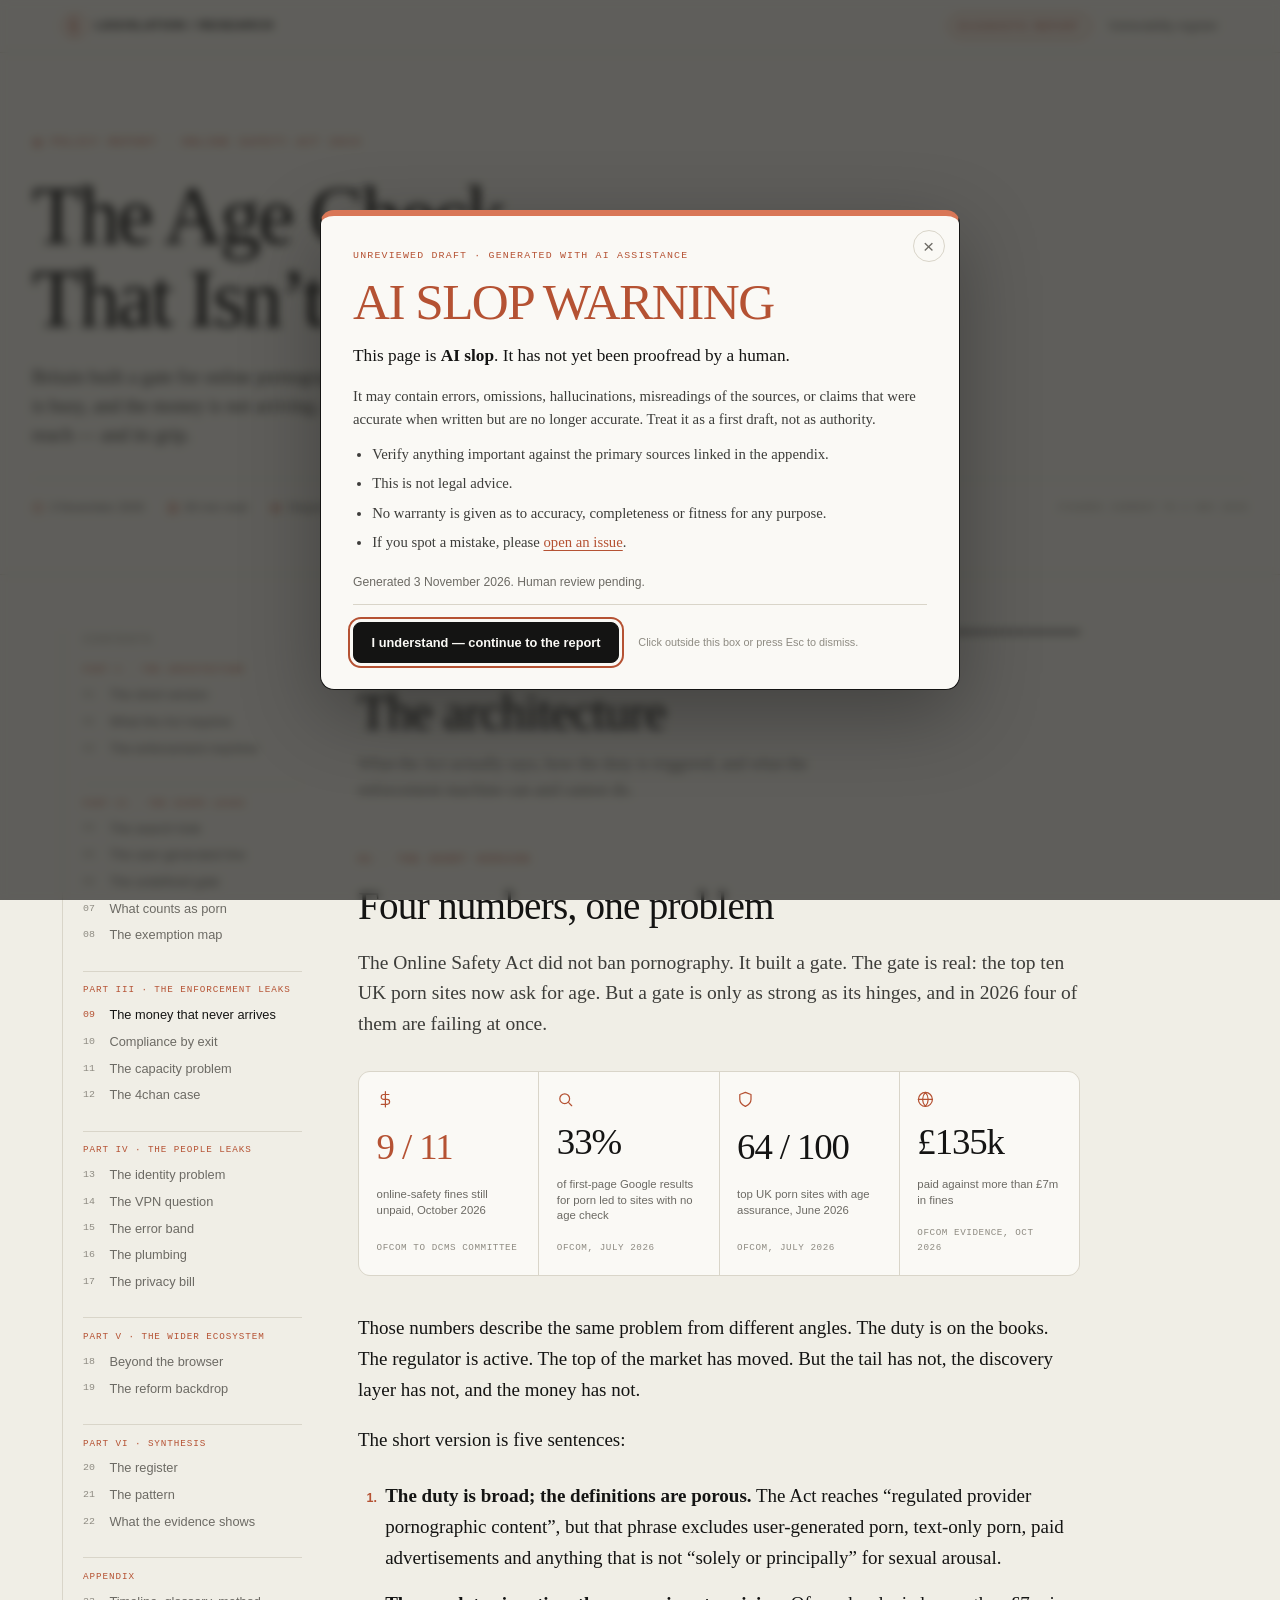
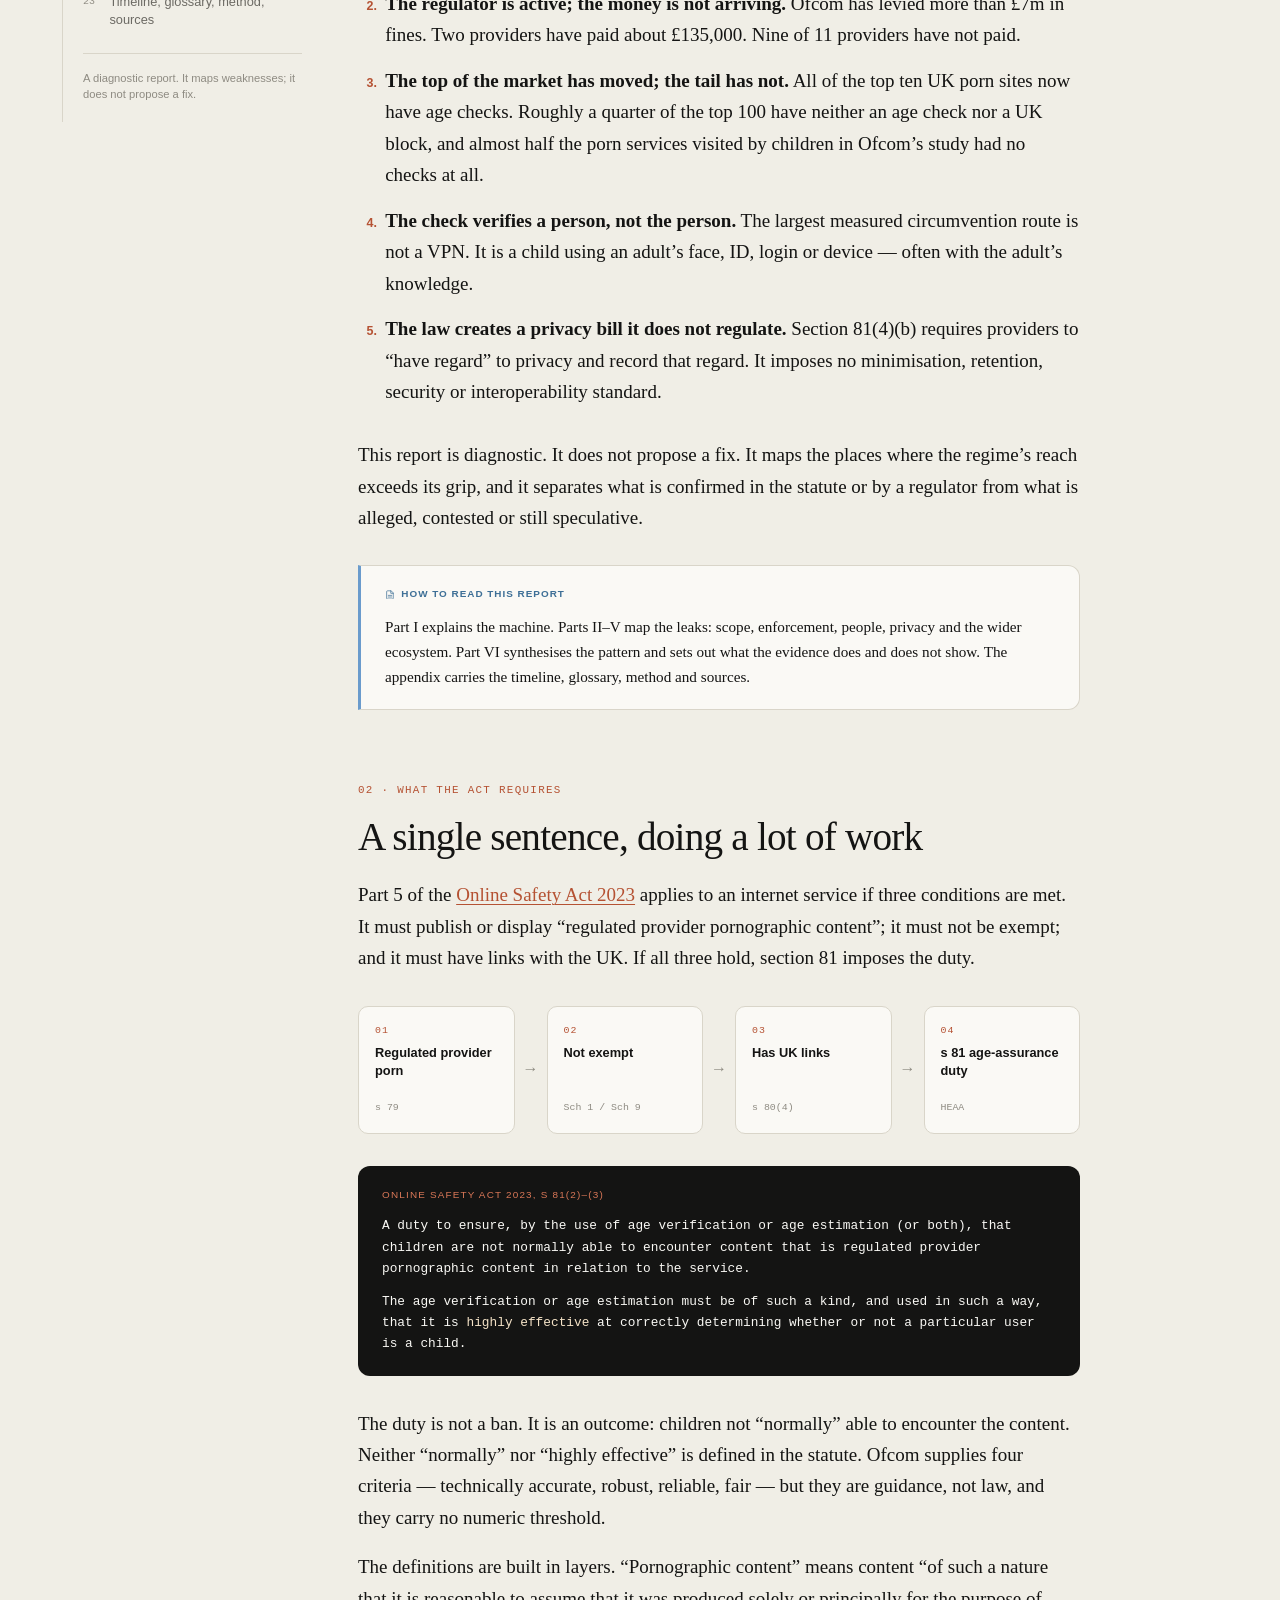
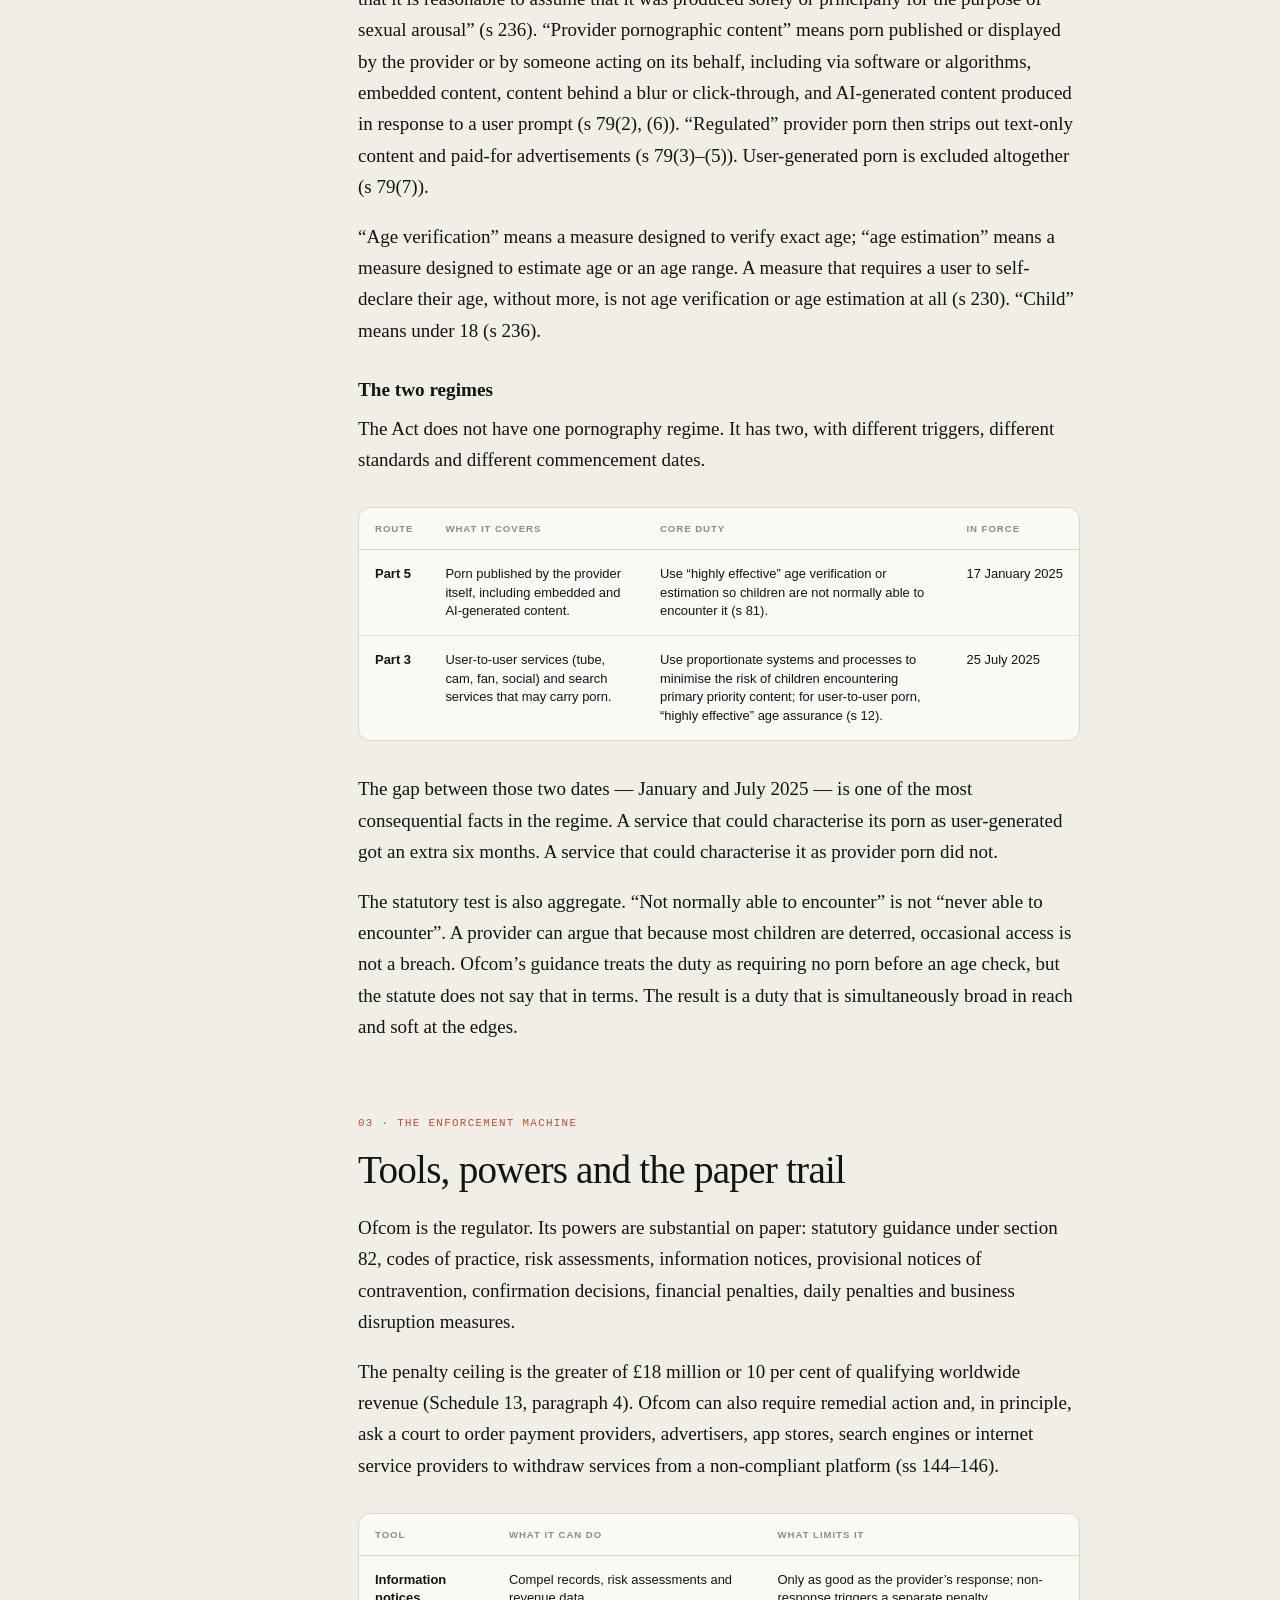
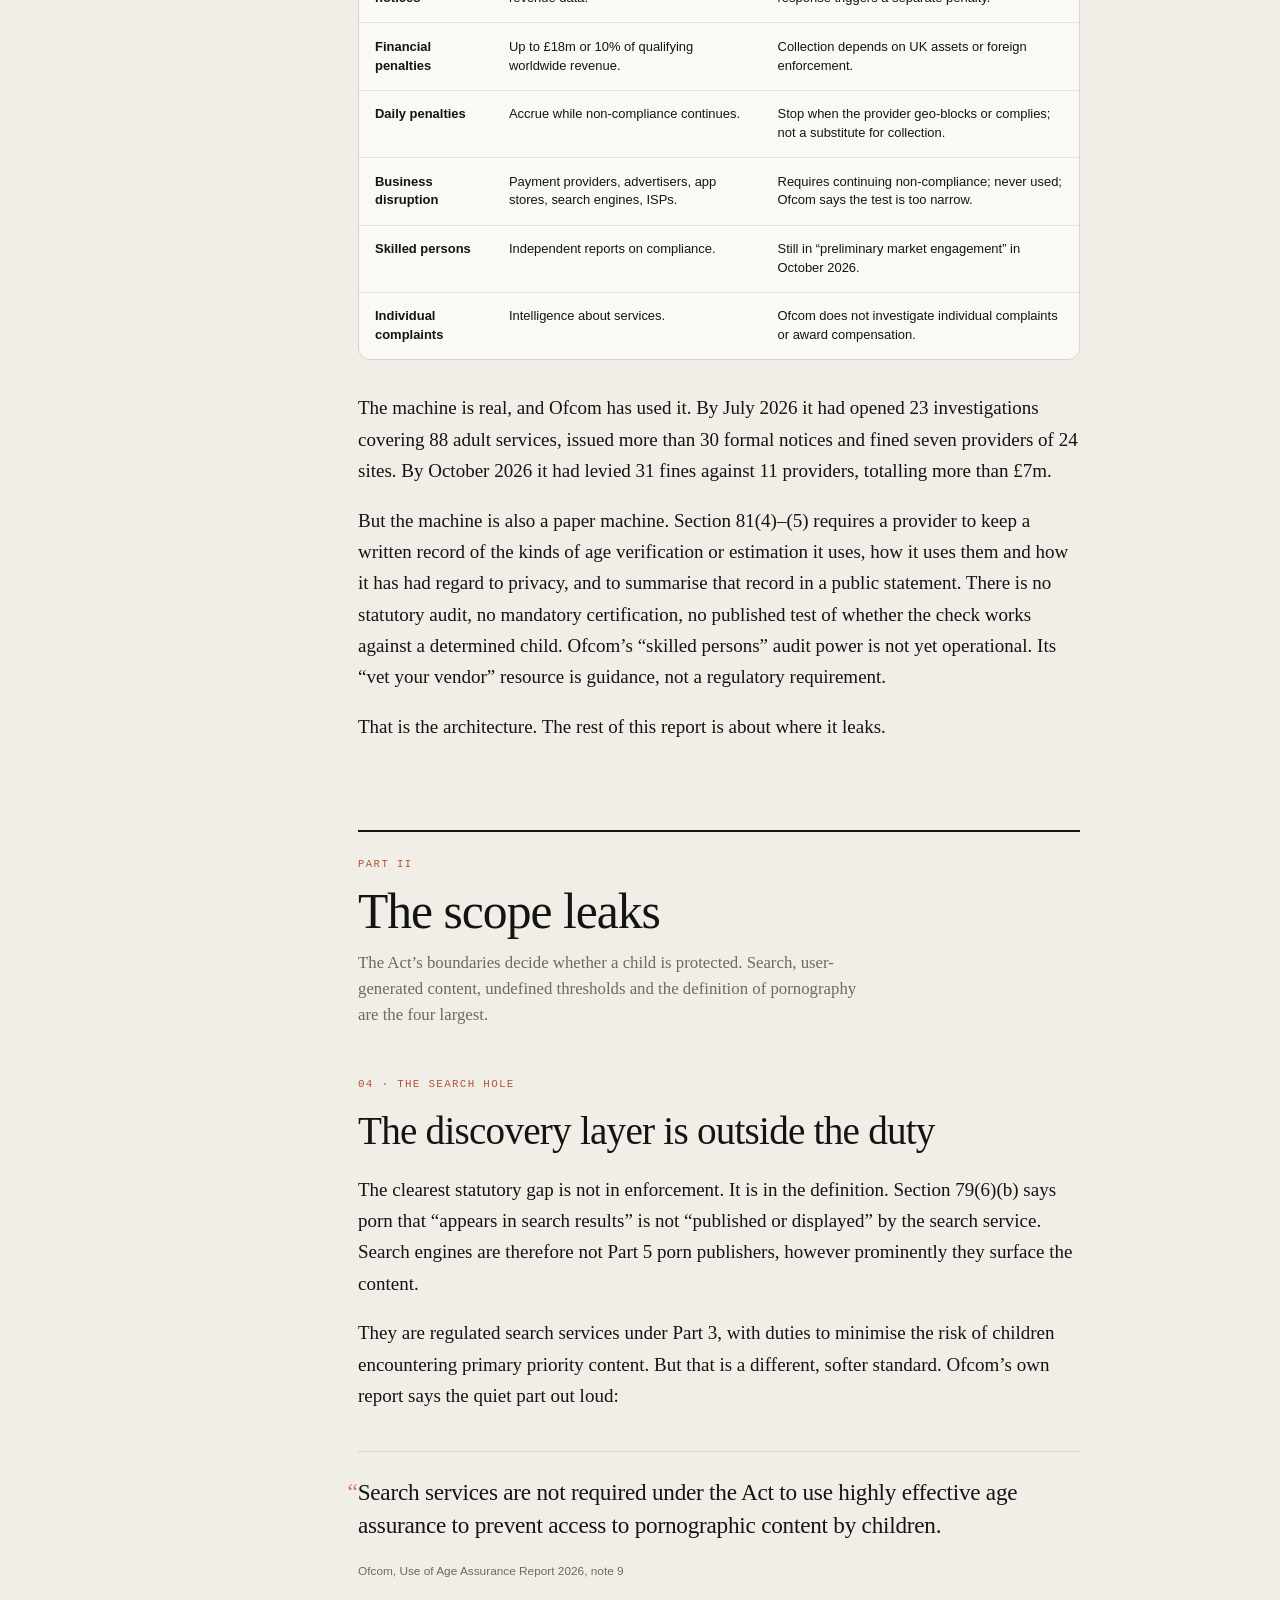
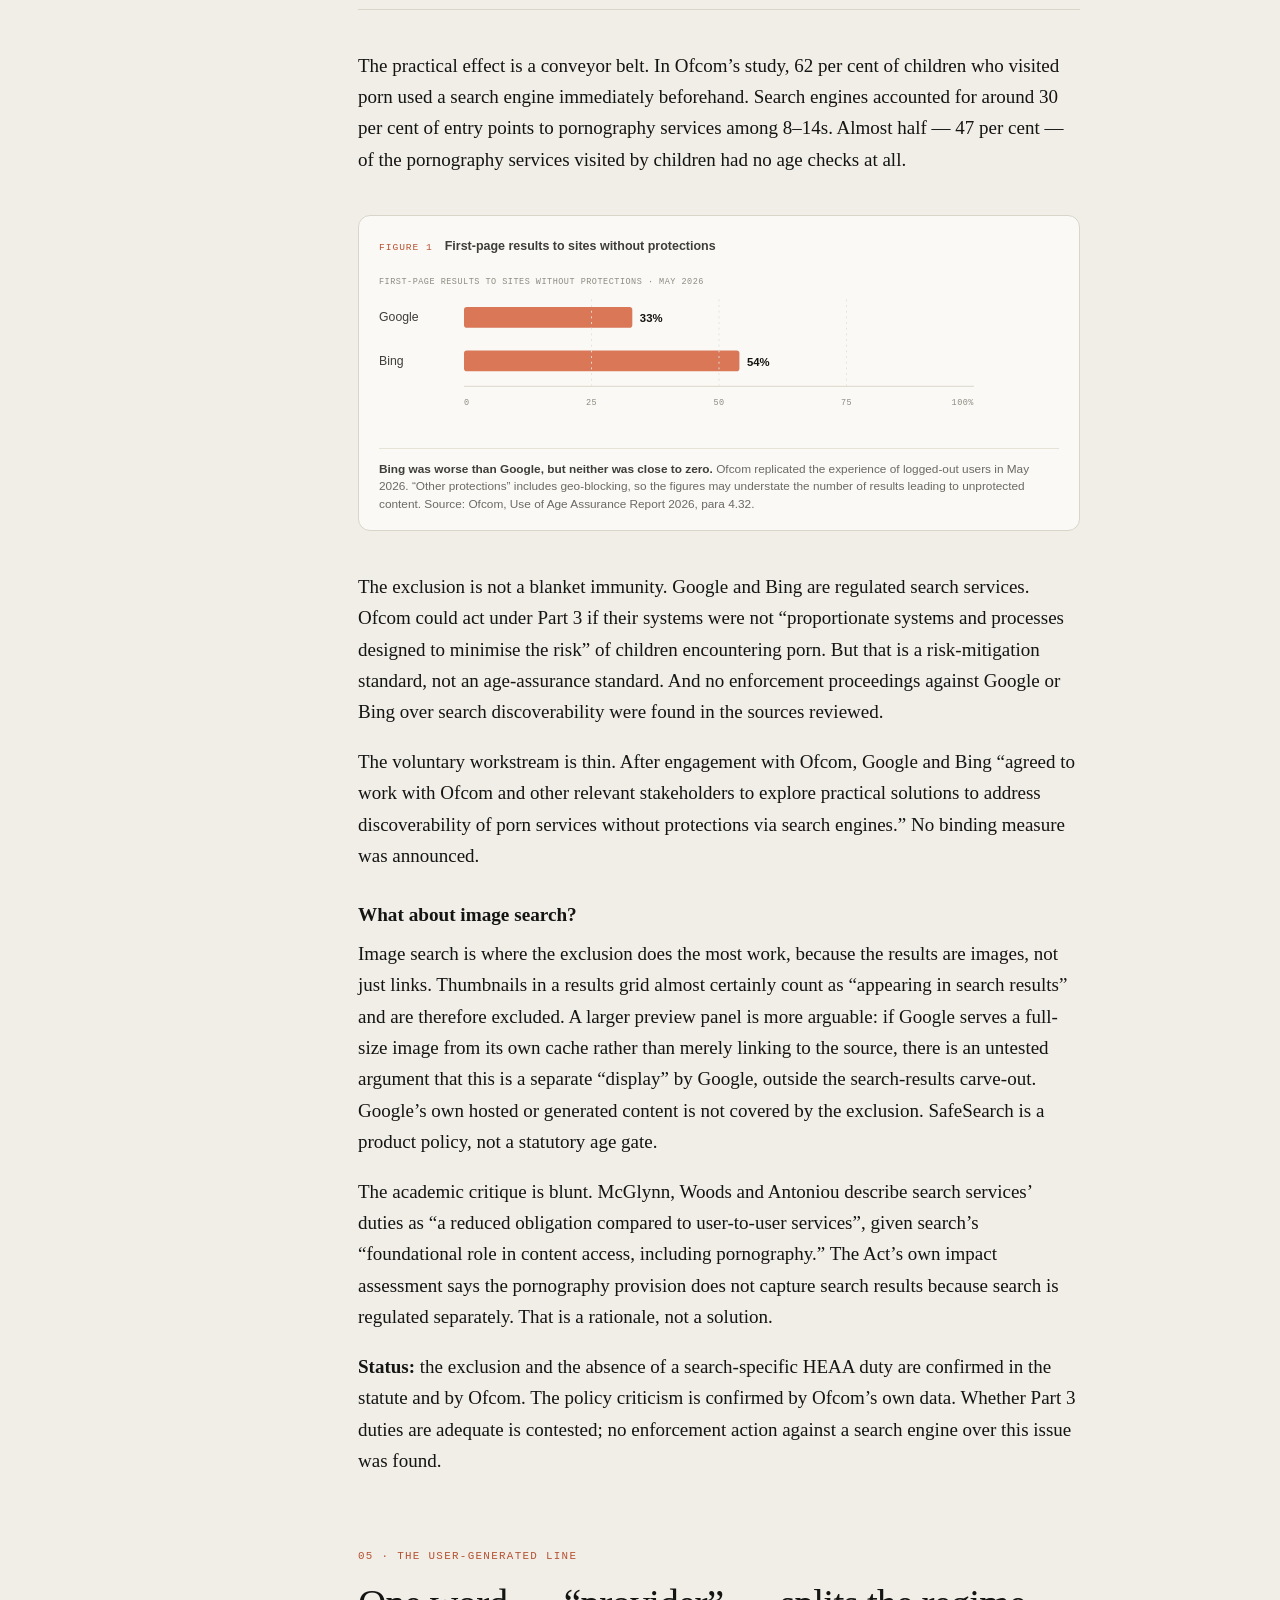
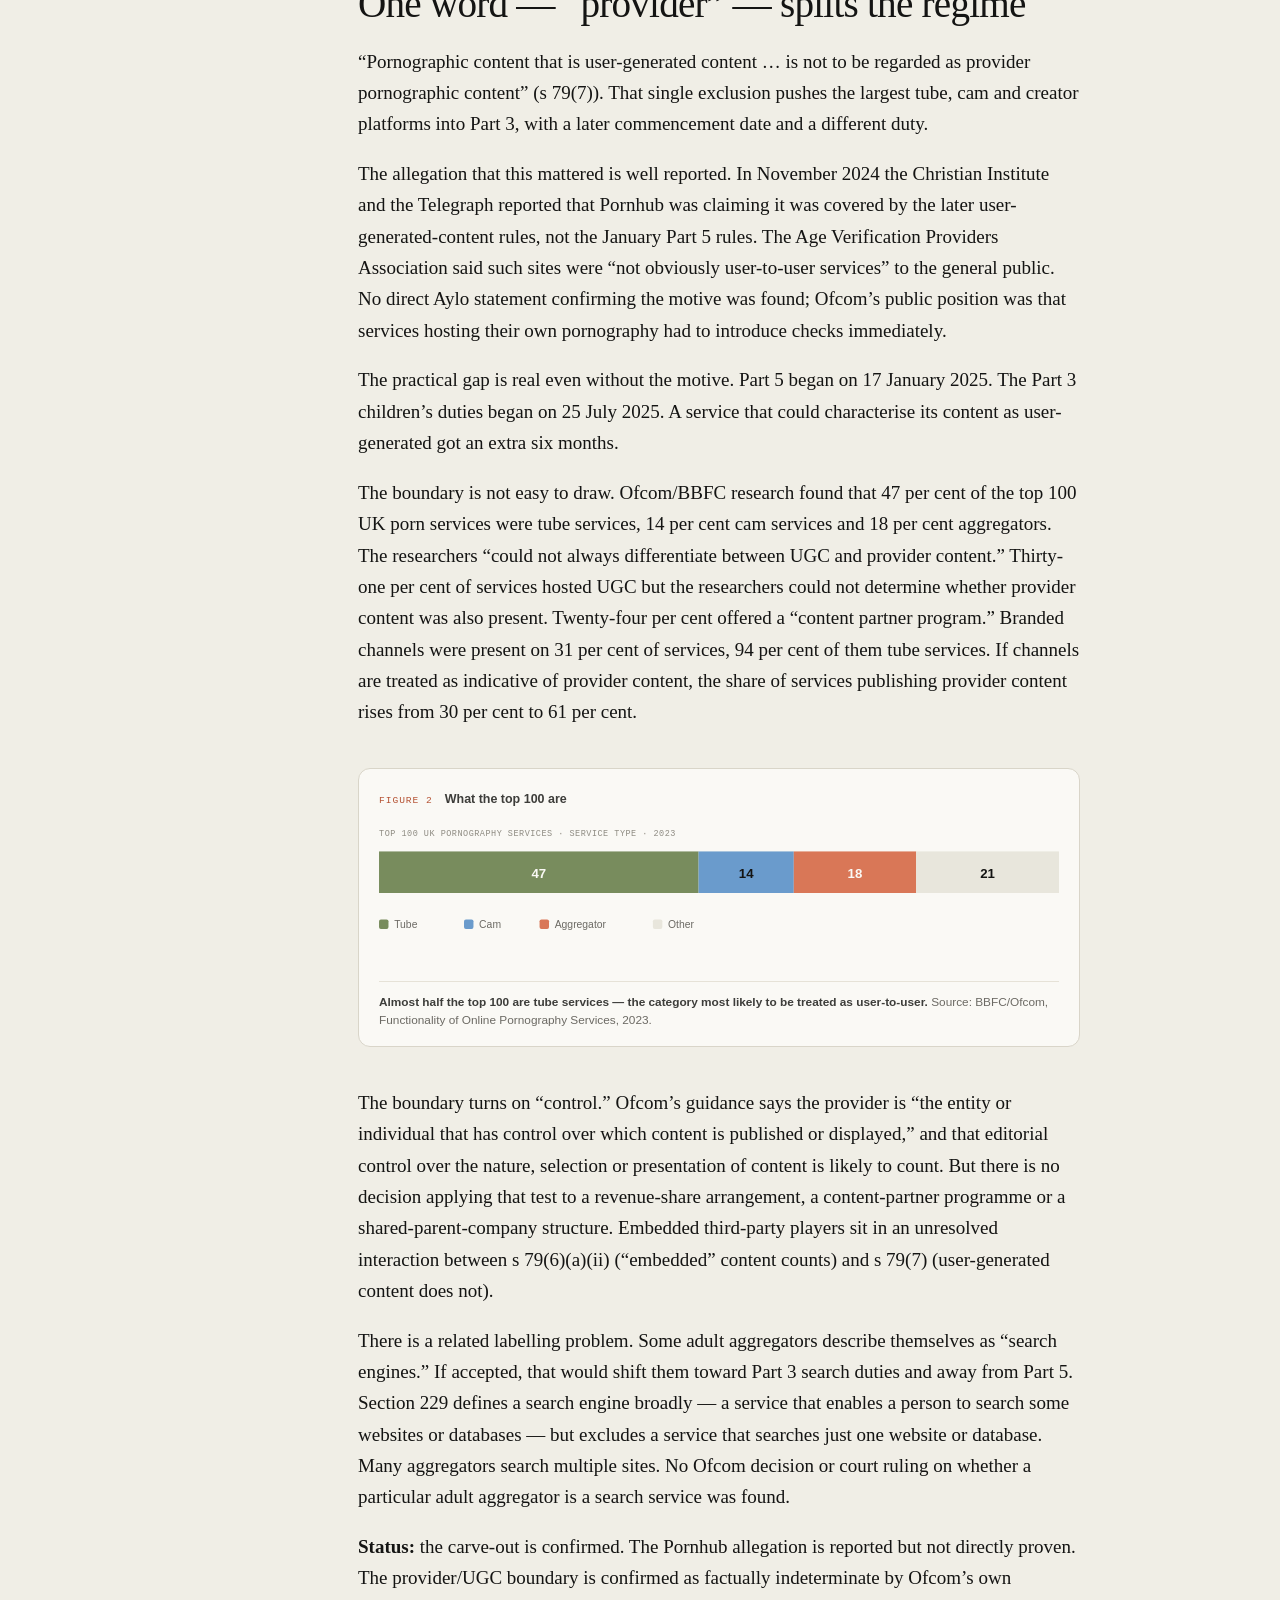
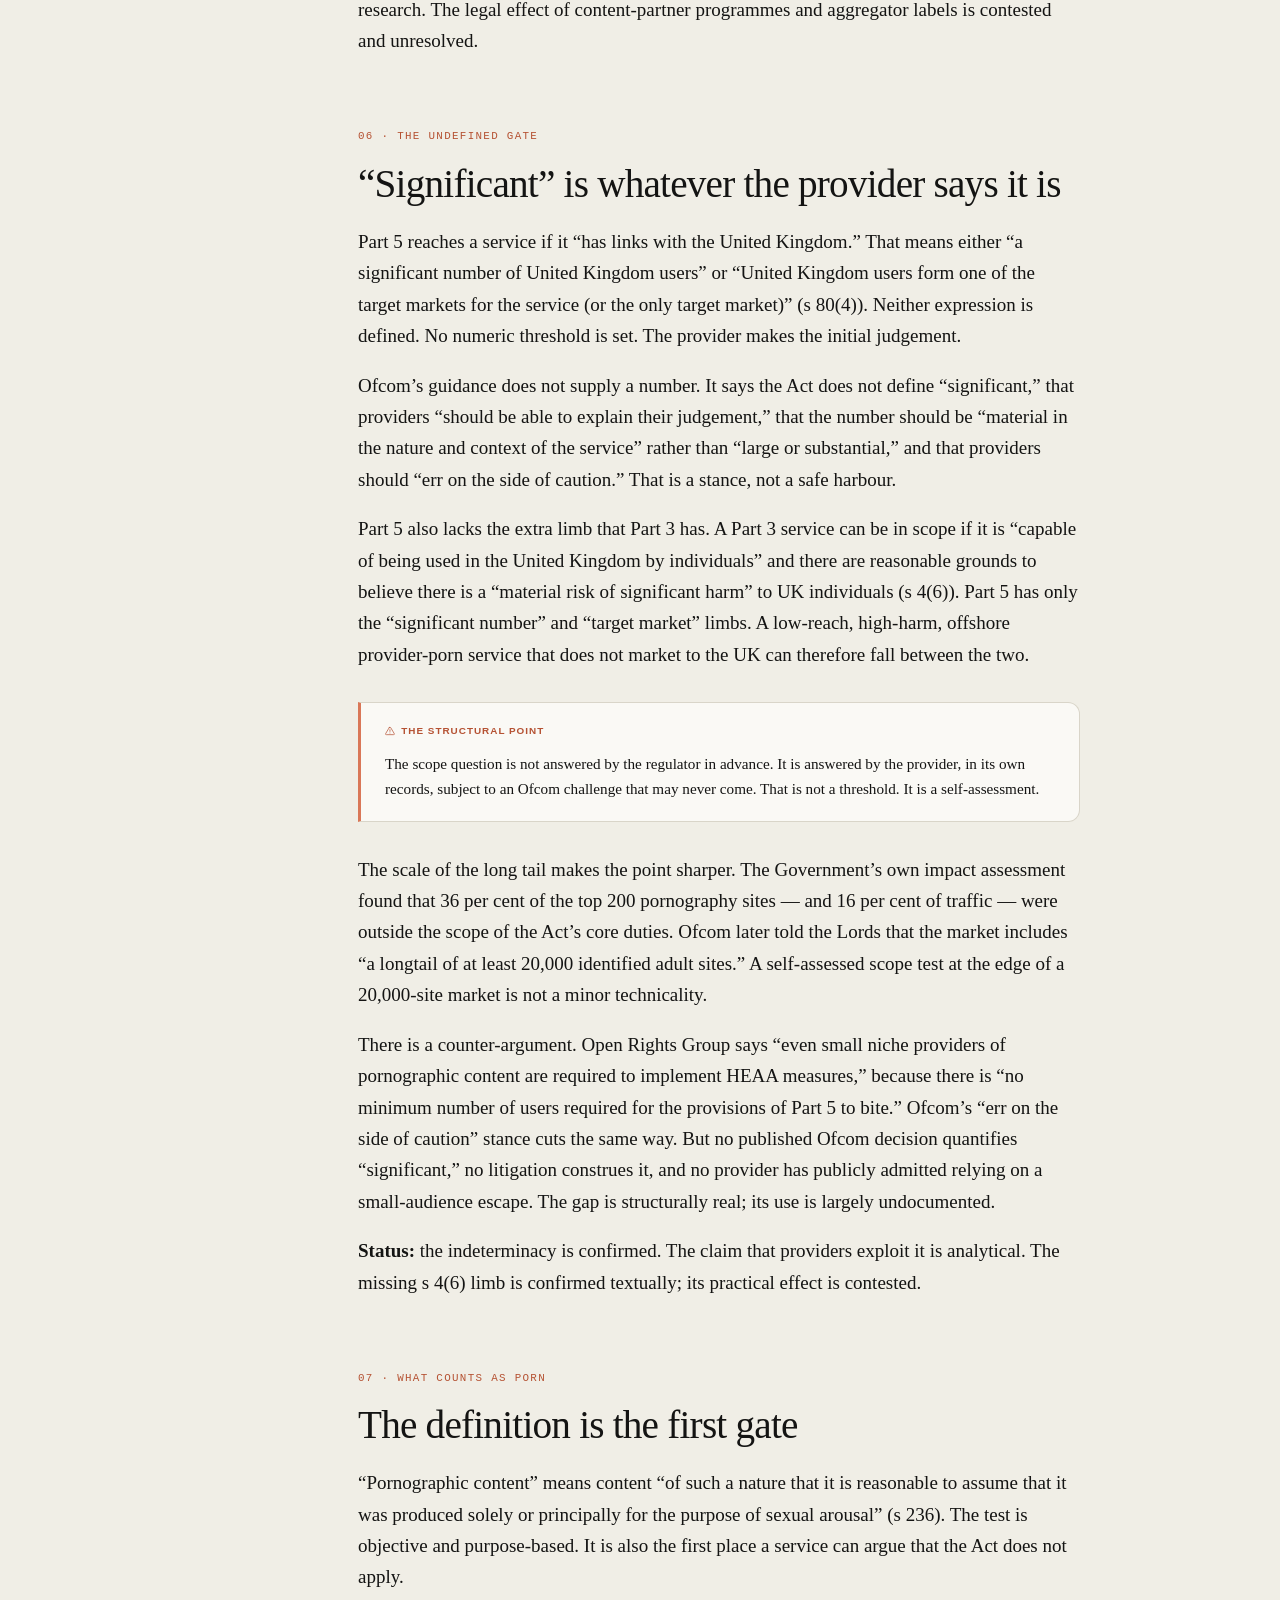
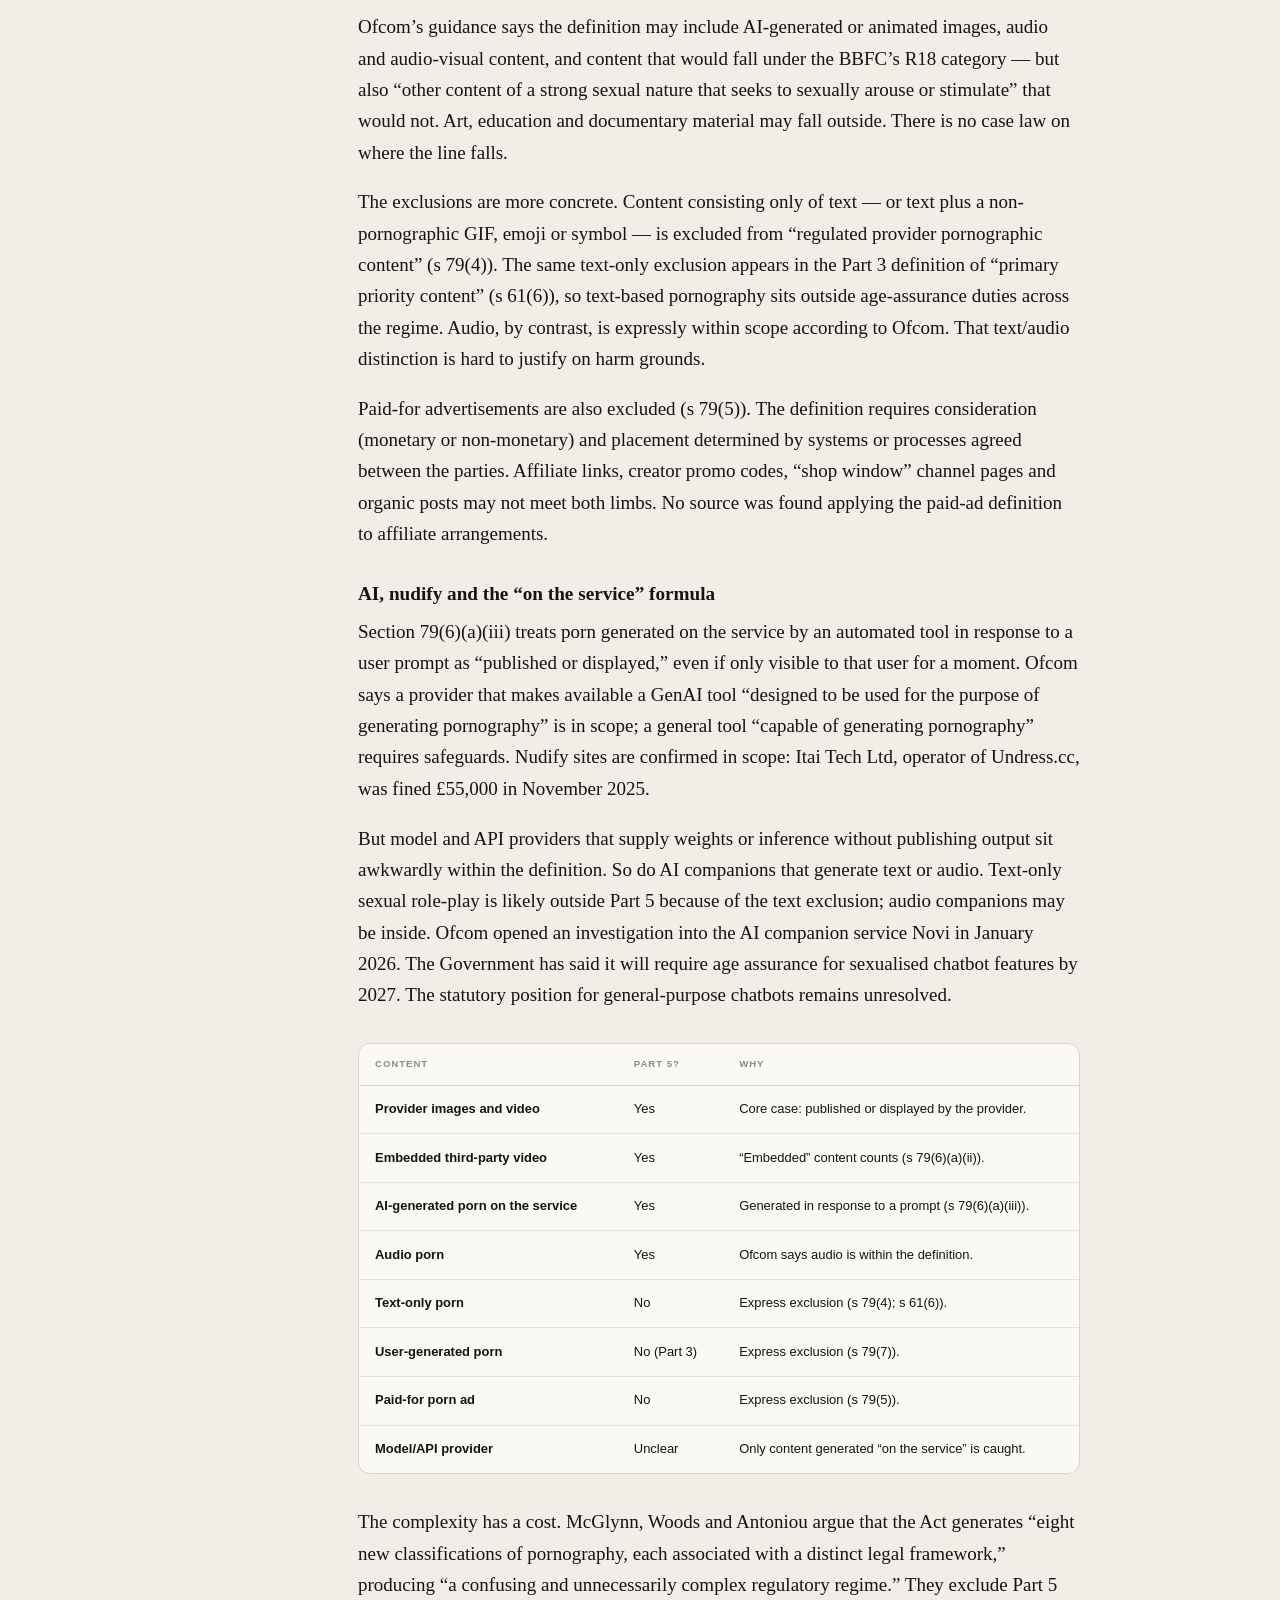
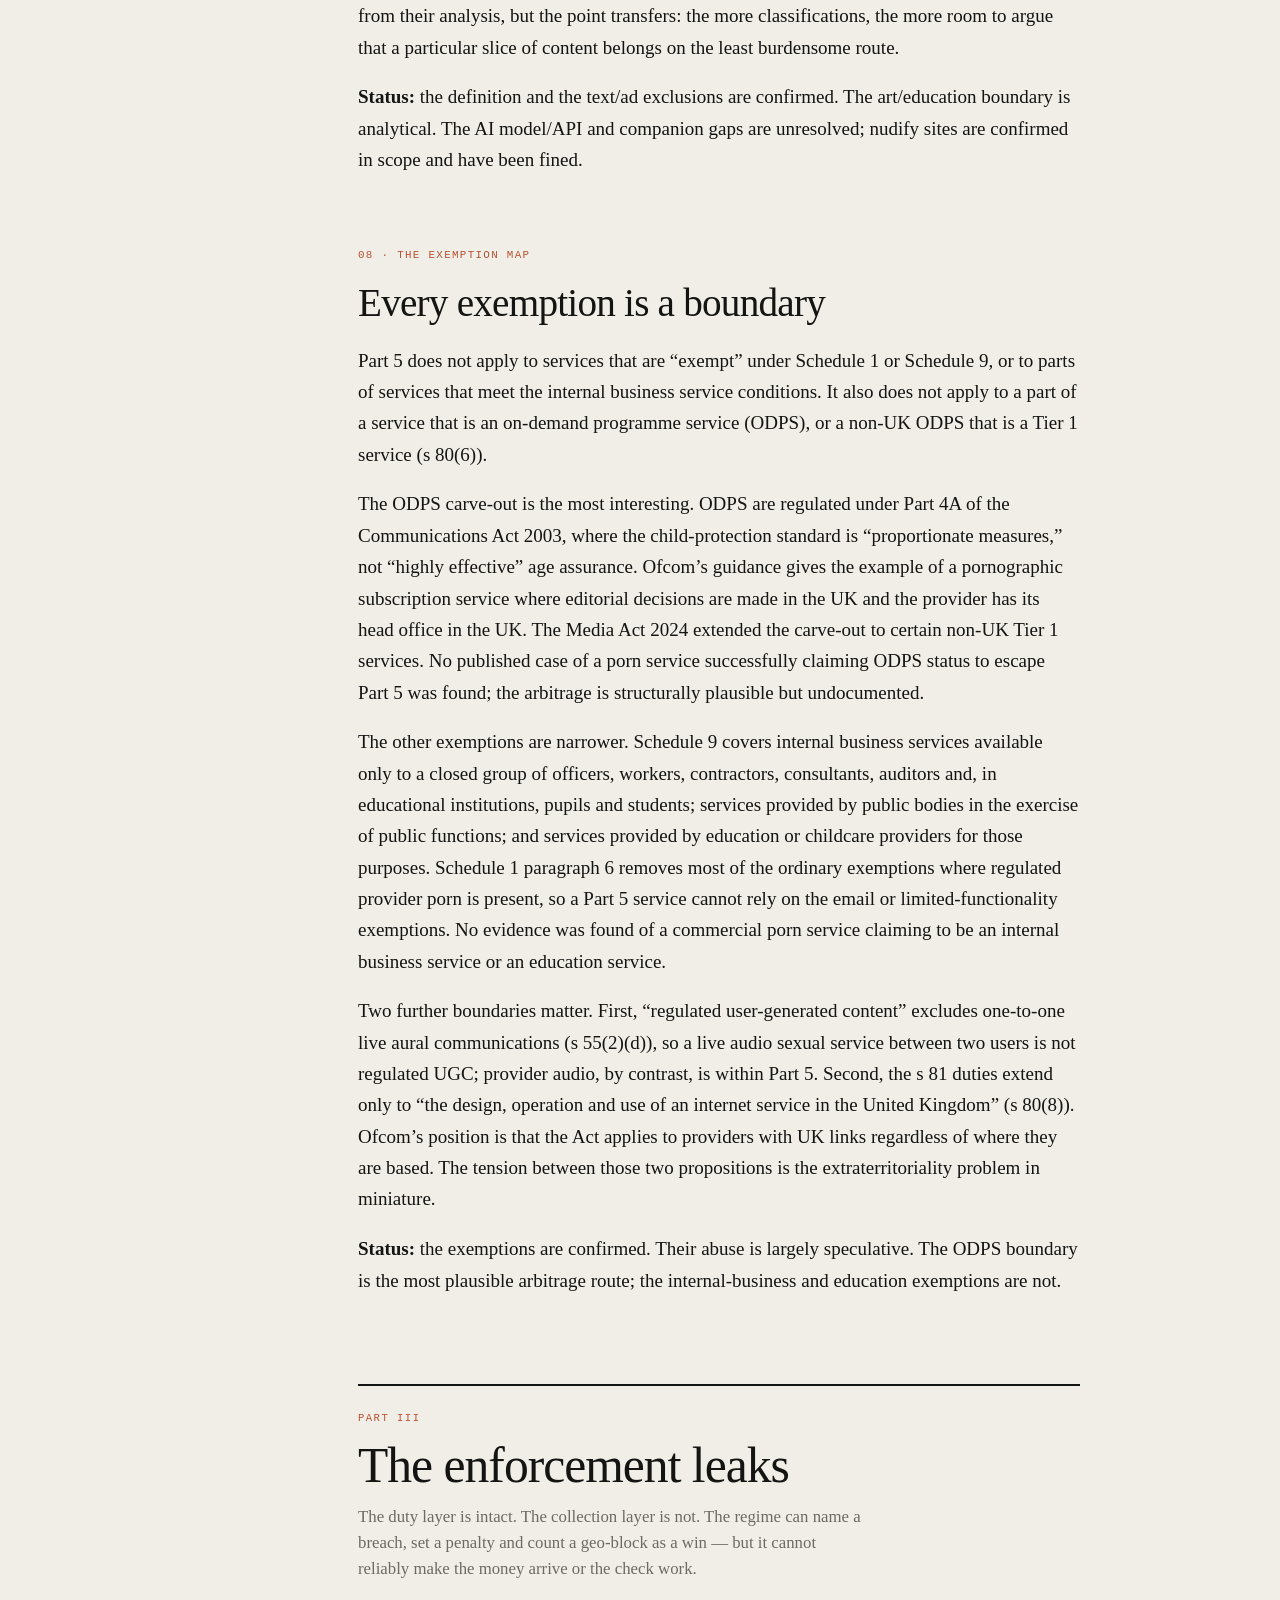
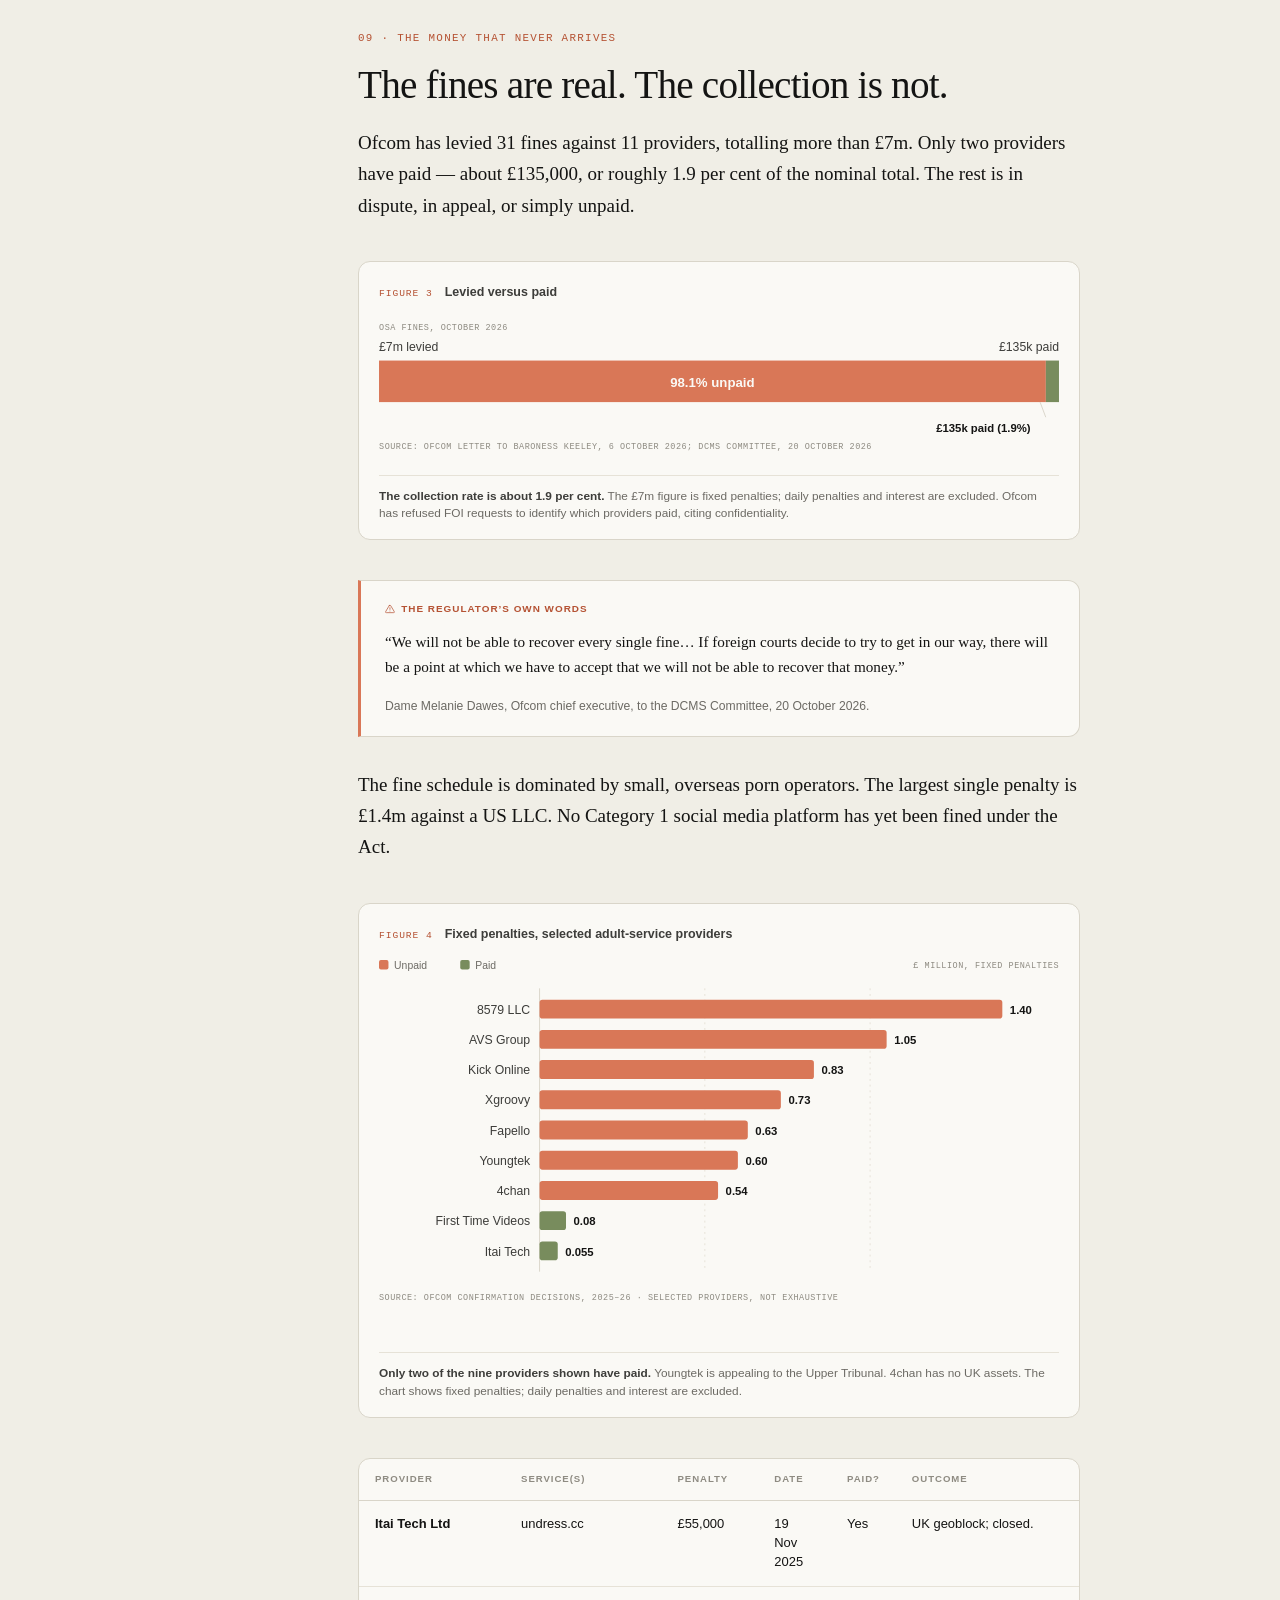
==== commit 5e5a49df: "Add AI slop warning modal" ====
--- a/docs/index.html
+++ b/docs/index.html
@@ -127,7 +127,7 @@
     <p class="toc-note">A diagnostic report. It maps weaknesses; it does not propose a fix.</p>
   </aside>
 
-  <main id="main">
+  <main id="main" tabindex="-1">
     <article>
 
       <div class="part">
@@ -1287,6 +1287,30 @@
   </div>
 </footer>
 
+<div class="slop-modal" id="slop-modal" role="dialog" aria-modal="true" aria-labelledby="slop-title" aria-describedby="slop-desc" hidden>
+  <div class="slop-modal__backdrop" data-slop-close aria-hidden="true"></div>
+  <div class="slop-modal__panel" role="document">
+    <button class="slop-modal__close" type="button" aria-label="Close warning" data-slop-close>&times;</button>
+    <p class="slop-modal__kicker">Unreviewed draft · Generated with AI assistance</p>
+    <h2 class="slop-modal__title" id="slop-title">AI SLOP WARNING</h2>
+    <p class="slop-modal__lede" id="slop-desc">This page is <strong>AI slop</strong>. It has not yet been proofread by a human.</p>
+    <div class="slop-modal__body">
+      <p>It may contain errors, omissions, hallucinations, misreadings of the sources, or claims that were accurate when written but are no longer accurate. Treat it as a first draft, not as authority.</p>
+      <ul>
+        <li>Verify anything important against the primary sources linked in the appendix.</li>
+        <li>This is not legal advice.</li>
+        <li>No warranty is given as to accuracy, completeness or fitness for any purpose.</li>
+        <li>If you spot a mistake, please <a href="https://github.com/gizmoguy100/porn-legislation-uk/issues">open an issue</a>.</li>
+      </ul>
+      <p class="small">Generated 3 November 2026. Human review pending.</p>
+    </div>
+    <div class="slop-modal__actions">
+      <button class="slop-modal__button" type="button" data-slop-close>I understand — continue to the report</button>
+      <p class="slop-modal__hint">Click outside this box or press Esc to dismiss.</p>
+    </div>
+  </div>
+</div>
+
 <script>
   (function () {
     if (!('IntersectionObserver' in window)) return;
@@ -1309,5 +1333,64 @@
   })();
 </script>
 
+<script>
+  (function () {
+    var modal = document.getElementById('slop-modal');
+    if (!modal) return;
+
+    var panel = modal.querySelector('.slop-modal__panel');
+    var closeEls = modal.querySelectorAll('[data-slop-close]');
+    var primary = modal.querySelector('.slop-modal__button');
+
+    function openModal() {
+      modal.hidden = false;
+      document.body.classList.add('slop-open');
+      if (primary) primary.focus();
+    }
+
+    function closeModal() {
+      modal.hidden = true;
+      document.body.classList.remove('slop-open');
+      var main = document.getElementById('main');
+      if (main) main.focus();
+    }
+
+    closeEls.forEach(function (el) {
+      el.addEventListener('click', closeModal);
+    });
+
+    document.addEventListener('keydown', function (event) {
+      if (modal.hidden) return;
+
+      if (event.key === 'Escape') {
+        closeModal();
+        return;
+      }
+
+      if (event.key !== 'Tab') return;
+
+      var focusable = panel.querySelectorAll('button, [href], input, select, textarea, [tabindex]:not([tabindex="-1"])');
+      if (!focusable.length) return;
+
+      var first = focusable[0];
+      var last = focusable[focusable.length - 1];
+
+      if (event.shiftKey && document.activeElement === first) {
+        event.preventDefault();
+        last.focus();
+      } else if (!event.shiftKey && document.activeElement === last) {
+        event.preventDefault();
+        first.focus();
+      }
+    });
+
+    if (document.readyState === 'loading') {
+      document.addEventListener('DOMContentLoaded', openModal);
+    } else {
+      openModal();
+    }
+  })();
+</script>
+
 </body>
 </html>
--- a/docs/assets/css/report.css
+++ b/docs/assets/css/report.css
@@ -1285,6 +1285,171 @@
   }
 }
 
+/* ---------- AI slop warning modal ---------- */
+
+.slop-modal[hidden] {
+  display: none;
+}
+
+.slop-modal {
+  position: fixed;
+  inset: 0;
+  z-index: 1000;
+  display: grid;
+  place-items: center;
+  padding: 1.25rem;
+}
+
+.slop-modal__backdrop {
+  position: absolute;
+  inset: 0;
+  background: rgba(20, 20, 19, 0.66);
+  backdrop-filter: blur(5px);
+}
+
+.slop-modal__panel {
+  position: relative;
+  z-index: 1;
+  width: min(100%, 640px);
+  max-height: min(92vh, 760px);
+  overflow-y: auto;
+  padding: 2rem 2rem 1.6rem;
+  background: var(--paper);
+  border: 1px solid var(--ink);
+  border-top: 6px solid var(--clay);
+  border-radius: 14px;
+  box-shadow: 0 24px 80px rgba(0, 0, 0, 0.3);
+}
+
+.slop-modal__close {
+  position: absolute;
+  top: 0.9rem;
+  right: 0.9rem;
+  width: 2rem;
+  height: 2rem;
+  padding: 0;
+  border: 1px solid var(--hairline);
+  border-radius: 50%;
+  background: transparent;
+  color: var(--muted);
+  font-family: var(--sans);
+  font-size: 1.2rem;
+  line-height: 1;
+  cursor: pointer;
+}
+
+.slop-modal__close:hover {
+  border-color: var(--ink);
+  color: var(--ink);
+}
+
+.slop-modal__kicker {
+  margin: 0 0 0.7rem;
+  font-family: var(--mono);
+  font-size: 0.62rem;
+  letter-spacing: 0.12em;
+  text-transform: uppercase;
+  color: var(--clay-deep);
+}
+
+.slop-modal__title {
+  margin: 0 0 1rem;
+  font-family: var(--serif);
+  font-size: clamp(2rem, 6vw, 3.2rem);
+  font-weight: 500;
+  line-height: 1;
+  letter-spacing: -0.03em;
+  color: var(--clay-deep);
+}
+
+.slop-modal__lede {
+  margin: 0 0 1rem;
+  font-size: 1.08rem;
+  line-height: 1.5;
+  color: var(--ink);
+}
+
+.slop-modal__body {
+  font-size: 0.92rem;
+  line-height: 1.55;
+  color: var(--ink-soft);
+}
+
+.slop-modal__body p {
+  margin: 0 0 0.8rem;
+}
+
+.slop-modal__body ul {
+  margin: 0 0 1.2rem;
+  padding-left: 1.2rem;
+}
+
+.slop-modal__body li {
+  margin-bottom: 0.4rem;
+}
+
+.slop-modal__body a {
+  color: var(--clay-deep);
+}
+
+.slop-modal__actions {
+  display: flex;
+  flex-wrap: wrap;
+  align-items: center;
+  gap: 0.8rem 1.2rem;
+  padding-top: 1.1rem;
+  border-top: 1px solid var(--hairline);
+}
+
+.slop-modal__button {
+  appearance: none;
+  padding: 0.75rem 1.1rem;
+  border: 1px solid var(--ink);
+  border-radius: 8px;
+  background: var(--ink);
+  color: var(--paper);
+  font-family: var(--sans);
+  font-size: 0.8rem;
+  font-weight: 600;
+  cursor: pointer;
+}
+
+.slop-modal__button:hover {
+  border-color: var(--clay-deep);
+  background: var(--clay-deep);
+}
+
+.slop-modal__hint {
+  margin: 0;
+  font-family: var(--sans);
+  font-size: 0.68rem;
+  color: var(--faint);
+}
+
+.slop-modal__button:focus-visible,
+.slop-modal__close:focus-visible {
+  outline: 2px solid var(--clay-deep);
+  outline-offset: 3px;
+}
+
+body.slop-open {
+  overflow: hidden;
+}
+
+@media (max-width: 560px) {
+  .slop-modal {
+    padding: 0.75rem;
+  }
+
+  .slop-modal__panel {
+    padding: 1.5rem 1.25rem 1.25rem;
+  }
+
+  .slop-modal__title {
+    font-size: 2rem;
+  }
+}
+
 /* ---------- Print ---------- */
 
 @media print {
@@ -1305,6 +1470,7 @@
   .topbar,
   .toc,
   .skip,
+  .slop-modal,
   .no-print {
     display: none !important;
   }
